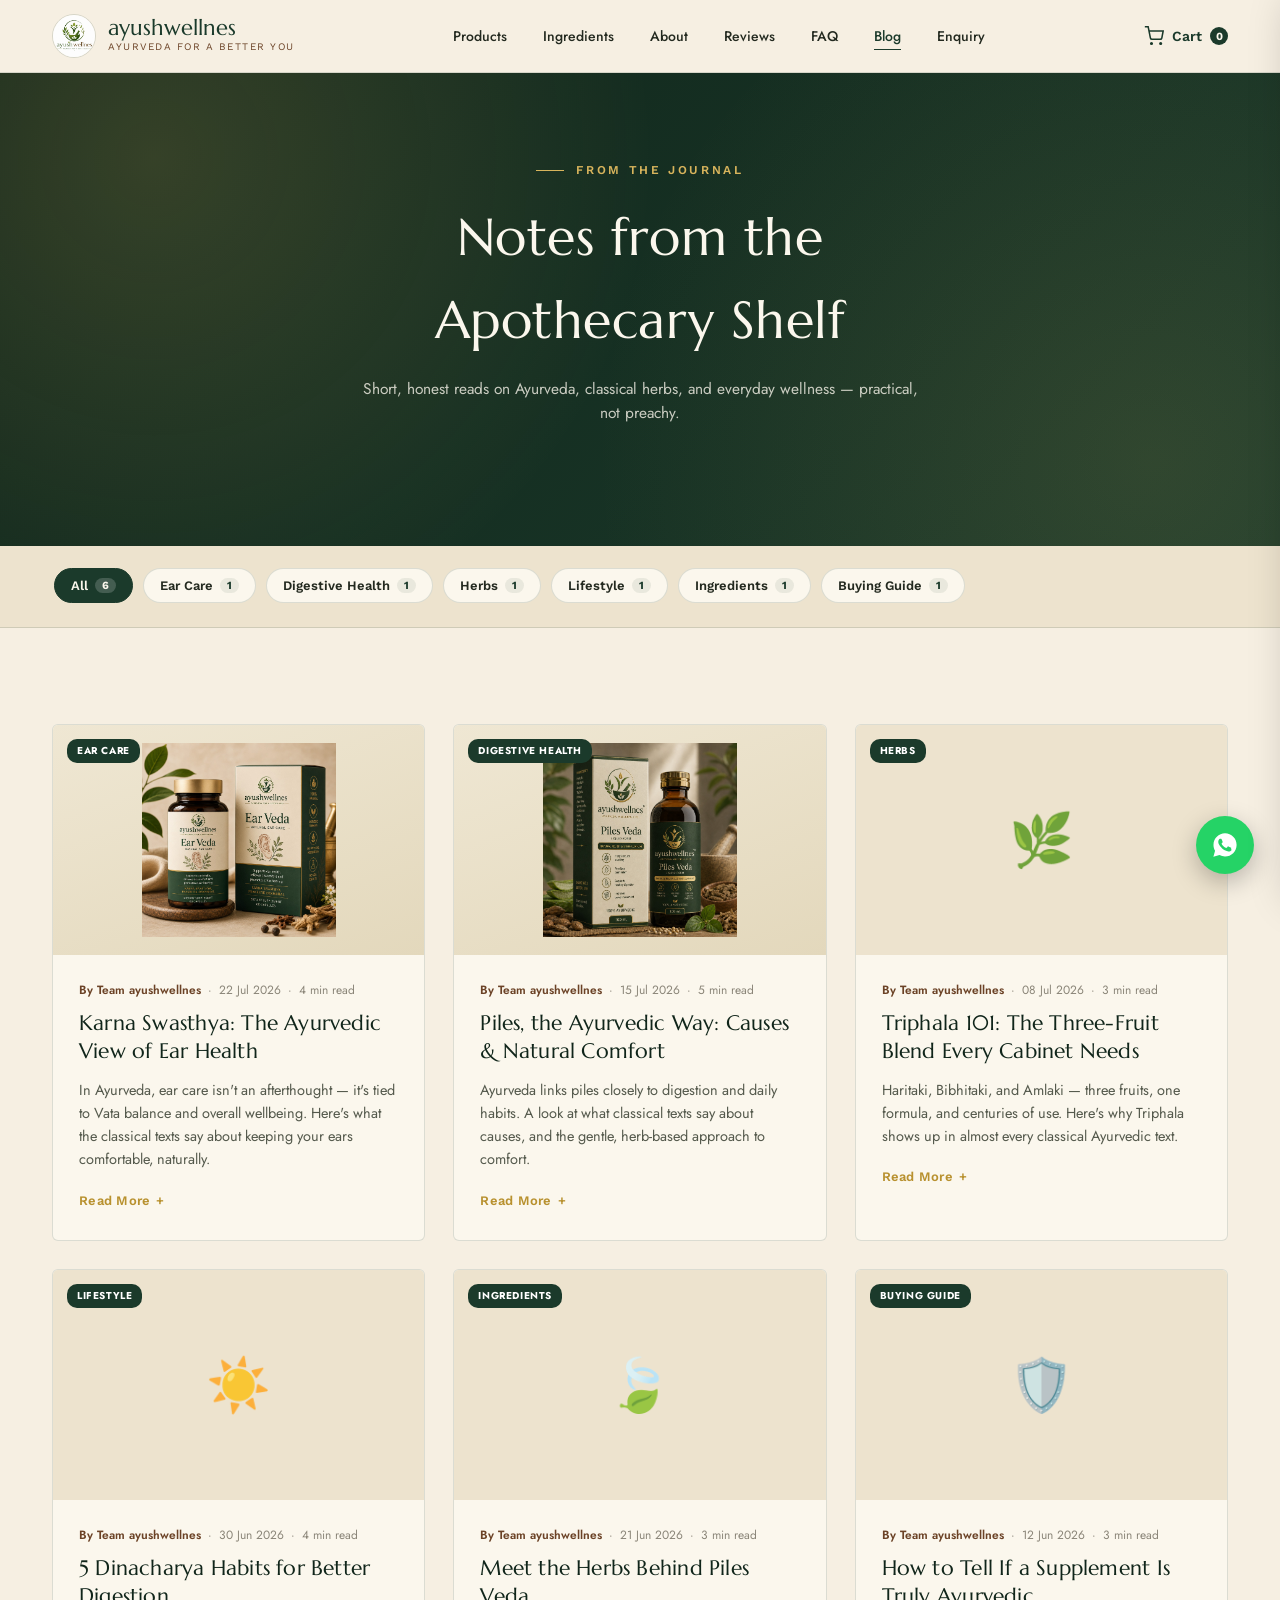
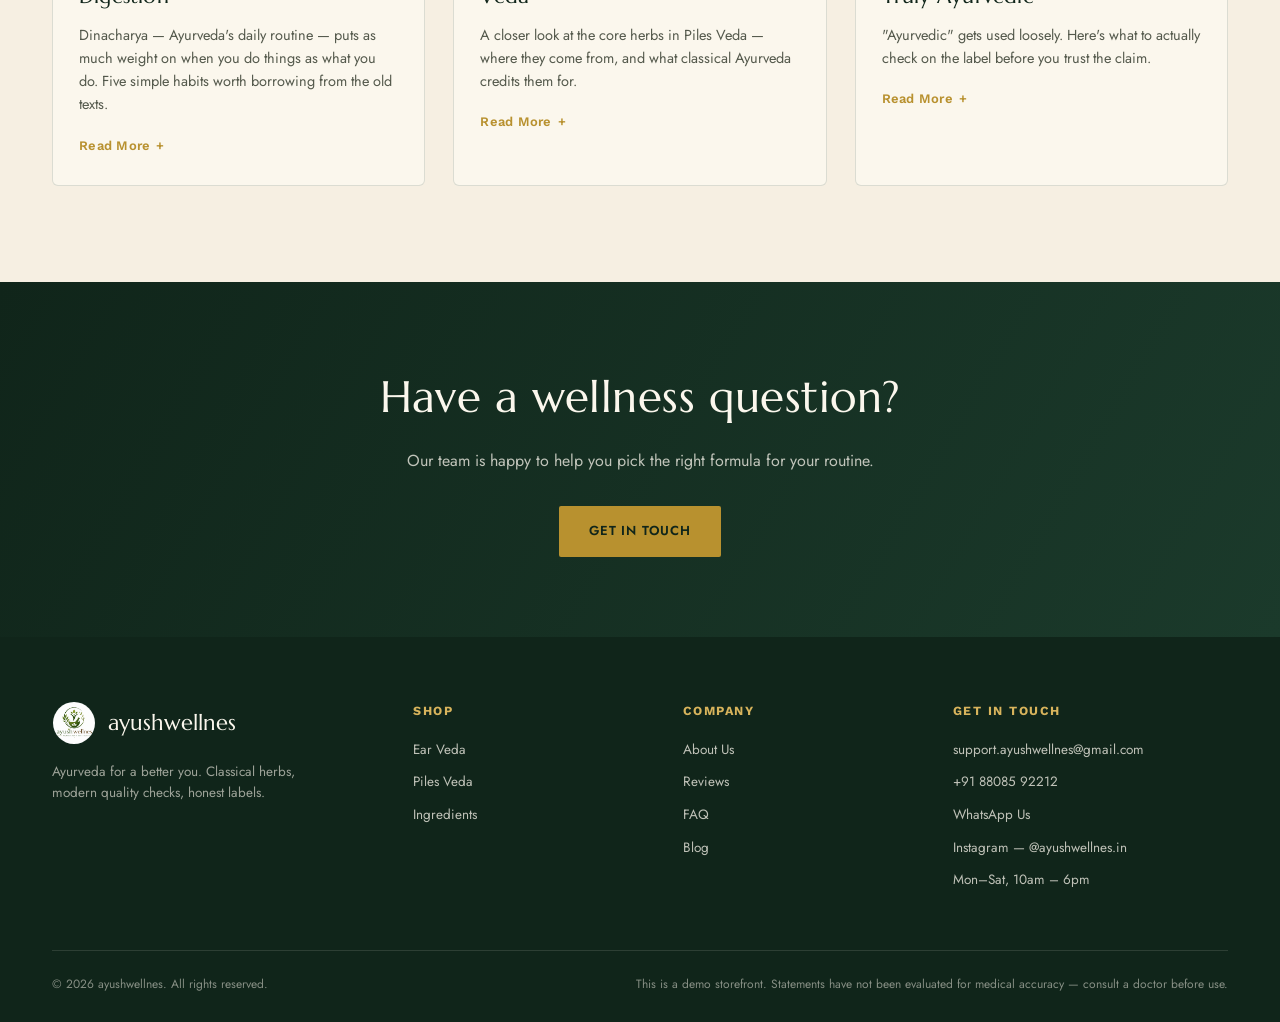
==== blog.html @ b6ca629a "Add files via upload" ====
<!DOCTYPE html>

<html lang="en">
<head>
<meta charset="utf-8"/>
<meta content="width=device-width, initial-scale=1.0" name="viewport"/>
<title>Blog — ayushwellnes | Notes on Ayurveda &amp; Wellness</title>
<meta content="Short, practical reads on Ayurveda, classical herbs, and everyday wellness from ayushwellnes." name="description"/>
<link href="https://fonts.googleapis.com" rel="preconnect"/>
<link crossorigin="" href="https://fonts.gstatic.com" rel="preconnect"/>
<link href="https://fonts.googleapis.com/css2?family=Marcellus&amp;family=Jost:wght@300;400;500;600;700&amp;family=Work+Sans:wght@400;500;600&amp;display=swap" rel="stylesheet"/>

<link href="style.css" rel="stylesheet"/></head>
<body>
<!-- ===== HEADER ===== -->
<header>
<div class="nav-inner">
<a class="brand" href="index.html">
<img alt="ayushwellnes logo" src="logo.jpg"/>
<div class="brand-text">
<div class="name">ayushwellnes</div>
<div class="tag">Ayurveda for a better you</div>
</div>
</a>
<nav id="siteNav">
<ul>
<li><a href="index.html#products">Products</a></li>
<li><a href="index.html#apothecary">Ingredients</a></li>
<li><a href="index.html#about">About</a></li>
<li><a href="index.html#testimonials">Reviews</a></li>
<li><a href="index.html#faq">FAQ</a></li>
<li><a class="active" href="blog.html">Blog</a></li>
<li><a href="index.html#enquiry">Enquiry</a></li>
</ul>
</nav>
<div class="nav-right">
<button aria-label="Open cart" class="cart-btn" id="cartOpenBtn">
<svg fill="none" height="20" stroke="currentColor" stroke-width="1.8" viewbox="0 0 24 24" width="20"><circle cx="9" cy="21" r="1"></circle><circle cx="20" cy="21" r="1"></circle><path d="M1 1h4l2.68 13.39a2 2 0 0 0 2 1.61h9.72a2 2 0 0 0 2-1.61L23 6H6"></path></svg>
        Cart <span class="cart-count" id="cartCount">0</span>
</button>
<button aria-label="Toggle menu" class="menu-toggle" id="menuToggle">☰</button>
</div>
</div>
</header>

<!-- ===== BLOG HERO ===== -->
<section class="blog-hero-section" id="top">
<div class="wrap">
<div class="section-head reveal">
<div class="eyebrow" style="justify-content:center;">From the Journal</div>
<h1>Notes from the Apothecary Shelf</h1>
<p>Short, honest reads on Ayurveda, classical herbs, and everyday wellness — practical, not preachy.</p>
</div>
</div>
</section>

<!-- ===== BLOG CATEGORY FILTER ===== -->
<div class="blog-filter-bar">
<div class="wrap">
<div class="blog-filters" id="blogFilters">
<button class="filter-chip active" data-filter="all">All <span>6</span></button>
<button class="filter-chip" data-filter="Ear Care">Ear Care <span>1</span></button>
<button class="filter-chip" data-filter="Digestive Health">Digestive Health <span>1</span></button>
<button class="filter-chip" data-filter="Herbs">Herbs <span>1</span></button>
<button class="filter-chip" data-filter="Lifestyle">Lifestyle <span>1</span></button>
<button class="filter-chip" data-filter="Ingredients">Ingredients <span>1</span></button>
<button class="filter-chip" data-filter="Buying Guide">Buying Guide <span>1</span></button>
</div>
</div>
</div>

<!-- ===== BLOG GRID ===== -->
<section class="section blog-section">
<div class="wrap">
<div class="blog-grid reveal" id="blogGrid">

<!-- Post 1 -->
<article class="blog-item" data-category="Ear Care">
<div class="blog-media"><span class="blog-cat">Ear Care</span><img alt="Ear Veda bottle and box" src="ear-veda.jpg"/></div>
<div class="blog-body">
<div class="blog-meta"><span class="blog-author">By Team ayushwellnes</span><span>·</span><span>22 Jul 2026</span><span>·</span><span>4 min read</span></div>
<h3>Karna Swasthya: The Ayurvedic View of Ear Health</h3>
<p class="blog-excerpt">In Ayurveda, ear care isn't an afterthought — it's tied to Vata balance and overall wellbeing. Here's what the classical texts say about keeping your ears comfortable, naturally.</p>
<div class="blog-full">
<p>Ayurveda treats the ears as a Vata-dominant zone — sensitive to dryness, cold, and imbalance elsewhere in the body. Classical texts describe Karna Purana (ear oiling) as a routine practice, not a treatment reserved for problems, meant to keep the passage supple and comfortable over time.</p>
<p>Herbs traditionally associated with ear wellness are chosen for their gentle, non-irritating nature — nothing sharp, nothing synthetic. The idea is consistency: small, regular care rather than occasional intervention.</p>
<p>This is also the thinking behind Ear Veda — a formula built on that same principle of steady, herb-led support rather than a one-time fix. As with any wellness routine, results build gradually and vary from person to person.</p>
</div>
<button class="blog-toggle">Read More <span class="plus">+</span></button>
</div>
</article>

<!-- Post 2 -->
<article class="blog-item" data-category="Digestive Health">
<div class="blog-media"><span class="blog-cat">Digestive Health</span><img alt="Piles Veda bottle and box" src="piles-veda.jpg"/></div>
<div class="blog-body">
<div class="blog-meta"><span class="blog-author">By Team ayushwellnes</span><span>·</span><span>15 Jul 2026</span><span>·</span><span>5 min read</span></div>
<h3>Piles, the Ayurvedic Way: Causes &amp; Natural Comfort</h3>
<p class="blog-excerpt">Ayurveda links piles closely to digestion and daily habits. A look at what classical texts say about causes, and the gentle, herb-based approach to comfort.</p>
<div class="blog-full">
<p>In Ayurveda, Arsha (piles) is closely tied to Agni — digestive fire. When digestion is sluggish or irregular, waste lingers longer than it should, and that, over time, is seen as a root contributor to discomfort in the region.</p>
<p>Classical management leans on a small set of trusted herbs — Haritaki, Bibhitaki, and Amlaki (together, Triphala) chief among them — valued for supporting regular bowel movement and easing strain, alongside habits like adequate fibre and hydration.</p>
<p>Piles Veda draws on this same stack of herbs in liquid form, meant to be taken consistently as part of a broader routine — not as a substitute for medical care when symptoms are severe or persistent.</p>
</div>
<button class="blog-toggle">Read More <span class="plus">+</span></button>
</div>
</article>

<!-- Post 3 -->
<article class="blog-item" data-category="Herbs">
<div class="blog-media blog-media-icon"><span class="blog-cat">Herbs</span><span class="blog-glyph">🌿</span></div>
<div class="blog-body">
<div class="blog-meta"><span class="blog-author">By Team ayushwellnes</span><span>·</span><span>08 Jul 2026</span><span>·</span><span>3 min read</span></div>
<h3>Triphala 101: The Three-Fruit Blend Every Cabinet Needs</h3>
<p class="blog-excerpt">Haritaki, Bibhitaki, and Amlaki — three fruits, one formula, and centuries of use. Here's why Triphala shows up in almost every classical Ayurvedic text.</p>
<div class="blog-full">
<p>Triphala literally means "three fruits" — Haritaki, Bibhitaki, and Amlaki — and it's one of the most referenced formulations in classical Ayurvedic literature. Each fruit is traditionally associated with a different dosha, which is part of why the combination is considered balanced rather than one-note.</p>
<p>Haritaki is linked to digestion and elimination, Bibhitaki to respiratory comfort, and Amlaki — rich in natural Vitamin C — to general vitality. Together, they're most commonly used for gut health and regularity.</p>
<p>It's simple, herb-only, and has stayed largely unchanged for centuries — part of why it's still a starting point for so many Ayurvedic formulas today, Piles Veda included.</p>
</div>
<button class="blog-toggle">Read More <span class="plus">+</span></button>
</div>
</article>

<!-- Post 4 -->
<article class="blog-item" data-category="Lifestyle">
<div class="blog-media blog-media-icon"><span class="blog-cat">Lifestyle</span><span class="blog-glyph">☀️</span></div>
<div class="blog-body">
<div class="blog-meta"><span class="blog-author">By Team ayushwellnes</span><span>·</span><span>30 Jun 2026</span><span>·</span><span>4 min read</span></div>
<h3>5 Dinacharya Habits for Better Digestion</h3>
<p class="blog-excerpt">Dinacharya — Ayurveda's daily routine — puts as much weight on when you do things as what you do. Five simple habits worth borrowing from the old texts.</p>
<div class="blog-full">
<p><b>1. Wake with the sun.</b> Ayurveda ties early rising to Vata time — a window considered better for clarity and a calmer digestive start to the day.</p>
<p><b>2. Warm water first.</b> A glass of warm water on waking is a classical habit believed to gently kick-start Agni, the digestive fire.</p>
<p><b>3. Eat your largest meal at midday.</b> When the sun is highest, digestion is traditionally considered strongest — lunch, not dinner, is meant to be the big meal.</p>
<p><b>4. Leave gaps between meals.</b> Constant grazing is seen as taxing on Agni; a proper gap lets digestion finish before it starts again.</p>
<p><b>5. Wind down before bed.</b> A quiet last hour — away from screens and heavy food — is considered essential to Ayurvedic sleep hygiene. None of this requires a product, just a shift in timing.</p>
</div>
<button class="blog-toggle">Read More <span class="plus">+</span></button>
</div>
</article>

<!-- Post 5 -->
<article class="blog-item" data-category="Ingredients">
<div class="blog-media blog-media-icon"><span class="blog-cat">Ingredients</span><span class="blog-glyph">🍃</span></div>
<div class="blog-body">
<div class="blog-meta"><span class="blog-author">By Team ayushwellnes</span><span>·</span><span>21 Jun 2026</span><span>·</span><span>3 min read</span></div>
<h3>Meet the Herbs Behind Piles Veda</h3>
<p class="blog-excerpt">A closer look at the core herbs in Piles Veda — where they come from, and what classical Ayurveda credits them for.</p>
<div class="blog-full">
<p><b>Haritaki</b> (Terminalia chebula) is often called the "king of herbs" in Ayurvedic texts, primarily valued for supporting healthy elimination and digestion.</p>
<p><b>Bibhitaki</b> (Terminalia bellirica) is traditionally paired with Haritaki, credited with supporting respiratory comfort and, alongside its partner herbs, healthy digestion.</p>
<p><b>Amlaki</b> (Indian gooseberry) is one of the richest natural sources of Vitamin C among Ayurvedic herbs, and is associated with general vitality.</p>
<p>Piles Veda combines these three with Aloe Vera, Yashtimadhu, Gokshura, Kutaj, and Arjuna — a stack chosen for working together rather than any single "hero" ingredient.</p>
</div>
<button class="blog-toggle">Read More <span class="plus">+</span></button>
</div>
</article>

<!-- Post 6 -->
<article class="blog-item" data-category="Buying Guide">
<div class="blog-media blog-media-icon"><span class="blog-cat">Buying Guide</span><span class="blog-glyph">🛡️</span></div>
<div class="blog-body">
<div class="blog-meta"><span class="blog-author">By Team ayushwellnes</span><span>·</span><span>12 Jun 2026</span><span>·</span><span>3 min read</span></div>
<h3>How to Tell If a Supplement Is Truly Ayurvedic</h3>
<p class="blog-excerpt">"Ayurvedic" gets used loosely. Here's what to actually check on the label before you trust the claim.</p>
<div class="blog-full">
<p>A genuinely Ayurvedic product should list its herbs by name — not hide behind "proprietary blend." If you can't identify what's inside, that's the first flag.</p>
<p>Look for AYUSH or GMP-related certification marks, batch numbers, and a manufacturing address you can actually trace. These aren't decorative — they're what separates a real Ayurvedic manufacturer from a relabeled generic.</p>
<p>Finally, be wary of products promising overnight results. Classical Ayurveda has always framed herbs as supportive and cumulative, not instant — if the marketing promises a miracle, that's usually the tell that the formulation isn't.</p>
</div>
<button class="blog-toggle">Read More <span class="plus">+</span></button>
</div>
</article>

</div>
</div>
</section>

<!-- ===== CTA BANNER ===== -->
<section class="cta-banner">
<div class="wrap">
<h2>Have a wellness question?</h2>
<p>Our team is happy to help you pick the right formula for your routine.</p>
<a class="btn btn-gold" href="index.html#enquiry">Get in Touch</a>
</div>
</section>

<!-- ===== FOOTER ===== -->
<footer>
<div class="wrap">
<div class="footer-grid">
<div class="footer-brand">
<div class="brand" style="pointer-events:none;">
<img alt="ayushwellnes logo" src="logo.jpg" style="height:44px;width:44px;border-radius:50%;object-fit:cover;"/>
<div class="brand-text"><div class="name">ayushwellnes</div></div>
</div>
<p>Ayurveda for a better you. Classical herbs, modern quality checks, honest labels.</p>
</div>
<div>
<h5>Shop</h5>
<ul>
<li><a href="index.html#products">Ear Veda</a></li>
<li><a href="index.html#products">Piles Veda</a></li>
<li><a href="index.html#apothecary">Ingredients</a></li>
</ul>
</div>
<div>
<h5>Company</h5>
<ul>
<li><a href="index.html#about">About Us</a></li>
<li><a href="index.html#testimonials">Reviews</a></li>
<li><a href="index.html#faq">FAQ</a></li>
<li><a href="blog.html">Blog</a></li>
</ul>
</div>
<div>
<h5>Get in Touch</h5>
<ul>
<li><a href="mailto:support.ayushwellnes@gmail.com">support.ayushwellnes@gmail.com</a></li>
<li><a href="tel:+918808592212">+91 88085 92212</a></li>
<li><a href="https://wa.me/918808592212" rel="noopener" target="_blank">WhatsApp Us</a></li>
<li><a href="https://instagram.com/ayushwellnes.in" rel="noopener" target="_blank">Instagram — @ayushwellnes.in</a></li>
<li>Mon–Sat, 10am – 6pm</li>
</ul>
</div>
</div>
<div class="footer-bottom">
<span>© 2026 ayushwellnes. All rights reserved.</span>
<span>This is a demo storefront. Statements have not been evaluated for medical accuracy — consult a doctor before use.</span>
</div>
</div>
</footer>
<!-- ===== CART DRAWER ===== -->
<div class="overlay" id="overlay"></div>
<div class="cart-drawer" id="cartDrawer">
<div class="cart-head">
<h3>Your Cart</h3>
<button class="cart-close" id="cartCloseBtn">×</button>
</div>
<div class="cart-items" id="cartItems"></div>
<div class="cart-foot">
<div class="cart-total"><span>Total</span><span id="cartTotal">₹0</span></div>
<button class="btn btn-primary" id="checkoutBtn">Checkout</button>
</div>
</div>
<!-- ===== CHECKOUT MODAL ===== -->
<div class="modal-overlay" id="checkoutModal">
<div class="modal" id="modalBox">
<button class="modal-close" id="modalCloseBtn">×</button>
<div id="modalFormWrap">
<h3>Complete your order</h3>
<p class="mnote">This is a demo checkout — no payment will be taken. In a live store this step would connect to a real payment gateway.</p>
<form id="checkoutForm">
<label for="cName">Full Name</label>
<input id="cName" required="" type="text"/>
<label for="cPhone">Phone Number</label>
<input id="cPhone" required="" type="tel"/>
<label for="cAddr">Delivery Address</label>
<textarea id="cAddr" required="" rows="3"></textarea>
<button class="btn btn-primary" type="submit">Place Order — <span id="modalTotal">₹0</span></button>
</form>
</div>
<div id="modalSuccessWrap" style="display:none;">
<div class="success-box">
<svg class="ic" fill="none" stroke="currentColor" stroke-width="1.6" viewbox="0 0 24 24"><circle cx="12" cy="12" r="10"></circle><path d="M8 12l2.5 2.5L16 9"></path></svg>
<h3>Order received!</h3>
<p class="mnote">Thank you — we've noted your order. Our team will reach out shortly to confirm delivery.</p>
<button class="btn btn-outline" id="modalDoneBtn" style="width:100%;justify-content:center;">Continue Shopping</button>
</div>
</div>
</div>
</div>
<a aria-label="Chat on WhatsApp" class="whatsapp-float" href="https://wa.me/918808592212?text=Hi%2C%20I%27m%20interested%20in%20ayushwellnes%20products" rel="noopener" target="_blank">
<svg viewbox="0 0 24 24"><path d="M12.04 2C6.58 2 2.13 6.45 2.13 11.91c0 1.79.47 3.51 1.36 5.03L2.05 22l5.2-1.36a9.86 9.86 0 0 0 4.79 1.22h.01c5.46 0 9.9-4.45 9.9-9.9C21.96 6.45 17.5 2 12.04 2zm5.8 14.14c-.24.68-1.19 1.24-1.95 1.4-.52.11-1.2.2-3.49-.75-2.93-1.21-4.82-4.19-4.97-4.39-.14-.19-1.19-1.58-1.19-3.02 0-1.43.75-2.13 1.02-2.42.24-.27.53-.33.71-.33.18 0 .35 0 .5.01.16.01.38-.06.6.46.24.55.8 1.9.87 2.04.07.14.11.31.02.5-.09.19-.14.31-.28.47-.14.16-.29.36-.42.48-.14.13-.28.28-.12.55.16.27.72 1.19 1.55 1.93 1.06.95 1.96 1.24 2.23 1.38.27.14.43.12.59-.07.16-.2.68-.79.86-1.06.18-.27.36-.23.6-.14.24.09 1.55.73 1.81.86.27.14.45.2.51.31.07.11.07.63-.17 1.31z"></path></svg>
</a>
<div class="toast" id="toast">
<svg fill="none" height="16" stroke="currentColor" stroke-width="2.5" viewbox="0 0 24 24" width="16"><path d="M20 6L9 17l-5-5"></path></svg>
<span id="toastText">Added to cart</span>
</div>

<script src="script.js"></script></body>
</html>
---- style.css ----
:root{
    --cream: #F6EFE2;
    --cream-deep: #EDE3CE;
    --forest: #1B3A2B;
    --forest-deep: #10251A;
    --gold: #B8912F;
    --gold-light: #D8B45C;
    --brown: #6B4226;
    --ink: #23291F;
    --off-white: #FBF7ED;
    --line: rgba(27,58,43,0.14);
    --shadow: 0 20px 50px rgba(16,37,26,0.15);
    --radius: 2px;
  }
  *{box-sizing:border-box;margin:0;padding:0;}
  html{scroll-behavior:smooth;}
  body{
    font-family:'Jost', sans-serif;
    background:var(--cream);
    color:var(--ink);
    line-height:1.6;
    -webkit-font-smoothing:antialiased;
    overflow-x:hidden;
  }
  h1,h2,h3,h4{font-family:'Marcellus', serif; font-weight:400; letter-spacing:0.01em;}
  a{color:inherit; text-decoration:none;}
  img{max-width:100%; display:block;}
  .wrap{max-width:1240px; margin:0 auto; padding:0 32px;}
  .eyebrow{
    font-family:'Work Sans', sans-serif;
    text-transform:uppercase;
    letter-spacing:0.22em;
    font-size:12px;
    color:var(--gold);
    font-weight:600;
    display:flex;
    align-items:center;
    gap:12px;
  }
  .eyebrow::before{content:"";width:28px;height:1px;background:var(--gold);}
  button{font-family:'Work Sans',sans-serif; cursor:pointer; border:none;}

  /* ---------- Botanical divider (signature element) ---------- */
  .leaf-divider{
    display:flex; align-items:center; justify-content:center; gap:18px;
    margin:0 auto; padding:0;
  }
  .leaf-divider svg{width:46px;height:18px;opacity:0.7;}
  .leaf-divider .rule{width:80px;height:1px;background:linear-gradient(90deg, transparent, var(--gold), transparent);}

  /* ---------- Header ---------- */
  header{
    position:sticky; top:0; z-index:1000;
    background:rgba(246,239,226,0.92);
    backdrop-filter:blur(10px);
    border-bottom:1px solid var(--line);
    transition:background 0.3s ease, transform 0.35s ease, box-shadow .3s ease;
  }
  header.hide-nav{transform:translateY(-100%);}
  .nav-inner{
    display:flex; align-items:center; justify-content:space-between;
    padding:14px 32px; max-width:1240px; margin:0 auto;
  }
  .brand{display:flex; align-items:center; gap:12px;}
  .brand img{height:44px; width:44px; border-radius:50%; object-fit:cover; border:1px solid var(--line);}
  .brand-text .name{font-family:'Marcellus',serif; font-size:22px; color:var(--forest); line-height:1;}
  .brand-text .tag{font-size:10px; letter-spacing:0.15em; text-transform:uppercase; color:var(--brown); font-family:'Work Sans',sans-serif;}
  nav ul{list-style:none; display:flex; gap:36px;}
  nav a{font-size:14px; font-weight:500; color:var(--ink); position:relative; padding-bottom:4px;}
  nav a::after{content:"";position:absolute;left:0;bottom:0;width:0;height:1px;background:var(--forest);transition:width .25s ease;}
  nav a:hover::after{width:100%;}
  nav a.active{color:var(--forest);}
  nav a.active::after{width:100%;}
  .nav-right{display:flex; align-items:center; gap:22px;}
  .cart-btn{
    position:relative; background:none; display:flex; align-items:center; gap:8px;
    color:var(--forest); font-size:14px; font-weight:600;
  }
  .cart-count{
    background:var(--forest); color:var(--off-white); font-size:11px; font-weight:700;
    border-radius:50%; width:18px; height:18px; display:flex; align-items:center; justify-content:center;
  }
  .menu-toggle{display:none; background:none; font-size:26px; color:var(--forest);}

  /* ---------- Hero ---------- */
  .hero{
    position:relative;
    padding:72px 0 60px;
    background:
      radial-gradient(circle at 85% 10%, rgba(184,145,47,0.12), transparent 45%),
      var(--cream);
    overflow:hidden;
  }
  .hero-grid{
    display:grid; grid-template-columns:1.05fr 0.95fr; gap:56px; align-items:center;
  }
  .hero h1{
    font-size:clamp(40px, 5.2vw, 68px);
    color:var(--forest-deep);
    line-height:1.05;
    margin:18px 0 22px;
  }
  .hero h1 em{font-style:normal; color:var(--gold);}
  .hero p.lede{
    font-size:17px; color:#3c4436; max-width:460px; margin-bottom:32px;
  }
  .hero-cta{display:flex; gap:16px; flex-wrap:wrap; margin-bottom:36px;}
  .btn{
    padding:15px 30px; font-size:13px; font-weight:600; letter-spacing:0.06em;
    text-transform:uppercase; border-radius:var(--radius); transition:all .25s ease;
    display:inline-flex; align-items:center; gap:10px;
  }
  .btn-primary{background:var(--forest); color:var(--off-white);}
  .btn-primary:hover{background:var(--forest-deep); transform:translateY(-2px);}
  .btn-outline{background:transparent; color:var(--forest); border:1px solid var(--forest);}
  .btn-outline:hover{background:var(--forest); color:var(--off-white);}
  .btn-gold{background:var(--gold); color:var(--forest-deep);}
  .btn-gold:hover{background:var(--gold-light);}

  .hero-trust{display:flex; gap:28px; flex-wrap:wrap;}
  .hero-trust div{font-size:12px; color:var(--brown); display:flex; align-items:center; gap:8px; font-weight:500;}
  .hero-trust svg{width:16px;height:16px;flex-shrink:0;}

  .hero-visual{position:relative;}
  .hero-visual .stack{
    position:relative; border-radius:6px; overflow:hidden;
    box-shadow:var(--shadow);
  }
  .hero-visual img{width:100%; height:560px; object-fit:cover;}
  .hero-badge{
    position:absolute; bottom:-22px; left:-22px; background:var(--forest);
    color:var(--off-white); padding:18px 22px; border-radius:4px; box-shadow:var(--shadow);
    max-width:210px;
  }
  .hero-badge .num{font-family:'Marcellus',serif; font-size:26px; color:var(--gold-light);}
  .hero-badge .lbl{font-size:11px; letter-spacing:0.05em; text-transform:uppercase; opacity:0.85;}

  /* ---------- Marquee strip ---------- */
  .strip{
    background:var(--forest); color:var(--off-white); padding:13px 0; overflow:hidden;
    white-space:nowrap; border-top:1px solid rgba(255,255,255,0.08); border-bottom:1px solid rgba(255,255,255,0.08);
  }
  .strip-track{display:inline-flex; gap:60px; animation:scroll-left 32s linear infinite;}
  .strip-track span{font-size:12px; letter-spacing:0.18em; text-transform:uppercase; font-weight:500; display:inline-flex; align-items:center; gap:60px;}
  .strip-track span::after{content:"✦"; color:var(--gold-light); margin-left:60px;}
  @keyframes scroll-left{from{transform:translateX(0);} to{transform:translateX(-50%);}}

  /* ---------- Section headers ---------- */
  .section{padding:96px 0;}
  .section-head{text-align:center; max-width:640px; margin:0 auto 60px;}
  .section-head h2{font-size:clamp(30px,3.6vw,46px); color:var(--forest-deep); margin:16px 0 14px;}
  .section-head p{color:#5a6152; font-size:15.5px;}

  /* ---------- Products ---------- */
  .products{background:var(--cream-deep);}
  .product-grid{display:grid; grid-template-columns:1fr 1fr; gap:36px;}
  .product-card{
    background:var(--off-white); border-radius:6px; overflow:hidden; box-shadow:var(--shadow);
    display:flex; flex-direction:column; transition:transform .3s ease;
  }
  .product-card:hover{transform:translateY(-6px);}
  .product-media{position:relative; background:linear-gradient(160deg,#EFE7D3,#E3D8BC); padding:30px;}
  .product-media img{width:100%; height:340px; object-fit:contain;}
  .product-tag{
    position:absolute; top:20px; left:20px; background:var(--gold); color:var(--forest-deep);
    font-size:10.5px; font-weight:700; letter-spacing:0.08em; text-transform:uppercase; padding:6px 12px; border-radius:2px;
  }
  .product-body{padding:30px 32px 34px; flex:1; display:flex; flex-direction:column;}
  .product-body h3{font-size:28px; color:var(--forest-deep);}
  .product-body .sub{font-size:12px; letter-spacing:0.14em; text-transform:uppercase; color:var(--brown); margin:6px 0 16px; font-weight:600;}
  .product-body p.desc{color:#54594c; font-size:14.5px; margin-bottom:18px;}
  .benefit-list{list-style:none; margin-bottom:22px;}
  .benefit-list li{
    display:flex; align-items:flex-start; gap:10px; font-size:13.5px; color:#3c4436;
    padding:7px 0; border-bottom:1px dashed var(--line);
  }
  .benefit-list li:last-child{border-bottom:none;}
  .benefit-list svg{width:14px;height:14px; margin-top:3px; flex-shrink:0; color:var(--forest);}
  .price-row{
    display:flex; align-items:center; justify-content:space-between; margin-top:auto;
    padding-top:18px; border-top:1px solid var(--line);
  }
  .price{display:flex; align-items:baseline; gap:10px;}
  .price .amt{font-family:'Marcellus',serif; font-size:30px; color:var(--forest-deep);}
  .price .mrp{font-size:13px; color:#9a9488; text-decoration:line-through;}
  .price .save{font-size:11px; background:rgba(184,145,47,0.15); color:var(--gold); padding:3px 8px; border-radius:2px; font-weight:700;}
  .add-btn{
    background:var(--forest); color:var(--off-white); padding:12px 22px; font-size:12.5px;
    font-weight:600; letter-spacing:0.05em; text-transform:uppercase; border-radius:3px;
    display:flex; align-items:center; gap:8px; transition:background .2s ease;
  }
  .add-btn:hover{background:var(--forest-deep);}

  /* ---------- Ingredients / apothecary ---------- */
  .apothecary{background:var(--forest); color:var(--off-white); position:relative;}
  .apothecary .section-head h2{color:var(--off-white);}
  .apothecary .section-head p{color:rgba(251,247,237,0.72);}
  .apothecary .eyebrow{color:var(--gold-light);}
  .apothecary .eyebrow::before{background:var(--gold-light);}
  .herb-carousel{position:relative;}
  .herb-track{
    display:flex; gap:18px; overflow-x:auto; scroll-behavior:smooth; scroll-snap-type:x mandatory;
    padding:6px 4px 18px; -ms-overflow-style:none; scrollbar-width:none;
  }
  .herb-track::-webkit-scrollbar{display:none;}
  .herb-card{
    scroll-snap-align:start; flex:0 0 168px; background:var(--forest-deep);
    border:1px solid rgba(255,255,255,0.14); border-radius:8px; padding:30px 16px; text-align:center;
    transition:transform .25s ease, border-color .25s ease;
  }
  .herb-card:hover{transform:translateY(-5px); border-color:var(--gold-light);}
  .herb-card .glyph{
    width:56px; height:56px; margin:0 auto 14px; border-radius:50%;
    background:radial-gradient(circle at 30% 30%, rgba(216,180,92,0.28), rgba(216,180,92,0.06));
    display:flex; align-items:center; justify-content:center; font-size:26px;
  }
  .herb-card .n{font-family:'Marcellus',serif; font-size:15px; color:var(--gold-light);}
  .herb-arrow{
    position:absolute; top:44%; transform:translateY(-50%); width:44px; height:44px; border-radius:50%;
    background:var(--off-white); color:var(--forest); display:flex; align-items:center; justify-content:center;
    box-shadow:var(--shadow); z-index:5; transition:background .2s ease; flex-shrink:0;
  }
  .herb-arrow svg{width:18px;height:18px;}
  .herb-arrow:hover{background:var(--gold-light);}
  .herb-arrow.prev{left:-10px;}
  .herb-arrow.next{right:-10px;}
  @media (max-width:640px){ .herb-arrow{display:none;} }

  /* ---------- Trust badges ---------- */
  .badges{background:var(--cream);}
  .badge-grid{display:grid; grid-template-columns:repeat(4,1fr); gap:28px;}
  .badge-card{
    text-align:center; padding:34px 20px; border:1px solid var(--line); border-radius:5px; background:var(--off-white);
    transition:border-color .25s ease;
  }
  .badge-card:hover{border-color:var(--gold);}
  .badge-card .ic{
    width:56px; height:56px; margin:0 auto 16px; border-radius:50%; background:rgba(27,58,43,0.06);
    display:flex; align-items:center; justify-content:center; color:var(--forest);
  }
  .badge-card h4{font-size:16px; color:var(--forest-deep); margin-bottom:6px;}
  .badge-card p{font-size:13px; color:#5a6152;}

  /* ---------- Certifications & Compliances ---------- */
  .certifications{background:var(--cream-deep);}
  .cert-grid{display:grid; grid-template-columns:repeat(5,1fr); gap:20px; margin-bottom:32px;}
  .cert-card{
    background:var(--off-white); border:1px solid var(--line); border-radius:5px; padding:26px 14px; text-align:center;
    transition:border-color .25s ease, transform .25s ease;
  }
  .cert-card:hover{border-color:var(--gold); transform:translateY(-4px);}
  .cert-card .ic{
    width:50px; height:50px; margin:0 auto 14px; border-radius:50%; background:rgba(184,145,47,0.12);
    display:flex; align-items:center; justify-content:center; color:var(--gold);
  }
  .cert-card .lbl{font-size:12.5px; font-weight:600; color:var(--forest-deep); text-transform:uppercase; letter-spacing:0.03em;}
  .cert-tags{
    display:flex; flex-wrap:wrap; justify-content:center; gap:14px 30px; padding-top:26px; border-top:1px solid var(--line);
  }
  .cert-tags span{font-size:13px; color:#54594c; display:flex; align-items:center; gap:8px; font-weight:500;}
  .cert-tags span::before{content:"✦"; color:var(--gold); font-size:11px;}

  /* ---------- About ---------- */
  .about{background:var(--cream-deep);}
  .about-grid{display:grid; grid-template-columns:0.85fr 1.15fr; gap:64px; align-items:center;}
  .about-visual{position:relative; border-radius:6px; overflow:hidden; box-shadow:var(--shadow);}
  .about-visual img{width:100%; height:460px; object-fit:cover;}
  .about-text h2{font-size:clamp(28px,3.4vw,42px); color:var(--forest-deep); margin:16px 0 20px;}
  .about-text p{color:#4a5040; font-size:15px; margin-bottom:16px; max-width:520px;}
  .stat-row{display:flex; flex-wrap:wrap; gap:20px 44px; margin-top:32px;}
  .stat-row .stat .num{font-family:'Marcellus',serif; font-size:32px; color:var(--forest);}
  .stat-row .stat .lbl{font-size:12px; color:var(--brown); text-transform:uppercase; letter-spacing:0.05em;}

  /* ---------- Coming Soon Platforms ---------- */
  .coming-soon{background:var(--cream);}
  .platform-grid{display:grid; grid-template-columns:repeat(5,1fr); gap:20px;}
  .platform-card{
    position:relative; background:var(--off-white); border:1px solid var(--line); border-radius:5px;
    padding:30px 14px 26px; text-align:center; transition:border-color .25s ease, transform .25s ease;
  }
  .platform-card:hover{border-color:var(--gold); transform:translateY(-4px);}
  .platform-card .soon-badge{
    position:absolute; top:12px; right:12px; background:var(--forest); color:#fff;
    font-size:9.5px; font-weight:700; letter-spacing:0.06em; text-transform:uppercase; padding:3px 10px; border-radius:10px;
  }
  .platform-card .p-logo{display:flex; flex-direction:column; align-items:center; gap:10px;}
  .platform-card .p-icon{width:38px; height:38px; border-radius:10px; display:flex; align-items:center; justify-content:center;}
  .platform-card .p-icon svg{width:19px; height:19px;}
  .platform-card .p-word{font-family:'Marcellus',serif; font-size:16.5px; letter-spacing:0.01em;}

  .p-zepto .p-icon{background:rgba(139,47,224,0.12); color:#8B2FE0;}
  .p-zepto .p-word{color:#8B2FE0;}
  .p-instamart .p-icon{background:rgba(252,128,25,0.12); color:#FC8019;}
  .p-instamart .p-word{color:#FC8019;}
  .p-flipkart .p-icon{background:rgba(40,116,240,0.12); color:#2874F0;}
  .p-flipkart .p-word{color:#2874F0;}
  .p-pharmeasy .p-icon{background:rgba(0,153,122,0.12); color:#00997A;}
  .p-pharmeasy .p-word{color:#00997A;}
  .p-amazon .p-icon{background:rgba(35,41,31,0.08); color:#E47911;}
  .p-amazon .p-word{color:var(--ink);}

  /* ---------- Blog ---------- */
  .blog-hero-section{
    position:relative; padding:88px 0 60px; overflow:hidden;
    background:linear-gradient(135deg, var(--forest-deep), var(--forest));
    color:var(--off-white);
  }
  .blog-hero-section::before{
    content:""; position:absolute; inset:0;
    background:radial-gradient(circle at 12% 18%, rgba(216,180,92,0.18), transparent 42%),
               radial-gradient(circle at 90% 82%, rgba(216,180,92,0.12), transparent 46%);
  }
  .blog-hero-section .wrap{position:relative; z-index:1;}
  .blog-hero-section .eyebrow{color:var(--gold-light);}
  .blog-hero-section .eyebrow::before{background:var(--gold-light);}
  .blog-hero-section h1{font-size:clamp(32px,4.4vw,52px); color:var(--off-white); margin:16px 0 14px;}
  .blog-hero-section p{color:rgba(251,247,237,0.78); font-size:15.5px; max-width:560px; margin:0 auto;}

  /* Category filter chips */
  .blog-filter-bar{background:var(--cream-deep); border-bottom:1px solid var(--line); padding:20px 0;}
  .blog-filters{display:flex; gap:10px; overflow-x:auto; -ms-overflow-style:none; scrollbar-width:none; padding:2px 2px 4px;}
  .blog-filters::-webkit-scrollbar{display:none;}
  .filter-chip{
    flex:0 0 auto; display:inline-flex; align-items:center; gap:7px; padding:9px 16px;
    border:1px solid var(--line); border-radius:20px; background:var(--off-white);
    font-family:'Work Sans',sans-serif; font-size:13px; font-weight:600; color:var(--ink);
    transition:all .2s ease; white-space:nowrap;
  }
  .filter-chip span{
    background:rgba(27,58,43,0.08); color:var(--forest); font-size:11px; font-weight:700;
    padding:1px 7px; border-radius:10px;
  }
  .filter-chip:hover{border-color:var(--gold);}
  .filter-chip.active{background:var(--forest); border-color:var(--forest); color:var(--off-white);}
  .filter-chip.active span{background:rgba(255,255,255,0.18); color:var(--off-white);}

  /* Grid + cards */
  .blog-grid{display:grid; grid-template-columns:repeat(3,1fr); gap:28px;}
  .blog-item{background:var(--off-white); border:1px solid var(--line); border-radius:6px; overflow:hidden; transition:border-color .25s ease, transform .25s ease;}
  .blog-item:hover{border-color:var(--gold); transform:translateY(-4px);}
  .blog-item.hide{display:none;}
  .blog-media{
    position:relative; height:230px; overflow:hidden; padding:18px;
    background:linear-gradient(160deg,#EFE7D3,#E3D8BC);
    display:flex; align-items:center; justify-content:center;
  }
  .blog-media img{width:100%; height:100%; object-fit:contain;}
  .blog-media-icon{background:var(--cream-deep);}
  .blog-glyph{font-size:52px; opacity:0.85;}
  .blog-cat{position:absolute; top:14px; left:14px; z-index:1; background:var(--forest); color:#fff; font-size:10px; font-weight:700; letter-spacing:0.06em; text-transform:uppercase; padding:4px 10px; border-radius:10px;}
  .blog-body{padding:26px 26px 28px;}
  .blog-meta{display:flex; align-items:center; flex-wrap:wrap; gap:7px; font-size:12px; color:#8a8578; margin-bottom:10px;}
  .blog-meta .blog-author{color:var(--brown); font-weight:600;}
  .blog-body h3{font-family:'Marcellus',serif; font-size:21px; color:var(--forest-deep); line-height:1.32; margin-bottom:12px;}
  .blog-excerpt{font-size:14.5px; color:#54594c; margin-bottom:6px;}
  .blog-full{max-height:0; overflow:hidden; transition:max-height .35s ease;}
  .blog-full p{font-size:14.5px; color:#54594c; margin:14px 0 0;}
  .blog-full p:first-child{margin-top:14px;}
  .blog-toggle{margin-top:16px; background:none; border:none; padding:0; color:var(--gold); font-family:'Work Sans',sans-serif; font-weight:600; font-size:13px; letter-spacing:0.02em; cursor:pointer; display:inline-flex; align-items:center; gap:6px;}
  .blog-toggle:hover{color:var(--forest);}
  .blog-item.open .blog-toggle .plus{transform:rotate(45deg);}
  .blog-toggle .plus{display:inline-block; transition:transform .2s ease;}
  .blog-empty{grid-column:1/-1; text-align:center; padding:50px 20px; color:#8a8578; font-size:14px;}

  /* ---------- Customer Reviews ---------- */
  .reviews{background:var(--cream-deep);}
  .review-summary{
    display:flex; align-items:center; justify-content:center; gap:60px; flex-wrap:wrap;
    background:var(--off-white); border:1px solid var(--line); border-radius:6px; padding:36px 40px; margin-bottom:36px;
  }
  .rs-score{text-align:center; padding-right:44px; border-right:1px solid var(--line);}
  .stars-lg{color:var(--gold); font-size:26px; letter-spacing:3px;}
  .rs-num{font-family:'Marcellus',serif; font-size:20px; color:var(--forest-deep); margin-top:6px;}
  .rs-count{font-size:12.5px; color:#8a8578; margin-top:2px;}
  .rs-bars{display:flex; flex-direction:column; gap:7px; min-width:260px;}
  .rs-bar-row{display:flex; align-items:center; gap:10px; font-size:12.5px; color:#54594c;}
  .rs-bar-row .bar{flex:1; height:7px; background:var(--cream-deep); border-radius:10px; overflow:hidden;}
  .rs-bar-row .fill{height:100%; background:var(--gold); border-radius:10px;}
  .rs-bar-row .cnt{width:26px; text-align:right; color:#8a8578;}
  .review-sort{display:flex; justify-content:flex-end; align-items:center; gap:10px; margin-bottom:22px;}
  .review-sort label{font-size:12px; text-transform:uppercase; letter-spacing:0.05em; color:var(--brown); font-weight:600;}
  .review-sort select{
    padding:9px 12px; border:1px solid var(--line); border-radius:3px; font-family:'Jost',sans-serif; font-size:13px;
    background:var(--off-white); color:var(--forest-deep);
  }
  .test-card .rev-date{font-size:11px; color:#9a9488; margin-top:4px;}
  .test-grid{display:grid; grid-template-columns:repeat(3,1fr); gap:28px;}
  .test-card{background:var(--off-white); padding:32px 28px; border-radius:5px; border:1px solid var(--line); position:relative;}
  .test-card .stars{color:var(--gold); font-size:14px; margin-bottom:14px; letter-spacing:2px;}
  .test-card p{font-size:14px; color:#3c4436; margin-bottom:20px; font-style:italic;}
  .test-who{display:flex; align-items:center; gap:12px;}
  .test-avatar{
    width:38px; height:38px; border-radius:50%; background:var(--forest); color:var(--off-white);
    display:flex; align-items:center; justify-content:center; font-family:'Marcellus',serif; font-size:15px;
  }
  .test-who .wn{font-size:13.5px; font-weight:600; color:var(--forest-deep);}
  .test-who .wl{font-size:11.5px; color:#8a8578;}

  /* ---------- FAQ ---------- */
  .faq{background:var(--cream-deep);}
  .faq-list{max-width:760px; margin:0 auto;}
  .faq-item{border-bottom:1px solid var(--line);}
  .faq-q{
    width:100%; text-align:left; background:none; padding:22px 4px; display:flex;
    justify-content:space-between; align-items:center; font-size:16px; font-family:'Marcellus',serif; color:var(--forest-deep);
  }
  .faq-q .plus{font-size:20px; color:var(--gold); transition:transform .25s ease; font-family:'Jost',sans-serif;}
  .faq-item.open .plus{transform:rotate(45deg);}
  .faq-a{max-height:0; overflow:hidden; transition:max-height .3s ease;}
  .faq-a p{padding:0 4px 22px; font-size:14px; color:#54594c; max-width:640px;}

  /* ---------- Enquiry / order form ---------- */
  .enquiry{background:var(--cream-deep);}
  .enquiry-grid{display:grid; grid-template-columns:0.9fr 1.1fr; gap:60px; align-items:start;}
  .enquiry-info h2{font-size:clamp(28px,3.2vw,40px); color:var(--forest-deep); margin:16px 0 16px;}
  .enquiry-info p{color:#54594c; font-size:15px; margin-bottom:28px; max-width:420px;}
  .contact-list{list-style:none; display:flex; flex-direction:column; gap:18px;}
  .contact-list li{display:flex; align-items:center; gap:14px;}
  .contact-list a{font-size:15px; font-weight:600; color:var(--forest-deep); overflow-wrap:break-word; word-break:break-word;}
  .contact-list a:hover{color:var(--gold);}
  .ic-circle{
    width:38px; height:38px; border-radius:50%; background:var(--forest); color:var(--off-white);
    display:flex; align-items:center; justify-content:center; flex-shrink:0;
  }
  .enquiry-form-wrap{background:var(--off-white); border-radius:6px; padding:36px 34px; box-shadow:var(--shadow);}
  .enquiry-form-wrap label{font-size:12px; text-transform:uppercase; letter-spacing:0.05em; color:var(--brown); font-weight:600; display:block; margin-bottom:6px; margin-top:16px;}
  .enquiry-form-wrap label:first-child{margin-top:0;}
  .enquiry-form-wrap input, .enquiry-form-wrap select, .enquiry-form-wrap textarea{
    width:100%; padding:11px 13px; border:1px solid var(--line); border-radius:3px; font-family:'Jost',sans-serif; font-size:14px; background:var(--cream);
  }
  .enquiry-form-wrap .btn{margin-top:22px;}
  .form-note{font-size:12px; color:#8a8578; margin-top:12px; text-align:center;}

  /* ---------- Floating WhatsApp button ---------- */
  .whatsapp-float{
    position:fixed; bottom:26px; right:26px; width:58px; height:58px; border-radius:50%;
    background:#25D366; display:flex; align-items:center; justify-content:center; box-shadow:0 8px 24px rgba(0,0,0,0.25);
    z-index:1500; transition:transform .25s ease;
  }
  .whatsapp-float:hover{transform:scale(1.08);}
  .whatsapp-float svg{width:28px;height:28px;fill:#fff;}

  /* ---------- CTA banner ---------- */
  .cta-banner{
    background:linear-gradient(120deg, var(--forest-deep), var(--forest));
    color:var(--off-white); text-align:center; padding:80px 0;
  }
  .cta-banner h2{font-size:clamp(28px,3.6vw,44px); margin-bottom:16px;}
  .cta-banner p{color:rgba(251,247,237,0.75); margin-bottom:32px; max-width:480px; margin-left:auto; margin-right:auto;}

  /* ---------- Footer ---------- */
  footer{background:var(--forest-deep); color:rgba(251,247,237,0.75); padding:64px 0 28px;}
  .footer-grid{display:grid; grid-template-columns:1.4fr 1fr 1fr 1.2fr; gap:40px; margin-bottom:48px;}
  .footer-brand .brand-text .name{color:var(--off-white);}
  .footer-brand p{font-size:13.5px; margin-top:16px; max-width:280px; color:rgba(251,247,237,0.6);}
  footer h5{font-family:'Work Sans',sans-serif; font-size:12.5px; text-transform:uppercase; letter-spacing:0.12em; color:var(--gold-light); margin-bottom:18px;}
  footer ul{list-style:none;}
  footer ul li{margin-bottom:11px; font-size:13.5px;}
  footer ul li a:hover{color:var(--gold-light);}
  .footer-bottom{
    border-top:1px solid rgba(251,247,237,0.12); padding-top:24px; display:flex; justify-content:space-between;
    font-size:12px; color:rgba(251,247,237,0.5); flex-wrap:wrap; gap:12px;
  }

  /* ---------- Cart drawer ---------- */
  .overlay{
    position:fixed; inset:0; background:rgba(16,37,26,0.5); z-index:1998; opacity:0; pointer-events:none; transition:opacity .3s ease;
  }
  .overlay.show{opacity:1; pointer-events:auto;}
  .cart-drawer{
    position:fixed; top:0; right:-420px; width:400px; max-width:92vw; height:100%; background:var(--off-white);
    z-index:1999; box-shadow:-10px 0 40px rgba(0,0,0,0.2); transition:right .35s cubic-bezier(.4,0,.2,1);
    display:flex; flex-direction:column;
  }
  .cart-drawer.show{right:0;}
  .cart-head{
    padding:24px 26px; border-bottom:1px solid var(--line); display:flex; justify-content:space-between; align-items:center;
  }
  .cart-head h3{font-size:20px; color:var(--forest-deep);}
  .cart-close{background:none; font-size:22px; color:var(--forest);}
  .cart-items{flex:1; overflow-y:auto; padding:10px 26px;}
  .cart-empty{text-align:center; padding:60px 20px; color:#8a8578; font-size:14px;}
  .cart-item{display:flex; gap:14px; padding:18px 0; border-bottom:1px solid var(--line);}
  .cart-item img{width:64px; height:64px; object-fit:contain; background:var(--cream-deep); border-radius:4px; padding:6px;}
  .ci-info{flex:1;}
  .ci-info .ci-name{font-size:14px; font-weight:600; color:var(--forest-deep);}
  .ci-info .ci-price{font-size:12.5px; color:#8a8578; margin-top:2px;}
  .ci-qty{display:flex; align-items:center; gap:10px; margin-top:8px;}
  .ci-qty button{
    width:22px; height:22px; border:1px solid var(--line); background:var(--off-white); border-radius:2px; font-size:13px; color:var(--forest);
  }
  .ci-remove{font-size:11px; color:var(--brown); text-decoration:underline; margin-top:8px; display:inline-block;}
  .cart-foot{padding:22px 26px 28px; border-top:1px solid var(--line);}
  .cart-total{display:flex; justify-content:space-between; font-size:15px; margin-bottom:18px; color:var(--forest-deep); font-weight:600;}
  .cart-foot .btn{width:100%; justify-content:center;}

  /* ---------- Toast ---------- */
  .toast{
    position:fixed; bottom:28px; left:50%; transform:translateX(-50%) translateY(20px); background:var(--forest-deep);
    color:var(--off-white); padding:14px 26px; border-radius:4px; font-size:13.5px; z-index:2100; opacity:0; pointer-events:none;
    transition:all .3s ease; display:flex; align-items:center; gap:10px;
  }
  .toast.show{opacity:1; transform:translateX(-50%) translateY(0);}

  /* ---------- Checkout modal ---------- */
  .modal-overlay{
    position:fixed; inset:0; background:rgba(16,37,26,0.6); z-index:2200; display:none; align-items:center; justify-content:center; padding:20px;
  }
  .modal-overlay.show{display:flex;}
  .modal{
    background:var(--off-white); max-width:440px; width:100%; border-radius:6px; padding:36px 32px; position:relative; box-shadow:var(--shadow);
  }
  .modal-close{position:absolute; top:16px; right:18px; background:none; font-size:20px; color:var(--forest);}
  .modal h3{font-size:24px; color:var(--forest-deep); margin-bottom:10px;}
  .modal p.mnote{font-size:13px; color:#5a6152; margin-bottom:22px;}
  .modal label{font-size:12px; text-transform:uppercase; letter-spacing:0.05em; color:var(--brown); font-weight:600; display:block; margin-bottom:6px; margin-top:16px;}
  .modal input, .modal textarea{
    width:100%; padding:11px 13px; border:1px solid var(--line); border-radius:3px; font-family:'Jost',sans-serif; font-size:14px; background:var(--cream);
  }
  .modal .btn{width:100%; justify-content:center; margin-top:24px;}
  .success-box{text-align:center;}
  .success-box .ic{width:60px;height:60px;margin:0 auto 18px; color:var(--forest);}

  /* ---------- Reveal on scroll ---------- */
  .reveal{opacity:0; transform:translateY(24px); transition:opacity .7s ease, transform .7s ease;}
  .reveal.in{opacity:1; transform:translateY(0);}

  /* ---------- Responsive ---------- */
  @media (max-width:980px){
    nav{position:absolute; top:100%; left:0; right:0; background:var(--off-white); border-bottom:1px solid var(--line);
      max-height:0; overflow:hidden; transition:max-height .3s ease; box-shadow:0 14px 24px rgba(16,37,26,0.08);}
    nav.open{max-height:320px;}
    nav ul{flex-direction:column; padding:20px 32px; gap:20px;}
    .menu-toggle{display:block;}
    .hero-grid{grid-template-columns:1fr;}
    .hero-visual{order:-1;}
    .hero-visual img{height:340px;}
    .product-grid{grid-template-columns:1fr;}
    .blog-grid{grid-template-columns:repeat(2,1fr);}
    .about-grid{grid-template-columns:1fr;}
    .about-visual img{height:300px;}
    .badge-grid{grid-template-columns:1fr 1fr;}
    .test-grid{grid-template-columns:1fr;}
    .cert-grid{grid-template-columns:repeat(3,1fr);}
    .platform-grid{grid-template-columns:repeat(3,1fr);}
    .footer-grid{grid-template-columns:1fr 1fr;}
    .enquiry-grid{grid-template-columns:1fr;}
    .enquiry-form-wrap{padding:28px 24px;}
  }
  @media (max-width:560px){
    .badge-grid{grid-template-columns:1fr;}
    .cert-grid{grid-template-columns:repeat(2,1fr);}
    .platform-grid{grid-template-columns:repeat(2,1fr);}
    .footer-grid{grid-template-columns:1fr;}
    .hero-badge{left:0; bottom:-30px; max-width:180px;}
    .review-summary{flex-direction:column; gap:22px; padding:28px 22px;}
    .rs-score{border-right:none; padding-right:0; border-bottom:1px solid var(--line); padding-bottom:18px; width:100%;}
    .price-row{flex-direction:column; align-items:stretch; gap:14px;}
    .add-btn{width:100%; justify-content:center;}
    .blog-grid{grid-template-columns:1fr;}
    .blog-hero-section{padding:64px 0 44px;}
    .rs-bars{min-width:0; width:100%;}
  }
  @media (max-width:380px){
    .wrap{padding:0 20px;}
    .nav-inner{padding:14px 20px;}
  }
  @media (prefers-reduced-motion: reduce){
    *{animation:none !important; transition:none !important;}
  }
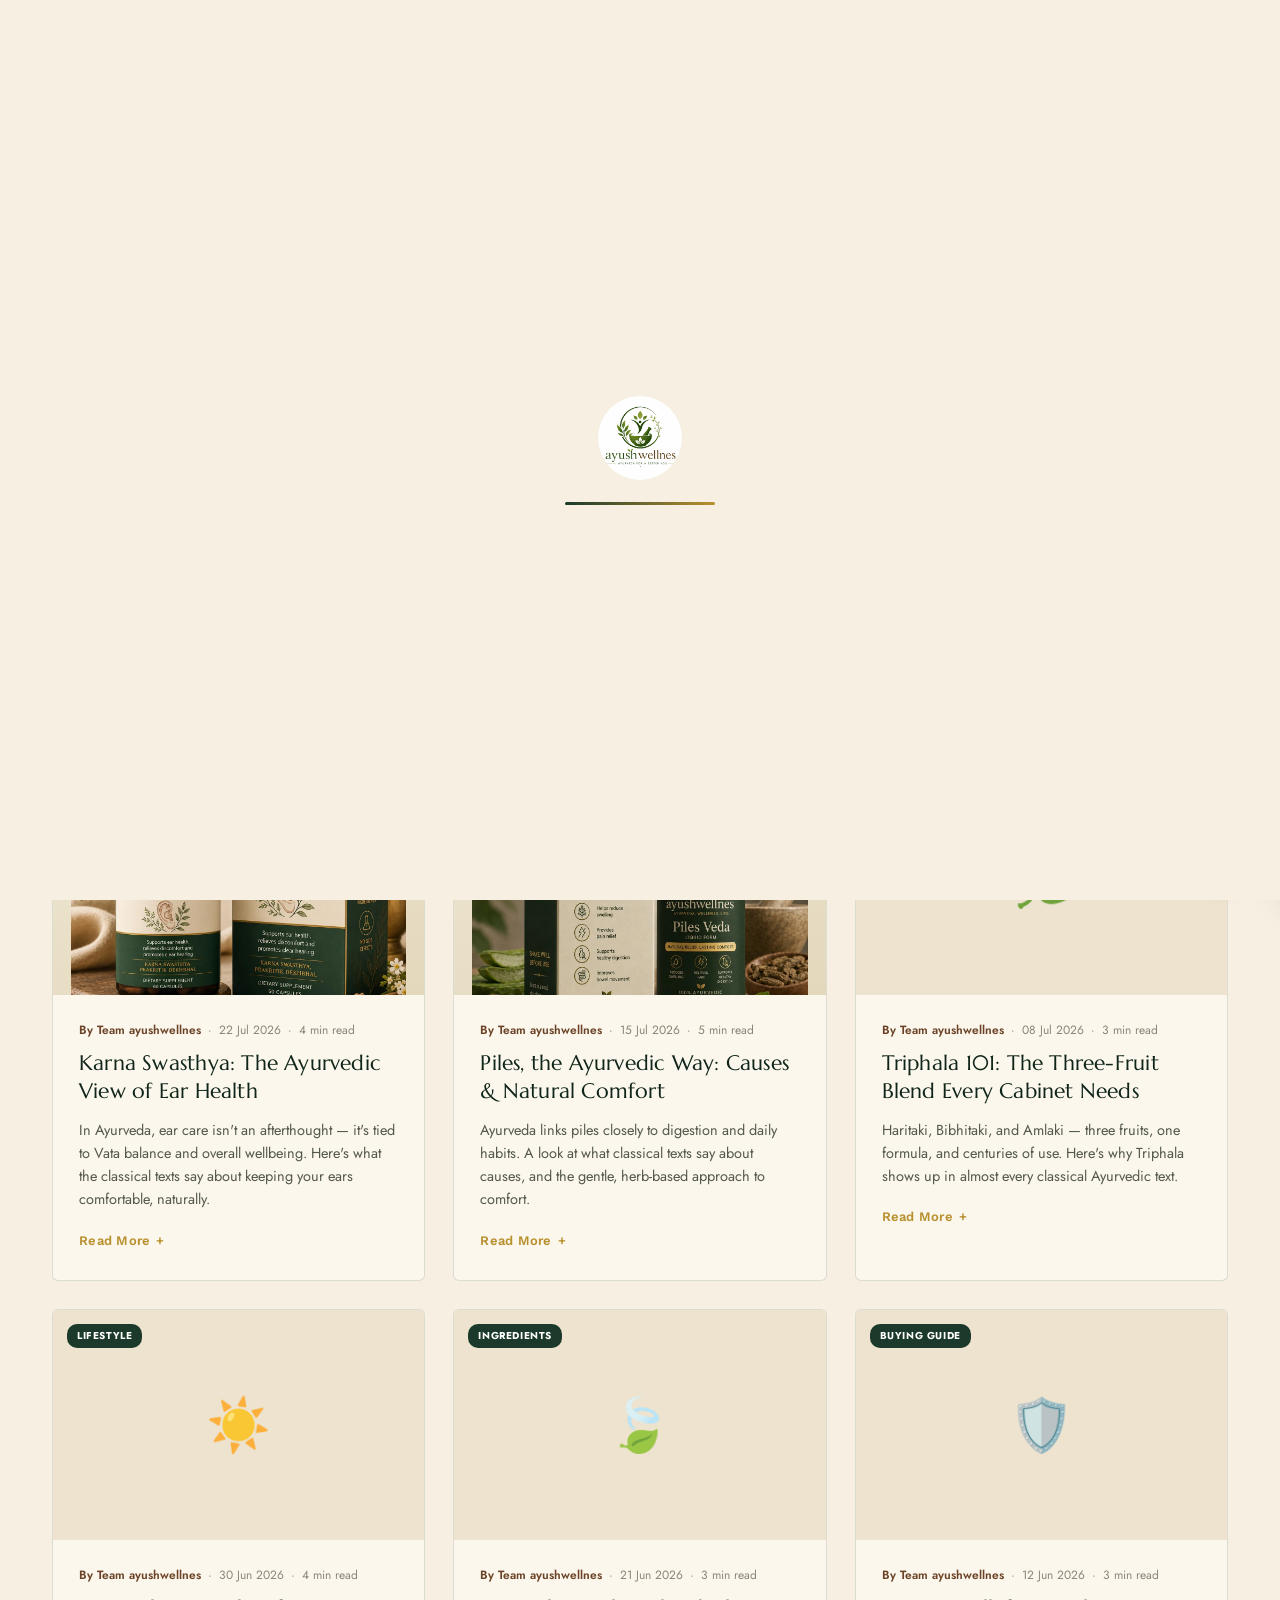
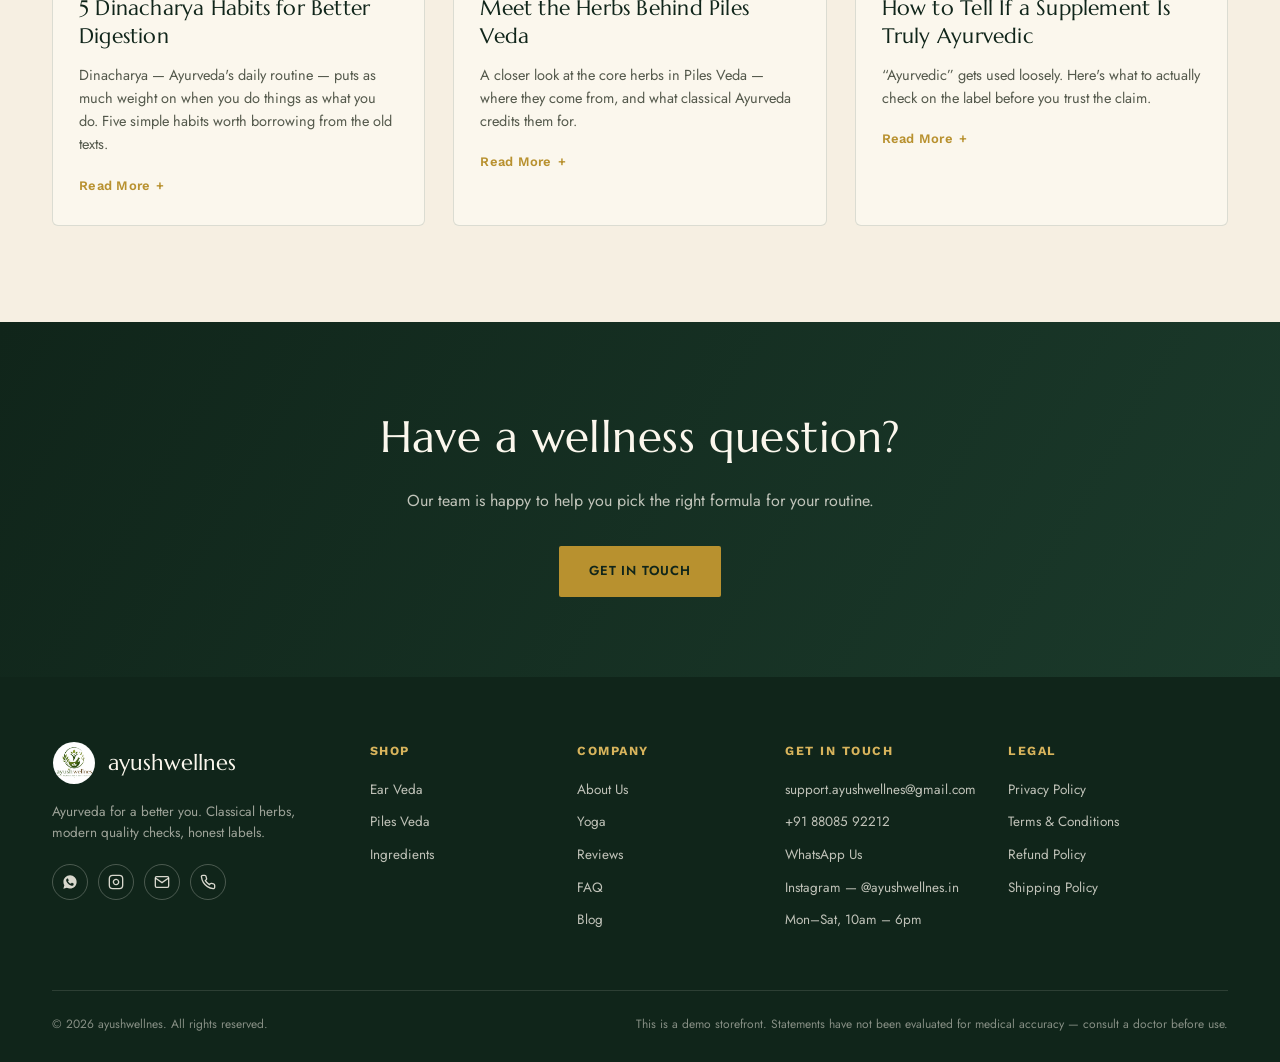
==== commit fbe9c988: "Add files via upload" ====
--- a/blog.html
+++ b/blog.html
@@ -12,33 +12,49 @@
 
 <link href="style.css" rel="stylesheet"/></head>
 <body>
+<div class="page-loader" id="pageLoader">
+<picture><source srcset="logo.webp" type="image/webp"/><img alt="ayushwellnes" src="logo.jpg"/></picture>
+<div class="loader-bar"><div class="loader-fill"></div></div>
+</div>
 <!-- ===== HEADER ===== -->
 <header>
 <div class="nav-inner">
 <a class="brand" href="index.html">
-<img alt="ayushwellnes logo" src="logo.jpg"/>
+<picture><source srcset="logo.webp" type="image/webp"/><img alt="ayushwellnes logo" src="logo.jpg"/></picture>
 <div class="brand-text">
 <div class="name">ayushwellnes</div>
-<div class="tag">Ayurveda for a better you</div>
+<div class="tag" data-i18n="brand_tag">Ayurveda for a better you</div>
 </div>
 </a>
 <nav id="siteNav">
 <ul>
-<li><a href="index.html#products">Products</a></li>
-<li><a href="index.html#apothecary">Ingredients</a></li>
-<li><a href="index.html#about">About</a></li>
-<li><a href="index.html#testimonials">Reviews</a></li>
-<li><a href="index.html#faq">FAQ</a></li>
-<li><a class="active" href="blog.html">Blog</a></li>
-<li><a href="index.html#enquiry">Enquiry</a></li>
+<li><a data-i18n="nav_products" href="index.html#products">Products</a></li>
+<li><a data-i18n="nav_ingredients" href="index.html#apothecary">Ingredients</a></li>
+<li><a data-i18n="nav_about" href="index.html#about">About</a></li>
+<li><a data-i18n="nav_yoga" href="index.html#yoga">Yoga</a></li>
+<li><a data-i18n="nav_reviews" href="index.html#testimonials">Reviews</a></li>
+<li><a data-i18n="nav_faq" href="index.html#faq">FAQ</a></li>
+<li><a class="active" data-i18n="nav_blog" href="blog.html">Blog</a></li>
+<li><a data-i18n="nav_enquiry" href="index.html#enquiry">Enquiry</a></li>
 </ul>
 </nav>
 <div class="nav-right">
-<button aria-label="Open cart" class="cart-btn" id="cartOpenBtn">
+<div class="lang-switcher" id="langSwitcher">
+<button aria-label="Change language" class="lang-btn" data-i18n-aria="aria_lang_toggle" id="langSwitcherBtn" type="button">
+<svg fill="none" height="16" stroke="currentColor" stroke-width="1.8" viewbox="0 0 24 24" width="16"><circle cx="12" cy="12" r="9"></circle><path d="M3 12h18"></path><path d="M12 3c2.5 2.6 3.8 5.7 3.8 9s-1.3 6.4-3.8 9c-2.5-2.6-3.8-5.7-3.8-9s1.3-6.4 3.8-9z"></path></svg>
+<span id="langNowLabel">EN</span>
+<svg class="lang-caret" fill="none" height="10" stroke="currentColor" stroke-width="2" viewbox="0 0 24 24" width="10"><path d="M6 9l6 6 6-6"></path></svg>
+</button>
+<div class="lang-menu" id="langMenu">
+<button class="lang-option active" data-lang="en" type="button">English</button>
+<button class="lang-option" data-lang="hi" type="button">हिंदी</button>
+</div>
+</div>
+<button aria-label="Open cart" class="cart-btn" data-i18n-aria="aria_cart_open" id="cartOpenBtn">
 <svg fill="none" height="20" stroke="currentColor" stroke-width="1.8" viewbox="0 0 24 24" width="20"><circle cx="9" cy="21" r="1"></circle><circle cx="20" cy="21" r="1"></circle><path d="M1 1h4l2.68 13.39a2 2 0 0 0 2 1.61h9.72a2 2 0 0 0 2-1.61L23 6H6"></path></svg>
-        Cart <span class="cart-count" id="cartCount">0</span>
+        <span data-i18n="cart_label">Cart</span> <span class="cart-count" id="cartCount">0</span>
 </button>
-<button aria-label="Toggle menu" class="menu-toggle" id="menuToggle">☰</button>
+<button aria-label="Toggle menu" class="menu-toggle" data-i18n-aria="aria_menu_toggle" id="menuToggle">☰</button>
 </div>
 </div>
 </header>
@@ -47,9 +63,10 @@
 <section class="blog-hero-section" id="top">
 <div class="wrap">
 <div class="section-head reveal">
-<div class="eyebrow" style="justify-content:center;">From the Journal</div>
-<h1>Notes from the Apothecary Shelf</h1>
-<p>Short, honest reads on Ayurveda, classical herbs, and everyday wellness — practical, not preachy.</p>
+<div class="leaf-divider" aria-hidden="true"><span class="rule"></span><svg viewbox="0 0 46 18" xmlns="http://www.w3.org/2000/svg"><path d="M4 9c3-6 9-8 13-6-1 5-7 8-13 6z" fill="var(--gold)" opacity="0.65"></path><circle cx="23" cy="9" fill="var(--gold)" r="2.2"></circle><path d="M42 9c-3-6-9-8-13-6 1 5 7 8 13 6z" fill="var(--gold)" opacity="0.65"></path></svg><span class="rule"></span></div>
+<div class="eyebrow" data-i18n="blog_hero_eyebrow" style="justify-content:center;">From the Journal</div>
+<h1 data-i18n="blog_hero_h1">Notes from the Apothecary Shelf</h1>
+<p data-i18n="blog_hero_p">Short, honest reads on Ayurveda, classical herbs, and everyday wellness — practical, not preachy.</p>
 </div>
 </div>
 </section>
@@ -58,13 +75,13 @@
 <div class="blog-filter-bar">
 <div class="wrap">
 <div class="blog-filters" id="blogFilters">
-<button class="filter-chip active" data-filter="all">All <span>6</span></button>
-<button class="filter-chip" data-filter="Ear Care">Ear Care <span>1</span></button>
-<button class="filter-chip" data-filter="Digestive Health">Digestive Health <span>1</span></button>
-<button class="filter-chip" data-filter="Herbs">Herbs <span>1</span></button>
-<button class="filter-chip" data-filter="Lifestyle">Lifestyle <span>1</span></button>
-<button class="filter-chip" data-filter="Ingredients">Ingredients <span>1</span></button>
-<button class="filter-chip" data-filter="Buying Guide">Buying Guide <span>1</span></button>
+<button class="filter-chip active" data-filter="all"><span data-i18n="filter_all">All</span> <span>6</span></button>
+<button class="filter-chip" data-filter="Ear Care"><span data-i18n="filter_earcare">Ear Care</span> <span>1</span></button>
+<button class="filter-chip" data-filter="Digestive Health"><span data-i18n="filter_digestive">Digestive Health</span> <span>1</span></button>
+<button class="filter-chip" data-filter="Herbs"><span data-i18n="filter_herbs">Herbs</span> <span>1</span></button>
+<button class="filter-chip" data-filter="Lifestyle"><span data-i18n="filter_lifestyle">Lifestyle</span> <span>1</span></button>
+<button class="filter-chip" data-filter="Ingredients"><span data-i18n="filter_ingredients">Ingredients</span> <span>1</span></button>
+<button class="filter-chip" data-filter="Buying Guide"><span data-i18n="filter_buying">Buying Guide</span> <span>1</span></button>
 </div>
 </div>
 </div>
@@ -76,100 +93,100 @@
 
 <!-- Post 1 -->
 <article class="blog-item" data-category="Ear Care">
-<div class="blog-media"><span class="blog-cat">Ear Care</span><img alt="Ear Veda bottle and box" src="ear-veda.jpg"/></div>
-<div class="blog-body">
-<div class="blog-meta"><span class="blog-author">By Team ayushwellnes</span><span>·</span><span>22 Jul 2026</span><span>·</span><span>4 min read</span></div>
-<h3>Karna Swasthya: The Ayurvedic View of Ear Health</h3>
-<p class="blog-excerpt">In Ayurveda, ear care isn't an afterthought — it's tied to Vata balance and overall wellbeing. Here's what the classical texts say about keeping your ears comfortable, naturally.</p>
-<div class="blog-full">
-<p>Ayurveda treats the ears as a Vata-dominant zone — sensitive to dryness, cold, and imbalance elsewhere in the body. Classical texts describe Karna Purana (ear oiling) as a routine practice, not a treatment reserved for problems, meant to keep the passage supple and comfortable over time.</p>
-<p>Herbs traditionally associated with ear wellness are chosen for their gentle, non-irritating nature — nothing sharp, nothing synthetic. The idea is consistency: small, regular care rather than occasional intervention.</p>
-<p>This is also the thinking behind Ear Veda — a formula built on that same principle of steady, herb-led support rather than a one-time fix. As with any wellness routine, results build gradually and vary from person to person.</p>
-</div>
-<button class="blog-toggle">Read More <span class="plus">+</span></button>
+<div class="blog-media"><span class="blog-cat" data-i18n="filter_earcare">Ear Care</span><picture><source srcset="ear-veda.webp" type="image/webp"/><img alt="Ear Veda bottle and box" loading="lazy" src="ear-veda.jpg"/></picture></div>
+<div class="blog-body">
+<div class="blog-meta"><span class="blog-author" data-i18n="blog_by">By Team ayushwellnes</span><span>·</span><span>22 Jul 2026</span><span>·</span><span>4 min read</span></div>
+<h3 data-i18n="post1_title">Karna Swasthya: The Ayurvedic View of Ear Health</h3>
+<p class="blog-excerpt" data-i18n="post1_excerpt">In Ayurveda, ear care isn't an afterthought — it's tied to Vata balance and overall wellbeing. Here's what the classical texts say about keeping your ears comfortable, naturally.</p>
+<div class="blog-full">
+<p data-i18n="post1_p1">Ayurveda treats the ears as a Vata-dominant zone — sensitive to dryness, cold, and imbalance elsewhere in the body. Classical texts describe Karna Purana (ear oiling) as a routine practice, not a treatment reserved for problems, meant to keep the passage supple and comfortable over time.</p>
+<p data-i18n="post1_p2">Herbs traditionally associated with ear wellness are chosen for their gentle, non-irritating nature — nothing sharp, nothing synthetic. The idea is consistency: small, regular care rather than occasional intervention.</p>
+<p data-i18n="post1_p3">This is also the thinking behind Ear Veda — a formula built on that same principle of steady, herb-led support rather than a one-time fix. As with any wellness routine, results build gradually and vary from person to person.</p>
+</div>
+<button class="blog-toggle"><span data-i18n="blog_read_more">Read More</span> <span class="plus">+</span></button>
 </div>
 </article>
 
 <!-- Post 2 -->
 <article class="blog-item" data-category="Digestive Health">
-<div class="blog-media"><span class="blog-cat">Digestive Health</span><img alt="Piles Veda bottle and box" src="piles-veda.jpg"/></div>
-<div class="blog-body">
-<div class="blog-meta"><span class="blog-author">By Team ayushwellnes</span><span>·</span><span>15 Jul 2026</span><span>·</span><span>5 min read</span></div>
-<h3>Piles, the Ayurvedic Way: Causes &amp; Natural Comfort</h3>
-<p class="blog-excerpt">Ayurveda links piles closely to digestion and daily habits. A look at what classical texts say about causes, and the gentle, herb-based approach to comfort.</p>
-<div class="blog-full">
-<p>In Ayurveda, Arsha (piles) is closely tied to Agni — digestive fire. When digestion is sluggish or irregular, waste lingers longer than it should, and that, over time, is seen as a root contributor to discomfort in the region.</p>
-<p>Classical management leans on a small set of trusted herbs — Haritaki, Bibhitaki, and Amlaki (together, Triphala) chief among them — valued for supporting regular bowel movement and easing strain, alongside habits like adequate fibre and hydration.</p>
-<p>Piles Veda draws on this same stack of herbs in liquid form, meant to be taken consistently as part of a broader routine — not as a substitute for medical care when symptoms are severe or persistent.</p>
-</div>
-<button class="blog-toggle">Read More <span class="plus">+</span></button>
+<div class="blog-media"><span class="blog-cat" data-i18n="filter_digestive">Digestive Health</span><picture><source srcset="piles-veda.webp" type="image/webp"/><img alt="Piles Veda bottle and box" loading="lazy" src="piles-veda.jpg"/></picture></div>
+<div class="blog-body">
+<div class="blog-meta"><span class="blog-author" data-i18n="blog_by">By Team ayushwellnes</span><span>·</span><span>15 Jul 2026</span><span>·</span><span>5 min read</span></div>
+<h3 data-i18n="post2_title">Piles, the Ayurvedic Way: Causes &amp; Natural Comfort</h3>
+<p class="blog-excerpt" data-i18n="post2_excerpt">Ayurveda links piles closely to digestion and daily habits. A look at what classical texts say about causes, and the gentle, herb-based approach to comfort.</p>
+<div class="blog-full">
+<p data-i18n="post2_p1">In Ayurveda, Arsha (piles) is closely tied to Agni — digestive fire. When digestion is sluggish or irregular, waste lingers longer than it should, and that, over time, is seen as a root contributor to discomfort in the region.</p>
+<p data-i18n="post2_p2">Classical management leans on a small set of trusted herbs — Haritaki, Bibhitaki, and Amlaki (together, Triphala) chief among them — valued for supporting regular bowel movement and easing strain, alongside habits like adequate fibre and hydration.</p>
+<p data-i18n="post2_p3">Piles Veda draws on this same stack of herbs in liquid form, meant to be taken consistently as part of a broader routine — not as a substitute for medical care when symptoms are severe or persistent.</p>
+</div>
+<button class="blog-toggle"><span data-i18n="blog_read_more">Read More</span> <span class="plus">+</span></button>
 </div>
 </article>
 
 <!-- Post 3 -->
 <article class="blog-item" data-category="Herbs">
-<div class="blog-media blog-media-icon"><span class="blog-cat">Herbs</span><span class="blog-glyph">🌿</span></div>
-<div class="blog-body">
-<div class="blog-meta"><span class="blog-author">By Team ayushwellnes</span><span>·</span><span>08 Jul 2026</span><span>·</span><span>3 min read</span></div>
-<h3>Triphala 101: The Three-Fruit Blend Every Cabinet Needs</h3>
-<p class="blog-excerpt">Haritaki, Bibhitaki, and Amlaki — three fruits, one formula, and centuries of use. Here's why Triphala shows up in almost every classical Ayurvedic text.</p>
-<div class="blog-full">
-<p>Triphala literally means "three fruits" — Haritaki, Bibhitaki, and Amlaki — and it's one of the most referenced formulations in classical Ayurvedic literature. Each fruit is traditionally associated with a different dosha, which is part of why the combination is considered balanced rather than one-note.</p>
-<p>Haritaki is linked to digestion and elimination, Bibhitaki to respiratory comfort, and Amlaki — rich in natural Vitamin C — to general vitality. Together, they're most commonly used for gut health and regularity.</p>
-<p>It's simple, herb-only, and has stayed largely unchanged for centuries — part of why it's still a starting point for so many Ayurvedic formulas today, Piles Veda included.</p>
-</div>
-<button class="blog-toggle">Read More <span class="plus">+</span></button>
+<div class="blog-media blog-media-icon"><span class="blog-cat" data-i18n="filter_herbs">Herbs</span><span class="blog-glyph">🌿</span></div>
+<div class="blog-body">
+<div class="blog-meta"><span class="blog-author" data-i18n="blog_by">By Team ayushwellnes</span><span>·</span><span>08 Jul 2026</span><span>·</span><span>3 min read</span></div>
+<h3 data-i18n="post3_title">Triphala 101: The Three-Fruit Blend Every Cabinet Needs</h3>
+<p class="blog-excerpt" data-i18n="post3_excerpt">Haritaki, Bibhitaki, and Amlaki — three fruits, one formula, and centuries of use. Here's why Triphala shows up in almost every classical Ayurvedic text.</p>
+<div class="blog-full">
+<p data-i18n="post3_p1">Triphala literally means "three fruits" — Haritaki, Bibhitaki, and Amlaki — and it's one of the most referenced formulations in classical Ayurvedic literature. Each fruit is traditionally associated with a different dosha, which is part of why the combination is considered balanced rather than one-note.</p>
+<p data-i18n="post3_p2">Haritaki is linked to digestion and elimination, Bibhitaki to respiratory comfort, and Amlaki — rich in natural Vitamin C — to general vitality. Together, they're most commonly used for gut health and regularity.</p>
+<p data-i18n="post3_p3">It's simple, herb-only, and has stayed largely unchanged for centuries — part of why it's still a starting point for so many Ayurvedic formulas today, Piles Veda included.</p>
+</div>
+<button class="blog-toggle"><span data-i18n="blog_read_more">Read More</span> <span class="plus">+</span></button>
 </div>
 </article>
 
 <!-- Post 4 -->
 <article class="blog-item" data-category="Lifestyle">
-<div class="blog-media blog-media-icon"><span class="blog-cat">Lifestyle</span><span class="blog-glyph">☀️</span></div>
-<div class="blog-body">
-<div class="blog-meta"><span class="blog-author">By Team ayushwellnes</span><span>·</span><span>30 Jun 2026</span><span>·</span><span>4 min read</span></div>
-<h3>5 Dinacharya Habits for Better Digestion</h3>
-<p class="blog-excerpt">Dinacharya — Ayurveda's daily routine — puts as much weight on when you do things as what you do. Five simple habits worth borrowing from the old texts.</p>
-<div class="blog-full">
-<p><b>1. Wake with the sun.</b> Ayurveda ties early rising to Vata time — a window considered better for clarity and a calmer digestive start to the day.</p>
-<p><b>2. Warm water first.</b> A glass of warm water on waking is a classical habit believed to gently kick-start Agni, the digestive fire.</p>
-<p><b>3. Eat your largest meal at midday.</b> When the sun is highest, digestion is traditionally considered strongest — lunch, not dinner, is meant to be the big meal.</p>
-<p><b>4. Leave gaps between meals.</b> Constant grazing is seen as taxing on Agni; a proper gap lets digestion finish before it starts again.</p>
-<p><b>5. Wind down before bed.</b> A quiet last hour — away from screens and heavy food — is considered essential to Ayurvedic sleep hygiene. None of this requires a product, just a shift in timing.</p>
-</div>
-<button class="blog-toggle">Read More <span class="plus">+</span></button>
+<div class="blog-media blog-media-icon"><span class="blog-cat" data-i18n="filter_lifestyle">Lifestyle</span><span class="blog-glyph">☀️</span></div>
+<div class="blog-body">
+<div class="blog-meta"><span class="blog-author" data-i18n="blog_by">By Team ayushwellnes</span><span>·</span><span>30 Jun 2026</span><span>·</span><span>4 min read</span></div>
+<h3 data-i18n="post4_title">5 Dinacharya Habits for Better Digestion</h3>
+<p class="blog-excerpt" data-i18n="post4_excerpt">Dinacharya — Ayurveda's daily routine — puts as much weight on when you do things as what you do. Five simple habits worth borrowing from the old texts.</p>
+<div class="blog-full">
+<p><b data-i18n="post4_p1_b">1. Wake with the sun.</b> <span data-i18n="post4_p1">Ayurveda ties early rising to Vata time — a window considered better for clarity and a calmer digestive start to the day.</span></p>
+<p><b data-i18n="post4_p2_b">2. Warm water first.</b> <span data-i18n="post4_p2">A glass of warm water on waking is a classical habit believed to gently kick-start Agni, the digestive fire.</span></p>
+<p><b data-i18n="post4_p3_b">3. Eat your largest meal at midday.</b> <span data-i18n="post4_p3">When the sun is highest, digestion is traditionally considered strongest — lunch, not dinner, is meant to be the big meal.</span></p>
+<p><b data-i18n="post4_p4_b">4. Leave gaps between meals.</b> <span data-i18n="post4_p4">Constant grazing is seen as taxing on Agni; a proper gap lets digestion finish before it starts again.</span></p>
+<p><b data-i18n="post4_p5_b">5. Wind down before bed.</b> <span data-i18n="post4_p5">A quiet last hour — away from screens and heavy food — is considered essential to Ayurvedic sleep hygiene. None of this requires a product, just a shift in timing.</span></p>
+</div>
+<button class="blog-toggle"><span data-i18n="blog_read_more">Read More</span> <span class="plus">+</span></button>
 </div>
 </article>
 
 <!-- Post 5 -->
 <article class="blog-item" data-category="Ingredients">
-<div class="blog-media blog-media-icon"><span class="blog-cat">Ingredients</span><span class="blog-glyph">🍃</span></div>
-<div class="blog-body">
-<div class="blog-meta"><span class="blog-author">By Team ayushwellnes</span><span>·</span><span>21 Jun 2026</span><span>·</span><span>3 min read</span></div>
-<h3>Meet the Herbs Behind Piles Veda</h3>
-<p class="blog-excerpt">A closer look at the core herbs in Piles Veda — where they come from, and what classical Ayurveda credits them for.</p>
-<div class="blog-full">
-<p><b>Haritaki</b> (Terminalia chebula) is often called the "king of herbs" in Ayurvedic texts, primarily valued for supporting healthy elimination and digestion.</p>
-<p><b>Bibhitaki</b> (Terminalia bellirica) is traditionally paired with Haritaki, credited with supporting respiratory comfort and, alongside its partner herbs, healthy digestion.</p>
-<p><b>Amlaki</b> (Indian gooseberry) is one of the richest natural sources of Vitamin C among Ayurvedic herbs, and is associated with general vitality.</p>
-<p>Piles Veda combines these three with Aloe Vera, Yashtimadhu, Gokshura, Kutaj, and Arjuna — a stack chosen for working together rather than any single "hero" ingredient.</p>
-</div>
-<button class="blog-toggle">Read More <span class="plus">+</span></button>
+<div class="blog-media blog-media-icon"><span class="blog-cat" data-i18n="filter_ingredients">Ingredients</span><span class="blog-glyph">🍃</span></div>
+<div class="blog-body">
+<div class="blog-meta"><span class="blog-author" data-i18n="blog_by">By Team ayushwellnes</span><span>·</span><span>21 Jun 2026</span><span>·</span><span>3 min read</span></div>
+<h3 data-i18n="post5_title">Meet the Herbs Behind Piles Veda</h3>
+<p class="blog-excerpt" data-i18n="post5_excerpt">A closer look at the core herbs in Piles Veda — where they come from, and what classical Ayurveda credits them for.</p>
+<div class="blog-full">
+<p><b data-i18n="post5_p1_b">Haritaki</b> <span data-i18n="post5_p1">(Terminalia chebula) is often called the "king of herbs" in Ayurvedic texts, primarily valued for supporting healthy elimination and digestion.</span></p>
+<p><b data-i18n="post5_p2_b">Bibhitaki</b> <span data-i18n="post5_p2">(Terminalia bellirica) is traditionally paired with Haritaki, credited with supporting respiratory comfort and, alongside its partner herbs, healthy digestion.</span></p>
+<p><b data-i18n="post5_p3_b">Amlaki</b> <span data-i18n="post5_p3">(Indian gooseberry) is one of the richest natural sources of Vitamin C among Ayurvedic herbs, and is associated with general vitality.</span></p>
+<p data-i18n="post5_p4">Piles Veda combines these three with Aloe Vera, Yashtimadhu, Gokshura, Kutaj, and Arjuna — a stack chosen for working together rather than any single "hero" ingredient.</p>
+</div>
+<button class="blog-toggle"><span data-i18n="blog_read_more">Read More</span> <span class="plus">+</span></button>
 </div>
 </article>
 
 <!-- Post 6 -->
 <article class="blog-item" data-category="Buying Guide">
-<div class="blog-media blog-media-icon"><span class="blog-cat">Buying Guide</span><span class="blog-glyph">🛡️</span></div>
-<div class="blog-body">
-<div class="blog-meta"><span class="blog-author">By Team ayushwellnes</span><span>·</span><span>12 Jun 2026</span><span>·</span><span>3 min read</span></div>
-<h3>How to Tell If a Supplement Is Truly Ayurvedic</h3>
-<p class="blog-excerpt">"Ayurvedic" gets used loosely. Here's what to actually check on the label before you trust the claim.</p>
-<div class="blog-full">
-<p>A genuinely Ayurvedic product should list its herbs by name — not hide behind "proprietary blend." If you can't identify what's inside, that's the first flag.</p>
-<p>Look for AYUSH or GMP-related certification marks, batch numbers, and a manufacturing address you can actually trace. These aren't decorative — they're what separates a real Ayurvedic manufacturer from a relabeled generic.</p>
-<p>Finally, be wary of products promising overnight results. Classical Ayurveda has always framed herbs as supportive and cumulative, not instant — if the marketing promises a miracle, that's usually the tell that the formulation isn't.</p>
-</div>
-<button class="blog-toggle">Read More <span class="plus">+</span></button>
+<div class="blog-media blog-media-icon"><span class="blog-cat" data-i18n="filter_buying">Buying Guide</span><span class="blog-glyph">🛡️</span></div>
+<div class="blog-body">
+<div class="blog-meta"><span class="blog-author" data-i18n="blog_by">By Team ayushwellnes</span><span>·</span><span>12 Jun 2026</span><span>·</span><span>3 min read</span></div>
+<h3 data-i18n="post6_title">How to Tell If a Supplement Is Truly Ayurvedic</h3>
+<p class="blog-excerpt" data-i18n="post6_excerpt">"Ayurvedic" gets used loosely. Here's what to actually check on the label before you trust the claim.</p>
+<div class="blog-full">
+<p data-i18n="post6_p1">A genuinely Ayurvedic product should list its herbs by name — not hide behind "proprietary blend." If you can't identify what's inside, that's the first flag.</p>
+<p data-i18n="post6_p2">Look for AYUSH or GMP-related certification marks, batch numbers, and a manufacturing address you can actually trace. These aren't decorative — they're what separates a real Ayurvedic manufacturer from a relabeled generic.</p>
+<p data-i18n="post6_p3">Finally, be wary of products promising overnight results. Classical Ayurveda has always framed herbs as supportive and cumulative, not instant — if the marketing promises a miracle, that's usually the tell that the formulation isn't.</p>
+</div>
+<button class="blog-toggle"><span data-i18n="blog_read_more">Read More</span> <span class="plus">+</span></button>
 </div>
 </article>
 
@@ -180,9 +197,9 @@
 <!-- ===== CTA BANNER ===== -->
 <section class="cta-banner">
 <div class="wrap">
-<h2>Have a wellness question?</h2>
-<p>Our team is happy to help you pick the right formula for your routine.</p>
-<a class="btn btn-gold" href="index.html#enquiry">Get in Touch</a>
+<h2 data-i18n="blogcta_h2">Have a wellness question?</h2>
+<p data-i18n="blogcta_p">Our team is happy to help you pick the right formula for your routine.</p>
+<a class="btn btn-gold" data-i18n="blogcta_btn" href="index.html#enquiry">Get in Touch</a>
 </div>
 </section>
 
@@ -192,42 +209,58 @@
 <div class="footer-grid">
 <div class="footer-brand">
 <div class="brand" style="pointer-events:none;">
-<img alt="ayushwellnes logo" src="logo.jpg" style="height:44px;width:44px;border-radius:50%;object-fit:cover;"/>
+<picture><source srcset="logo.webp" type="image/webp"/><img alt="ayushwellnes logo" loading="lazy" src="logo.jpg" style="height:44px;width:44px;border-radius:50%;object-fit:cover;"/></picture>
 <div class="brand-text"><div class="name">ayushwellnes</div></div>
 </div>
-<p>Ayurveda for a better you. Classical herbs, modern quality checks, honest labels.</p>
+<p data-i18n="footer_tagline">Ayurveda for a better you. Classical herbs, modern quality checks, honest labels.</p>
+<div class="footer-social">
+<a aria-label="WhatsApp" data-i18n-aria="aria_whatsapp" href="https://wa.me/918808592212" rel="noopener" target="_blank"><svg fill="currentColor" height="16" viewbox="0 0 24 24" width="16"><path d="M12.04 2C6.58 2 2.13 6.45 2.13 11.91c0 1.79.47 3.51 1.36 5.03L2.05 22l5.2-1.36a9.86 9.86 0 0 0 4.79 1.22h.01c5.46 0 9.9-4.45 9.9-9.9C21.96 6.45 17.5 2 12.04 2zm5.8 14.14c-.24.68-1.19 1.24-1.95 1.4-.52.11-1.2.2-3.49-.75-2.93-1.21-4.82-4.19-4.97-4.39-.14-.19-1.19-1.58-1.19-3.02 0-1.43.75-2.13 1.02-2.42.24-.27.53-.33.71-.33.18 0 .35 0 .5.01.16.01.38-.06.6.46.24.55.8 1.9.87 2.04.07.14.11.31.02.5-.09.19-.14.31-.28.47-.14.16-.29.36-.42.48-.14.13-.28.28-.12.55.16.27.72 1.19 1.55 1.93 1.06.95 1.96 1.24 2.23 1.38.27.14.43.12.59-.07.16-.2.68-.79.86-1.06.18-.27.36-.23.6-.14.24.09 1.55.73 1.81.86.27.14.45.2.51.31.07.11.07.63-.17 1.31z"></path></svg></a>
+<a aria-label="Instagram" href="https://instagram.com/ayushwellnes.in" rel="noopener" target="_blank"><svg fill="none" height="16" stroke="currentColor" stroke-width="2" viewbox="0 0 24 24" width="16"><rect height="20" rx="5" ry="5" width="20" x="2" y="2"></rect><path d="M16 11.37A4 4 0 1 1 12.63 8 4 4 0 0 1 16 11.37z"></path><line x1="17.5" x2="17.51" y1="6.5" y2="6.5"></line></svg></a>
+<a aria-label="Email" href="mailto:support.ayushwellnes@gmail.com"><svg fill="none" height="16" stroke="currentColor" stroke-width="2" viewbox="0 0 24 24" width="16"><path d="M22 6l-10 7L2 6"></path><rect height="16" rx="2" width="20" x="2" y="4"></rect></svg></a>
+<a aria-label="Call" href="tel:+918808592212"><svg fill="none" height="16" stroke="currentColor" stroke-width="2" viewbox="0 0 24 24" width="16"><path d="M22 16.92v3a2 2 0 0 1-2.18 2 19.79 19.79 0 0 1-8.63-3.07 19.5 19.5 0 0 1-6-6 19.79 19.79 0 0 1-3.07-8.67A2 2 0 0 1 4.11 2h3a2 2 0 0 1 2 1.72c.127.96.361 1.903.7 2.81a2 2 0 0 1-.45 2.11L8.09 9.91a16 16 0 0 0 6 6l1.27-1.27a2 2 0 0 1 2.11-.45c.907.339 1.85.573 2.81.7A2 2 0 0 1 22 16.92z"></path></svg></a>
+</div>
 </div>
 <div>
-<h5>Shop</h5>
-<ul>
-<li><a href="index.html#products">Ear Veda</a></li>
-<li><a href="index.html#products">Piles Veda</a></li>
-<li><a href="index.html#apothecary">Ingredients</a></li>
+<h5 data-i18n="footer_shop_h5">Shop</h5>
+<ul>
+<li><a data-i18n="footer_earveda_link" href="index.html#products">Ear Veda</a></li>
+<li><a data-i18n="footer_pilesveda_link" href="index.html#products">Piles Veda</a></li>
+<li><a data-i18n="footer_ingredients_link" href="index.html#apothecary">Ingredients</a></li>
 </ul>
 </div>
 <div>
-<h5>Company</h5>
-<ul>
-<li><a href="index.html#about">About Us</a></li>
-<li><a href="index.html#testimonials">Reviews</a></li>
-<li><a href="index.html#faq">FAQ</a></li>
-<li><a href="blog.html">Blog</a></li>
+<h5 data-i18n="footer_company_h5">Company</h5>
+<ul>
+<li><a data-i18n="footer_about_link" href="index.html#about">About Us</a></li>
+<li><a data-i18n="nav_yoga" href="index.html#yoga">Yoga</a></li>
+<li><a data-i18n="footer_reviews_link" href="index.html#testimonials">Reviews</a></li>
+<li><a data-i18n="footer_faq_link" href="index.html#faq">FAQ</a></li>
+<li><a data-i18n="footer_blog_link" href="blog.html">Blog</a></li>
 </ul>
 </div>
 <div>
-<h5>Get in Touch</h5>
+<h5 data-i18n="footer_contact_h5">Get in Touch</h5>
 <ul>
 <li><a href="mailto:support.ayushwellnes@gmail.com">support.ayushwellnes@gmail.com</a></li>
 <li><a href="tel:+918808592212">+91 88085 92212</a></li>
-<li><a href="https://wa.me/918808592212" rel="noopener" target="_blank">WhatsApp Us</a></li>
-<li><a href="https://instagram.com/ayushwellnes.in" rel="noopener" target="_blank">Instagram — @ayushwellnes.in</a></li>
-<li>Mon–Sat, 10am – 6pm</li>
+<li><a data-i18n="footer_whatsapp_link" href="https://wa.me/918808592212" rel="noopener" target="_blank">WhatsApp Us</a></li>
+<li><a data-i18n="footer_instagram_link" href="https://instagram.com/ayushwellnes.in" rel="noopener" target="_blank">Instagram — @ayushwellnes.in</a></li>
+<li data-i18n="footer_hours">Mon–Sat, 10am – 6pm</li>
+</ul>
+</div>
+<div>
+<h5 data-i18n="footer_legal_h5">Legal</h5>
+<ul>
+<li><a data-i18n="footer_privacy_link" href="privacy.html">Privacy Policy</a></li>
+<li><a data-i18n="footer_terms_link" href="terms.html">Terms &amp; Conditions</a></li>
+<li><a data-i18n="footer_refund_link" href="refund.html">Refund Policy</a></li>
+<li><a data-i18n="footer_shipping_link" href="shipping.html">Shipping Policy</a></li>
 </ul>
 </div>
 </div>
 <div class="footer-bottom">
-<span>© 2026 ayushwellnes. All rights reserved.</span>
-<span>This is a demo storefront. Statements have not been evaluated for medical accuracy — consult a doctor before use.</span>
+<span data-i18n="footer_copyright">© 2026 ayushwellnes. All rights reserved.</span>
+<span data-i18n="footer_disclaimer">This is a demo storefront. Statements have not been evaluated for medical accuracy — consult a doctor before use.</span>
 </div>
 </div>
 </footer>
@@ -235,13 +268,13 @@
 <div class="overlay" id="overlay"></div>
 <div class="cart-drawer" id="cartDrawer">
 <div class="cart-head">
-<h3>Your Cart</h3>
+<h3 data-i18n="cart_title">Your Cart</h3>
 <button class="cart-close" id="cartCloseBtn">×</button>
 </div>
 <div class="cart-items" id="cartItems"></div>
 <div class="cart-foot">
-<div class="cart-total"><span>Total</span><span id="cartTotal">₹0</span></div>
-<button class="btn btn-primary" id="checkoutBtn">Checkout</button>
+<div class="cart-total"><span data-i18n="cart_total_label">Total</span><span id="cartTotal">₹0</span></div>
+<button class="btn btn-primary" data-i18n="cart_checkout_btn" id="checkoutBtn">Checkout</button>
 </div>
 </div>
 <!-- ===== CHECKOUT MODAL ===== -->
@@ -249,35 +282,44 @@
 <div class="modal" id="modalBox">
 <button class="modal-close" id="modalCloseBtn">×</button>
 <div id="modalFormWrap">
-<h3>Complete your order</h3>
-<p class="mnote">This is a demo checkout — no payment will be taken. In a live store this step would connect to a real payment gateway.</p>
+<h3 data-i18n="checkout_title">Complete your order</h3>
+<p class="mnote" data-i18n="checkout_note">This is a demo checkout — no payment will be taken. In a live store this step would connect to a real payment gateway.</p>
 <form id="checkoutForm">
-<label for="cName">Full Name</label>
+<label data-i18n="form_name_label" for="cName">Full Name</label>
 <input id="cName" required="" type="text"/>
-<label for="cPhone">Phone Number</label>
+<label data-i18n="form_phone_label" for="cPhone">Phone Number</label>
 <input id="cPhone" required="" type="tel"/>
-<label for="cAddr">Delivery Address</label>
+<label data-i18n="checkout_address_label" for="cAddr">Delivery Address</label>
 <textarea id="cAddr" required="" rows="3"></textarea>
-<button class="btn btn-primary" type="submit">Place Order — <span id="modalTotal">₹0</span></button>
+<button class="btn btn-primary" type="submit"><span data-i18n="checkout_placeorder_prefix">Place Order — </span><span id="modalTotal">₹0</span></button>
 </form>
 </div>
 <div id="modalSuccessWrap" style="display:none;">
 <div class="success-box">
 <svg class="ic" fill="none" stroke="currentColor" stroke-width="1.6" viewbox="0 0 24 24"><circle cx="12" cy="12" r="10"></circle><path d="M8 12l2.5 2.5L16 9"></path></svg>
-<h3>Order received!</h3>
-<p class="mnote">Thank you — we've noted your order. Our team will reach out shortly to confirm delivery.</p>
-<button class="btn btn-outline" id="modalDoneBtn" style="width:100%;justify-content:center;">Continue Shopping</button>
-</div>
-</div>
-</div>
-</div>
-<a aria-label="Chat on WhatsApp" class="whatsapp-float" href="https://wa.me/918808592212?text=Hi%2C%20I%27m%20interested%20in%20ayushwellnes%20products" rel="noopener" target="_blank">
+<h3 data-i18n="checkout_success_h3">Order received!</h3>
+<p class="mnote" data-i18n="checkout_success_note">Thank you — we've noted your order. Our team will reach out shortly to confirm delivery.</p>
+<button class="btn btn-outline" data-i18n="checkout_continue_btn" id="modalDoneBtn" style="width:100%;justify-content:center;">Continue Shopping</button>
+</div>
+</div>
+</div>
+</div>
+<div class="float-stack">
+<button aria-label="Back to top" class="float-btn back-to-top" data-i18n-aria="aria_back_to_top" id="backToTopBtn" type="button">
+<svg fill="none" stroke="currentColor" stroke-width="2.2" viewbox="0 0 24 24"><path d="M12 19V5M5 12l7-7 7 7"></path></svg>
+</button>
+<a aria-label="Call us" class="float-btn call-float" data-i18n-aria="aria_call" href="tel:+918808592212">
+<svg fill="none" stroke="currentColor" stroke-width="2" viewbox="0 0 24 24"><path d="M22 16.92v3a2 2 0 0 1-2.18 2 19.79 19.79 0 0 1-8.63-3.07 19.5 19.5 0 0 1-6-6 19.79 19.79 0 0 1-3.07-8.67A2 2 0 0 1 4.11 2h3a2 2 0 0 1 2 1.72c.127.96.361 1.903.7 2.81a2 2 0 0 1-.45 2.11L8.09 9.91a16 16 0 0 0 6 6l1.27-1.27a2 2 0 0 1 2.11-.45c.907.339 1.85.573 2.81.7A2 2 0 0 1 22 16.92z"></path></svg>
+</a>
+<a aria-label="Chat on WhatsApp" class="float-btn whatsapp-float" data-i18n-aria="aria_whatsapp" href="https://wa.me/918808592212?text=Hi%2C%20I%27m%20interested%20in%20ayushwellnes%20products" rel="noopener" target="_blank">
 <svg viewbox="0 0 24 24"><path d="M12.04 2C6.58 2 2.13 6.45 2.13 11.91c0 1.79.47 3.51 1.36 5.03L2.05 22l5.2-1.36a9.86 9.86 0 0 0 4.79 1.22h.01c5.46 0 9.9-4.45 9.9-9.9C21.96 6.45 17.5 2 12.04 2zm5.8 14.14c-.24.68-1.19 1.24-1.95 1.4-.52.11-1.2.2-3.49-.75-2.93-1.21-4.82-4.19-4.97-4.39-.14-.19-1.19-1.58-1.19-3.02 0-1.43.75-2.13 1.02-2.42.24-.27.53-.33.71-.33.18 0 .35 0 .5.01.16.01.38-.06.6.46.24.55.8 1.9.87 2.04.07.14.11.31.02.5-.09.19-.14.31-.28.47-.14.16-.29.36-.42.48-.14.13-.28.28-.12.55.16.27.72 1.19 1.55 1.93 1.06.95 1.96 1.24 2.23 1.38.27.14.43.12.59-.07.16-.2.68-.79.86-1.06.18-.27.36-.23.6-.14.24.09 1.55.73 1.81.86.27.14.45.2.51.31.07.11.07.63-.17 1.31z"></path></svg>
 </a>
+</div>
 <div class="toast" id="toast">
 <svg fill="none" height="16" stroke="currentColor" stroke-width="2.5" viewbox="0 0 24 24" width="16"><path d="M20 6L9 17l-5-5"></path></svg>
-<span id="toastText">Added to cart</span>
-</div>
-
+<span data-i18n="toast_default" id="toastText">Added to cart</span>
+</div>
+
+<script src="i18n.js"></script>
 <script src="script.js"></script></body>
 </html>
--- a/style.css
+++ b/style.css
@@ -13,6 +13,20 @@
     --shadow: 0 20px 50px rgba(16,37,26,0.15);
     --radius: 2px;
   }
+
+  /* ---------- Page loader ---------- */
+  .page-loader{
+    position:fixed; inset:0; z-index:9999; background:var(--cream);
+    display:flex; flex-direction:column; align-items:center; justify-content:center; gap:22px;
+    transition:opacity .5s ease, visibility .5s ease;
+  }
+  .page-loader picture, .page-loader img{width:84px; height:84px; border-radius:50%; object-fit:cover;}
+  .page-loader img{animation:loaderPulse 1.4s ease-in-out infinite;}
+  .page-loader.hide{opacity:0; visibility:hidden; pointer-events:none;}
+  .loader-bar{width:150px; height:3px; background:rgba(27,58,43,0.12); border-radius:2px; overflow:hidden;}
+  .loader-fill{width:0%; height:100%; background:linear-gradient(90deg, var(--forest), var(--gold)); animation:loaderFill 1.8s ease forwards;}
+  @keyframes loaderPulse{0%,100%{transform:scale(1); opacity:1;} 50%{transform:scale(1.06); opacity:0.85;}}
+  @keyframes loaderFill{from{width:0%;} to{width:100%;}}
   *{box-sizing:border-box;margin:0;padding:0;}
   html{scroll-behavior:smooth;}
   body{
@@ -44,9 +58,10 @@
   /* ---------- Botanical divider (signature element) ---------- */
   .leaf-divider{
     display:flex; align-items:center; justify-content:center; gap:18px;
-    margin:0 auto; padding:0;
-  }
-  .leaf-divider svg{width:46px;height:18px;opacity:0.7;}
+    margin:0 auto 22px; padding:0;
+  }
+  .leaf-divider.left{justify-content:flex-start; margin:0 0 20px;}
+  .leaf-divider svg{width:46px;height:18px;opacity:0.85;}
   .leaf-divider .rule{width:80px;height:1px;background:linear-gradient(90deg, transparent, var(--gold), transparent);}
 
   /* ---------- Header ---------- */
@@ -58,6 +73,7 @@
     transition:background 0.3s ease, transform 0.35s ease, box-shadow .3s ease;
   }
   header.hide-nav{transform:translateY(-100%);}
+  header.scrolled{background:rgba(255,255,255,0.96);}
   .nav-inner{
     display:flex; align-items:center; justify-content:space-between;
     padding:14px 32px; max-width:1240px; margin:0 auto;
@@ -83,18 +99,66 @@
   }
   .menu-toggle{display:none; background:none; font-size:26px; color:var(--forest);}
 
+  /* ---------- Language switcher ---------- */
+  .lang-switcher{position:relative;}
+  .lang-btn{
+    display:flex; align-items:center; gap:6px;
+    background:none; border:1px solid var(--line); border-radius:var(--radius);
+    padding:7px 10px; color:var(--forest); font-size:12px; font-weight:600;
+    letter-spacing:0.04em; font-family:'Work Sans',sans-serif;
+    transition:border-color .2s ease, background .2s ease;
+  }
+  .lang-btn:hover{border-color:var(--gold);}
+  .lang-caret{opacity:0.55; transition:transform .2s ease;}
+  .lang-switcher.open .lang-caret{transform:rotate(180deg);}
+  .lang-menu{
+    position:absolute; top:calc(100% + 8px); right:0;
+    background:var(--off-white); border:1px solid var(--line); border-radius:var(--radius);
+    box-shadow:var(--shadow); min-width:132px; padding:6px;
+    display:flex; flex-direction:column; gap:2px;
+    opacity:0; visibility:hidden; transform:translateY(-6px);
+    transition:opacity .18s ease, transform .18s ease, visibility .18s ease;
+    z-index:1200;
+  }
+  .lang-switcher.open .lang-menu{opacity:1; visibility:visible; transform:translateY(0);}
+  .lang-option{
+    background:none; text-align:left; width:100%; padding:8px 10px; font-size:13px;
+    color:var(--ink); border-radius:var(--radius); font-family:'Work Sans',sans-serif;
+    transition:background .15s ease;
+  }
+  .lang-option:hover{background:var(--cream-deep);}
+  .lang-option.active{color:var(--forest); font-weight:600; background:var(--cream-deep);}
+
   /* ---------- Hero ---------- */
   .hero{
     position:relative;
     padding:72px 0 60px;
     background:
-      radial-gradient(circle at 85% 10%, rgba(184,145,47,0.12), transparent 45%),
-      var(--cream);
+      radial-gradient(circle at 85% 8%, rgba(184,145,47,0.16), transparent 42%),
+      radial-gradient(circle at 8% 92%, rgba(27,58,43,0.10), transparent 46%),
+      linear-gradient(180deg, var(--cream) 0%, var(--cream) 70%, var(--cream-deep) 100%);
     overflow:hidden;
+  }
+  .hero::before{
+    content:"";
+    position:absolute; inset:0; pointer-events:none; opacity:0.5;
+    background-image:radial-gradient(rgba(27,58,43,0.06) 1px, transparent 1px);
+    background-size:22px 22px;
+    mask-image:radial-gradient(ellipse at 75% 15%, black, transparent 60%);
+    -webkit-mask-image:radial-gradient(ellipse at 75% 15%, black, transparent 60%);
   }
   .hero-grid{
     display:grid; grid-template-columns:1.05fr 0.95fr; gap:56px; align-items:center;
   }
+  /* Signature entrance — the hero copy rises in sequence, the image follows a beat behind */
+  @keyframes heroRise{ from{opacity:0; transform:translateY(20px);} to{opacity:1; transform:translateY(0);} }
+  .hero-copy > *{opacity:0; animation:heroRise .85s cubic-bezier(.2,.7,.2,1) forwards;}
+  .hero-copy > .eyebrow{animation-delay:.05s;}
+  .hero-copy > h1{animation-delay:.16s;}
+  .hero-copy > .lede{animation-delay:.32s;}
+  .hero-copy > .hero-cta{animation-delay:.46s;}
+  .hero-copy > .hero-trust{animation-delay:.58s;}
+  .hero-visual{opacity:0; animation:heroRise 1.05s cubic-bezier(.2,.7,.2,1) .3s forwards;}
   .hero h1{
     font-size:clamp(40px, 5.2vw, 68px);
     color:var(--forest-deep);
@@ -111,8 +175,8 @@
     text-transform:uppercase; border-radius:var(--radius); transition:all .25s ease;
     display:inline-flex; align-items:center; gap:10px;
   }
-  .btn-primary{background:var(--forest); color:var(--off-white);}
-  .btn-primary:hover{background:var(--forest-deep); transform:translateY(-2px);}
+  .btn-primary{background:linear-gradient(135deg, var(--forest) 0%, var(--forest-deep) 100%); color:var(--off-white); box-shadow:0 6px 16px rgba(16,37,26,0.2);}
+  .btn-primary:hover{filter:brightness(1.15); transform:translateY(-2px);}
   .btn-outline{background:transparent; color:var(--forest); border:1px solid var(--forest);}
   .btn-outline:hover{background:var(--forest); color:var(--off-white);}
   .btn-gold{background:var(--gold); color:var(--forest-deep);}
@@ -127,7 +191,7 @@
     position:relative; border-radius:6px; overflow:hidden;
     box-shadow:var(--shadow);
   }
-  .hero-visual img{width:100%; height:560px; object-fit:cover;}
+  .hero-visual img{width:100%; height:640px; object-fit:cover;}
   .hero-badge{
     position:absolute; bottom:-22px; left:-22px; background:var(--forest);
     color:var(--off-white); padding:18px 22px; border-radius:4px; box-shadow:var(--shadow);
@@ -135,6 +199,18 @@
   }
   .hero-badge .num{font-family:'Marcellus',serif; font-size:26px; color:var(--gold-light);}
   .hero-badge .lbl{font-size:11px; letter-spacing:0.05em; text-transform:uppercase; opacity:0.85;}
+
+  /* ---------- Hero trust band ---------- */
+  .hero-band{background:var(--cream-deep); border-top:1px solid var(--line); border-bottom:1px solid var(--line);}
+  .hero-band-inner{
+    display:flex; justify-content:center; align-items:center; flex-wrap:wrap;
+    gap:14px 44px; padding:18px 32px;
+  }
+  .hero-band-item{
+    display:flex; align-items:center; gap:10px; font-size:13px; font-weight:600;
+    color:var(--forest-deep); letter-spacing:0.02em;
+  }
+  .hb-ic{font-size:17px; line-height:1;}
 
   /* ---------- Marquee strip ---------- */
   .strip{
@@ -157,18 +233,23 @@
   .product-grid{display:grid; grid-template-columns:1fr 1fr; gap:36px;}
   .product-card{
     background:var(--off-white); border-radius:6px; overflow:hidden; box-shadow:var(--shadow);
-    display:flex; flex-direction:column; transition:transform .3s ease;
-  }
-  .product-card:hover{transform:translateY(-6px);}
-  .product-media{position:relative; background:linear-gradient(160deg,#EFE7D3,#E3D8BC); padding:30px;}
-  .product-media img{width:100%; height:340px; object-fit:contain;}
+    display:flex; flex-direction:column; transition:transform .35s ease, box-shadow .35s ease;
+  }
+  .product-card:hover{transform:translateY(-8px); box-shadow:0 30px 60px rgba(16,37,26,0.22);}
+  .product-media{position:relative; background:linear-gradient(160deg,#EFE7D3,#E3D8BC); padding:30px; overflow:hidden;}
+  .product-media img{width:100%; height:340px; object-fit:contain; transition:transform .5s ease;}
+  .product-card:hover .product-media img{transform:scale(1.07);}
   .product-tag{
     position:absolute; top:20px; left:20px; background:var(--gold); color:var(--forest-deep);
     font-size:10.5px; font-weight:700; letter-spacing:0.08em; text-transform:uppercase; padding:6px 12px; border-radius:2px;
   }
   .product-body{padding:30px 32px 34px; flex:1; display:flex; flex-direction:column;}
   .product-body h3{font-size:28px; color:var(--forest-deep);}
-  .product-body .sub{font-size:12px; letter-spacing:0.14em; text-transform:uppercase; color:var(--brown); margin:6px 0 16px; font-weight:600;}
+  .product-body .sub{font-size:12px; letter-spacing:0.14em; text-transform:uppercase; color:var(--brown); margin:6px 0 10px; font-weight:600;}
+  .rating-row{display:flex; align-items:center; gap:8px; margin-bottom:14px;}
+  .rating-row .stars-sm{color:var(--gold); font-size:14px; letter-spacing:1px;}
+  .rating-row .rating-num{font-size:13px; font-weight:700; color:var(--forest-deep);}
+  .rating-row .rating-count{font-size:12px; color:#8a8f80;}
   .product-body p.desc{color:#54594c; font-size:14.5px; margin-bottom:18px;}
   .benefit-list{list-style:none; margin-bottom:22px;}
   .benefit-list li{
@@ -185,12 +266,20 @@
   .price .amt{font-family:'Marcellus',serif; font-size:30px; color:var(--forest-deep);}
   .price .mrp{font-size:13px; color:#9a9488; text-decoration:line-through;}
   .price .save{font-size:11px; background:rgba(184,145,47,0.15); color:var(--gold); padding:3px 8px; border-radius:2px; font-weight:700;}
+  .product-actions{display:flex; gap:10px; margin-top:16px;}
   .add-btn{
-    background:var(--forest); color:var(--off-white); padding:12px 22px; font-size:12.5px;
+    background:linear-gradient(135deg, var(--forest) 0%, var(--forest-deep) 100%); color:var(--off-white); padding:12px 22px; font-size:12.5px;
     font-weight:600; letter-spacing:0.05em; text-transform:uppercase; border-radius:3px;
-    display:flex; align-items:center; gap:8px; transition:background .2s ease;
-  }
-  .add-btn:hover{background:var(--forest-deep);}
+    display:flex; align-items:center; justify-content:center; gap:8px; flex:1;
+    transition:filter .2s ease, transform .2s ease; box-shadow:0 6px 16px rgba(16,37,26,0.22);
+  }
+  .add-btn:hover{filter:brightness(1.12); transform:translateY(-2px);}
+  .view-details-btn{
+    background:none; border:1.5px solid var(--forest); color:var(--forest-deep); padding:12px 20px;
+    font-size:12.5px; font-weight:600; letter-spacing:0.05em; text-transform:uppercase; border-radius:3px;
+    flex:1; transition:background .2s ease, color .2s ease;
+  }
+  .view-details-btn:hover{background:var(--forest); color:var(--off-white);}
 
   /* ---------- Ingredients / apothecary ---------- */
   .apothecary{background:var(--forest); color:var(--off-white); position:relative;}
@@ -227,24 +316,37 @@
   .herb-arrow.next{right:-10px;}
   @media (max-width:640px){ .herb-arrow{display:none;} }
 
+  /* ---------- Numbers / stats band ---------- */
+  .stats-band{
+    background:linear-gradient(120deg, var(--forest-deep), var(--forest)); padding:52px 0; position:relative; overflow:hidden;
+  }
+  .stats-band::before{
+    content:""; position:absolute; inset:0;
+    background:radial-gradient(circle at 90% 20%, rgba(184,145,47,0.18), transparent 45%);
+  }
+  .stats-grid{position:relative; display:grid; grid-template-columns:repeat(4,1fr); gap:24px; text-align:center;}
+  .stat-block .stat-num{font-family:'Marcellus',serif; font-size:clamp(28px,3.6vw,42px); color:var(--gold-light);}
+  .stat-block .stat-lbl{font-size:12.5px; letter-spacing:0.08em; text-transform:uppercase; color:rgba(251,247,237,0.8); margin-top:6px;}
+
   /* ---------- Trust badges ---------- */
   .badges{background:var(--cream);}
   .badge-grid{display:grid; grid-template-columns:repeat(4,1fr); gap:28px;}
   .badge-card{
     text-align:center; padding:34px 20px; border:1px solid var(--line); border-radius:5px; background:var(--off-white);
-    transition:border-color .25s ease;
-  }
-  .badge-card:hover{border-color:var(--gold);}
+    transition:border-color .25s ease, transform .25s ease, box-shadow .25s ease;
+  }
+  .badge-card:hover{border-color:var(--gold); transform:translateY(-6px); box-shadow:0 20px 36px rgba(16,37,26,0.1);}
   .badge-card .ic{
     width:56px; height:56px; margin:0 auto 16px; border-radius:50%; background:rgba(27,58,43,0.06);
     display:flex; align-items:center; justify-content:center; color:var(--forest);
   }
+  .badge-card .ic.emoji-ic{font-size:26px;}
   .badge-card h4{font-size:16px; color:var(--forest-deep); margin-bottom:6px;}
   .badge-card p{font-size:13px; color:#5a6152;}
 
   /* ---------- Certifications & Compliances ---------- */
   .certifications{background:var(--cream-deep);}
-  .cert-grid{display:grid; grid-template-columns:repeat(5,1fr); gap:20px; margin-bottom:32px;}
+  .cert-grid{display:grid; grid-template-columns:repeat(6,1fr); gap:20px; margin-bottom:32px;}
   .cert-card{
     background:var(--off-white); border:1px solid var(--line); border-radius:5px; padding:26px 14px; text-align:center;
     transition:border-color .25s ease, transform .25s ease;
@@ -272,6 +374,55 @@
   .stat-row .stat .num{font-family:'Marcellus',serif; font-size:32px; color:var(--forest);}
   .stat-row .stat .lbl{font-size:12px; color:var(--brown); text-transform:uppercase; letter-spacing:0.05em;}
 
+  /* ---------- Yoga & Wellness ---------- */
+  .yoga-wellness{background:var(--cream-deep);}
+  .yoga-grid{display:grid; grid-template-columns:repeat(3,1fr); gap:28px;}
+  .yoga-card{
+    background:var(--off-white); border:1px solid var(--line); border-radius:6px; overflow:hidden;
+    transition:border-color .25s ease, transform .25s ease;
+  }
+  .yoga-card:hover{border-color:var(--gold); transform:translateY(-4px);}
+  .yoga-thumb{position:relative; aspect-ratio:16/9; background:var(--forest-deep); cursor:pointer; overflow:hidden;}
+  .yoga-thumb img{width:100%; height:100%; object-fit:cover; display:block;}
+  .yoga-thumb iframe{width:100%; height:100%; border:0; display:block;}
+  .yoga-play{
+    position:absolute; inset:0; margin:auto; width:56px; height:56px; border-radius:50%;
+    background:rgba(16,37,26,0.55); border:2px solid rgba(251,247,237,0.85); color:#fff;
+    display:flex; align-items:center; justify-content:center; transition:background .2s ease, transform .2s ease;
+  }
+  .yoga-thumb:hover .yoga-play{background:var(--gold); border-color:var(--gold); transform:scale(1.06);}
+  .yoga-play svg{margin-left:3px;}
+  .yoga-info{padding:20px 22px 24px;}
+  .yoga-tag{
+    display:inline-block; font-size:10.5px; font-weight:700; letter-spacing:0.08em; text-transform:uppercase;
+    color:var(--gold); background:rgba(184,145,47,0.12); padding:4px 10px; border-radius:10px; margin-bottom:10px;
+  }
+  .yoga-info h4{font-size:17px; color:var(--forest-deep); margin-bottom:8px;}
+  .yoga-info p{font-size:13.5px; color:#5a6152; line-height:1.55;}
+  .yoga-disclaimer{
+    margin-top:26px; font-size:12px; color:#8a8f80; text-align:center; max-width:640px; margin-left:auto; margin-right:auto;
+  }
+
+  /* ---------- Your Routine timeline ---------- */
+  .routine-section{background:var(--cream-deep);}
+  .routine-timeline{display:grid; grid-template-columns:repeat(3,1fr); gap:36px; position:relative;}
+  .routine-timeline::before{
+    content:""; position:absolute; top:19px; left:calc(16.66% + 20px); right:calc(16.66% + 20px);
+    height:1px; background:linear-gradient(90deg, var(--gold), var(--gold));
+    opacity:0.35;
+  }
+  .routine-step{position:relative; text-align:center;}
+  .rs-dot{
+    width:38px; height:38px; border-radius:50%; background:var(--forest); color:var(--off-white);
+    display:flex; align-items:center; justify-content:center; margin:0 auto 14px; font-family:'Marcellus',serif; font-size:15px;
+    position:relative; z-index:1; box-shadow:0 0 0 6px var(--cream-deep);
+  }
+  .rs-lbl{font-size:12px; font-weight:700; letter-spacing:0.08em; text-transform:uppercase; color:var(--gold); margin-bottom:8px;}
+  .routine-step p{font-size:13.5px; color:#54594c; max-width:280px; margin:0 auto;}
+  .routine-disclaimer{
+    margin-top:34px; font-size:12px; color:#8a8f80; text-align:center; max-width:640px; margin-left:auto; margin-right:auto;
+  }
+
   /* ---------- Coming Soon Platforms ---------- */
   .coming-soon{background:var(--cream);}
   .platform-grid{display:grid; grid-template-columns:repeat(5,1fr); gap:20px;}
@@ -299,6 +450,22 @@
   .p-pharmeasy .p-word{color:#00997A;}
   .p-amazon .p-icon{background:rgba(35,41,31,0.08); color:#E47911;}
   .p-amazon .p-word{color:var(--ink);}
+
+  /* ---------- Legal / policy pages ---------- */
+  .legal-page{padding:64px 0 96px;}
+  .legal-wrap{max-width:820px;}
+  .legal-page .eyebrow{margin-bottom:14px;}
+  .legal-page h1{font-size:clamp(30px,4vw,44px); color:var(--forest-deep); margin-bottom:10px;}
+  .legal-updated{font-size:13px; color:#8a8f80; margin-bottom:6px;}
+  .legal-notice{
+    background:rgba(184,145,47,0.1); border:1px solid rgba(184,145,47,0.35); border-radius:6px;
+    padding:16px 18px; font-size:13.5px; color:#5a4a1f; margin:28px 0 40px; line-height:1.6;
+  }
+  .legal-body h2{font-family:'Marcellus',serif; font-size:21px; color:var(--forest-deep); margin:34px 0 12px;}
+  .legal-body h2:first-child{margin-top:0;}
+  .legal-body p{font-size:14.5px; color:#454b3f; margin-bottom:14px; max-width:680px;}
+  .legal-body ul{margin:0 0 14px 20px; color:#454b3f; font-size:14.5px;}
+  .legal-body li{margin-bottom:8px;}
 
   /* ---------- Blog ---------- */
   .blog-hero-section{
@@ -386,7 +553,8 @@
   }
   .test-card .rev-date{font-size:11px; color:#9a9488; margin-top:4px;}
   .test-grid{display:grid; grid-template-columns:repeat(3,1fr); gap:28px;}
-  .test-card{background:var(--off-white); padding:32px 28px; border-radius:5px; border:1px solid var(--line); position:relative;}
+  .test-card{background:var(--off-white); padding:32px 28px; border-radius:5px; border:1px solid var(--line); position:relative; transition:transform .3s ease, box-shadow .3s ease, border-color .3s ease;}
+  .test-card:hover{transform:translateY(-5px); box-shadow:0 20px 40px rgba(16,37,26,0.12); border-color:var(--gold);}
   .test-card .stars{color:var(--gold); font-size:14px; margin-bottom:14px; letter-spacing:2px;}
   .test-card p{font-size:14px; color:#3c4436; margin-bottom:20px; font-style:italic;}
   .test-who{display:flex; align-items:center; gap:12px;}
@@ -404,10 +572,13 @@
   .faq-q{
     width:100%; text-align:left; background:none; padding:22px 4px; display:flex;
     justify-content:space-between; align-items:center; font-size:16px; font-family:'Marcellus',serif; color:var(--forest-deep);
-  }
-  .faq-q .plus{font-size:20px; color:var(--gold); transition:transform .25s ease; font-family:'Jost',sans-serif;}
+    transition:color .2s ease;
+  }
+  .faq-q .plus{font-size:20px; color:var(--gold); transition:transform .3s ease; font-family:'Jost',sans-serif;}
   .faq-item.open .plus{transform:rotate(45deg);}
-  .faq-a{max-height:0; overflow:hidden; transition:max-height .3s ease;}
+  .faq-item:hover .faq-q{color:var(--gold);}
+  .faq-a{max-height:0; overflow:hidden; transition:max-height .45s cubic-bezier(.4,0,.2,1), opacity .35s ease; opacity:0;}
+  .faq-item.open .faq-a{opacity:1;}
   .faq-a p{padding:0 4px 22px; font-size:14px; color:#54594c; max-width:640px;}
 
   /* ---------- Enquiry / order form ---------- */
@@ -415,10 +586,20 @@
   .enquiry-grid{display:grid; grid-template-columns:0.9fr 1.1fr; gap:60px; align-items:start;}
   .enquiry-info h2{font-size:clamp(28px,3.2vw,40px); color:var(--forest-deep); margin:16px 0 16px;}
   .enquiry-info p{color:#54594c; font-size:15px; margin-bottom:28px; max-width:420px;}
-  .contact-list{list-style:none; display:flex; flex-direction:column; gap:18px;}
-  .contact-list li{display:flex; align-items:center; gap:14px;}
-  .contact-list a{font-size:15px; font-weight:600; color:var(--forest-deep); overflow-wrap:break-word; word-break:break-word;}
-  .contact-list a:hover{color:var(--gold);}
+  .contact-cards{display:grid; grid-template-columns:repeat(3,1fr); gap:14px; margin-bottom:18px;}
+  .contact-card{
+    display:flex; flex-direction:column; align-items:flex-start; gap:12px; padding:20px 16px;
+    background:var(--off-white); border:1px solid var(--line); border-radius:6px;
+    transition:transform .25s ease, box-shadow .25s ease, border-color .25s ease;
+  }
+  .contact-card:hover{transform:translateY(-4px); box-shadow:0 16px 32px rgba(16,37,26,0.12); border-color:var(--gold);}
+  .cc-ic{
+    width:40px; height:40px; border-radius:50%; background:var(--forest); color:var(--off-white);
+    display:flex; align-items:center; justify-content:center; flex-shrink:0;
+  }
+  .cc-label{font-size:12.5px; font-weight:600; color:var(--forest-deep); word-break:break-word; line-height:1.4;}
+  .contact-instagram{display:inline-flex; align-items:center; gap:12px; font-size:14px; font-weight:600; color:var(--forest-deep);}
+  .contact-instagram:hover{color:var(--gold);}
   .ic-circle{
     width:38px; height:38px; border-radius:50%; background:var(--forest); color:var(--off-white);
     display:flex; align-items:center; justify-content:center; flex-shrink:0;
@@ -432,14 +613,26 @@
   .enquiry-form-wrap .btn{margin-top:22px;}
   .form-note{font-size:12px; color:#8a8578; margin-top:12px; text-align:center;}
 
-  /* ---------- Floating WhatsApp button ---------- */
-  .whatsapp-float{
-    position:fixed; bottom:26px; right:26px; width:58px; height:58px; border-radius:50%;
-    background:#25D366; display:flex; align-items:center; justify-content:center; box-shadow:0 8px 24px rgba(0,0,0,0.25);
-    z-index:1500; transition:transform .25s ease;
-  }
-  .whatsapp-float:hover{transform:scale(1.08);}
+  /* ---------- Floating button stack ---------- */
+  .float-stack{
+    position:fixed; bottom:26px; right:26px; z-index:1500;
+    display:flex; flex-direction:column; align-items:center; gap:14px;
+  }
+  .float-btn{
+    display:flex; align-items:center; justify-content:center; border-radius:50%;
+    box-shadow:0 8px 24px rgba(0,0,0,0.25); transition:transform .25s ease, opacity .25s ease;
+  }
+  .float-btn:hover{transform:scale(1.08);}
+  .whatsapp-float{width:58px; height:58px; background:#25D366;}
   .whatsapp-float svg{width:28px;height:28px;fill:#fff;}
+  .call-float{width:50px; height:50px; background:var(--forest);}
+  .call-float svg{width:22px;height:22px;stroke:#fff;}
+  .back-to-top{
+    width:44px; height:44px; background:var(--off-white); border:1px solid var(--line); color:var(--forest-deep);
+    opacity:0; pointer-events:none; transform:translateY(10px);
+  }
+  .back-to-top.show{opacity:1; pointer-events:auto; transform:translateY(0);}
+  .back-to-top svg{width:18px;height:18px;}
 
   /* ---------- CTA banner ---------- */
   .cta-banner{
@@ -451,9 +644,16 @@
 
   /* ---------- Footer ---------- */
   footer{background:var(--forest-deep); color:rgba(251,247,237,0.75); padding:64px 0 28px;}
-  .footer-grid{display:grid; grid-template-columns:1.4fr 1fr 1fr 1.2fr; gap:40px; margin-bottom:48px;}
+  .footer-grid{display:grid; grid-template-columns:1.3fr 0.8fr 0.8fr 0.8fr 1fr; gap:32px; margin-bottom:48px;}
   .footer-brand .brand-text .name{color:var(--off-white);}
   .footer-brand p{font-size:13.5px; margin-top:16px; max-width:280px; color:rgba(251,247,237,0.6);}
+  .footer-social{display:flex; gap:10px; margin-top:20px;}
+  .footer-social a{
+    width:36px; height:36px; border-radius:50%; border:1px solid rgba(251,247,237,0.25);
+    display:flex; align-items:center; justify-content:center; color:rgba(251,247,237,0.85);
+    transition:background .2s ease, border-color .2s ease, transform .2s ease;
+  }
+  .footer-social a:hover{background:var(--gold); border-color:var(--gold); color:var(--forest-deep); transform:translateY(-3px);}
   footer h5{font-family:'Work Sans',sans-serif; font-size:12.5px; text-transform:uppercase; letter-spacing:0.12em; color:var(--gold-light); margin-bottom:18px;}
   footer ul{list-style:none;}
   footer ul li{margin-bottom:11px; font-size:13.5px;}
@@ -522,6 +722,19 @@
   .success-box{text-align:center;}
   .success-box .ic{width:60px;height:60px;margin:0 auto 18px; color:var(--forest);}
 
+  /* ---------- Product detail modal ---------- */
+  .product-modal{max-width:760px; padding:0; overflow:hidden;}
+  .product-modal .modal-close{background:var(--off-white); width:34px; height:34px; border-radius:50%; box-shadow:var(--shadow); z-index:2;}
+  .pd-grid{display:grid; grid-template-columns:1fr 1.1fr;}
+  .pd-media{background:linear-gradient(160deg,#EFE7D3,#E3D8BC); display:flex; align-items:center; padding:30px;}
+  .pd-media img{width:100%; height:320px; object-fit:contain;}
+  .pd-info{padding:34px 32px;}
+  .pd-info h3{font-family:'Marcellus',serif; font-size:26px; color:var(--forest-deep); margin-bottom:6px;}
+  .pd-info .sub{font-size:12px; letter-spacing:0.12em; text-transform:uppercase; color:var(--brown); font-weight:600; margin-bottom:8px;}
+  .pd-info .rating-row{margin-bottom:14px;}
+  .pd-desc{font-size:14px; color:#54594c; margin-bottom:16px;}
+  .pd-info .benefit-list{margin-bottom:6px;}
+
   /* ---------- Reveal on scroll ---------- */
   .reveal{opacity:0; transform:translateY(24px); transition:opacity .7s ease, transform .7s ease;}
   .reveal.in{opacity:1; transform:translateY(0);}
@@ -533,25 +746,34 @@
     nav.open{max-height:320px;}
     nav ul{flex-direction:column; padding:20px 32px; gap:20px;}
     .menu-toggle{display:block;}
+    .nav-right{gap:14px;}
     .hero-grid{grid-template-columns:1fr;}
     .hero-visual{order:-1;}
-    .hero-visual img{height:340px;}
+    .hero-visual img{height:380px;}
     .product-grid{grid-template-columns:1fr;}
     .blog-grid{grid-template-columns:repeat(2,1fr);}
     .about-grid{grid-template-columns:1fr;}
     .about-visual img{height:300px;}
     .badge-grid{grid-template-columns:1fr 1fr;}
+    .stats-grid{grid-template-columns:1fr 1fr; gap:32px 20px;}
+    .routine-timeline{grid-template-columns:1fr; gap:40px;}
+    .routine-timeline::before{display:none;}
     .test-grid{grid-template-columns:1fr;}
     .cert-grid{grid-template-columns:repeat(3,1fr);}
     .platform-grid{grid-template-columns:repeat(3,1fr);}
+    .yoga-grid{grid-template-columns:1fr 1fr;}
     .footer-grid{grid-template-columns:1fr 1fr;}
     .enquiry-grid{grid-template-columns:1fr;}
     .enquiry-form-wrap{padding:28px 24px;}
+    .pd-grid{grid-template-columns:1fr;}
+    .pd-media img{height:220px;}
+    .contact-cards{grid-template-columns:1fr;}
   }
   @media (max-width:560px){
     .badge-grid{grid-template-columns:1fr;}
     .cert-grid{grid-template-columns:repeat(2,1fr);}
     .platform-grid{grid-template-columns:repeat(2,1fr);}
+    .yoga-grid{grid-template-columns:1fr;}
     .footer-grid{grid-template-columns:1fr;}
     .hero-badge{left:0; bottom:-30px; max-width:180px;}
     .review-summary{flex-direction:column; gap:22px; padding:28px 22px;}
@@ -561,10 +783,19 @@
     .blog-grid{grid-template-columns:1fr;}
     .blog-hero-section{padding:64px 0 44px;}
     .rs-bars{min-width:0; width:100%;}
+    .nav-right{gap:10px;}
+    .cart-btn span[data-i18n="cart_label"]{display:none;}
   }
   @media (max-width:380px){
     .wrap{padding:0 20px;}
     .nav-inner{padding:14px 20px;}
+    .lang-btn{padding:6px 8px; gap:4px;}
+    .lang-menu{min-width:118px;}
+    .float-stack{bottom:18px; right:16px; gap:10px;}
+    .whatsapp-float{width:50px; height:50px;}
+    .whatsapp-float svg{width:24px;height:24px;}
+    .call-float{width:44px; height:44px;}
+    .back-to-top{width:38px; height:38px;}
   }
   @media (prefers-reduced-motion: reduce){
     *{animation:none !important; transition:none !important;}
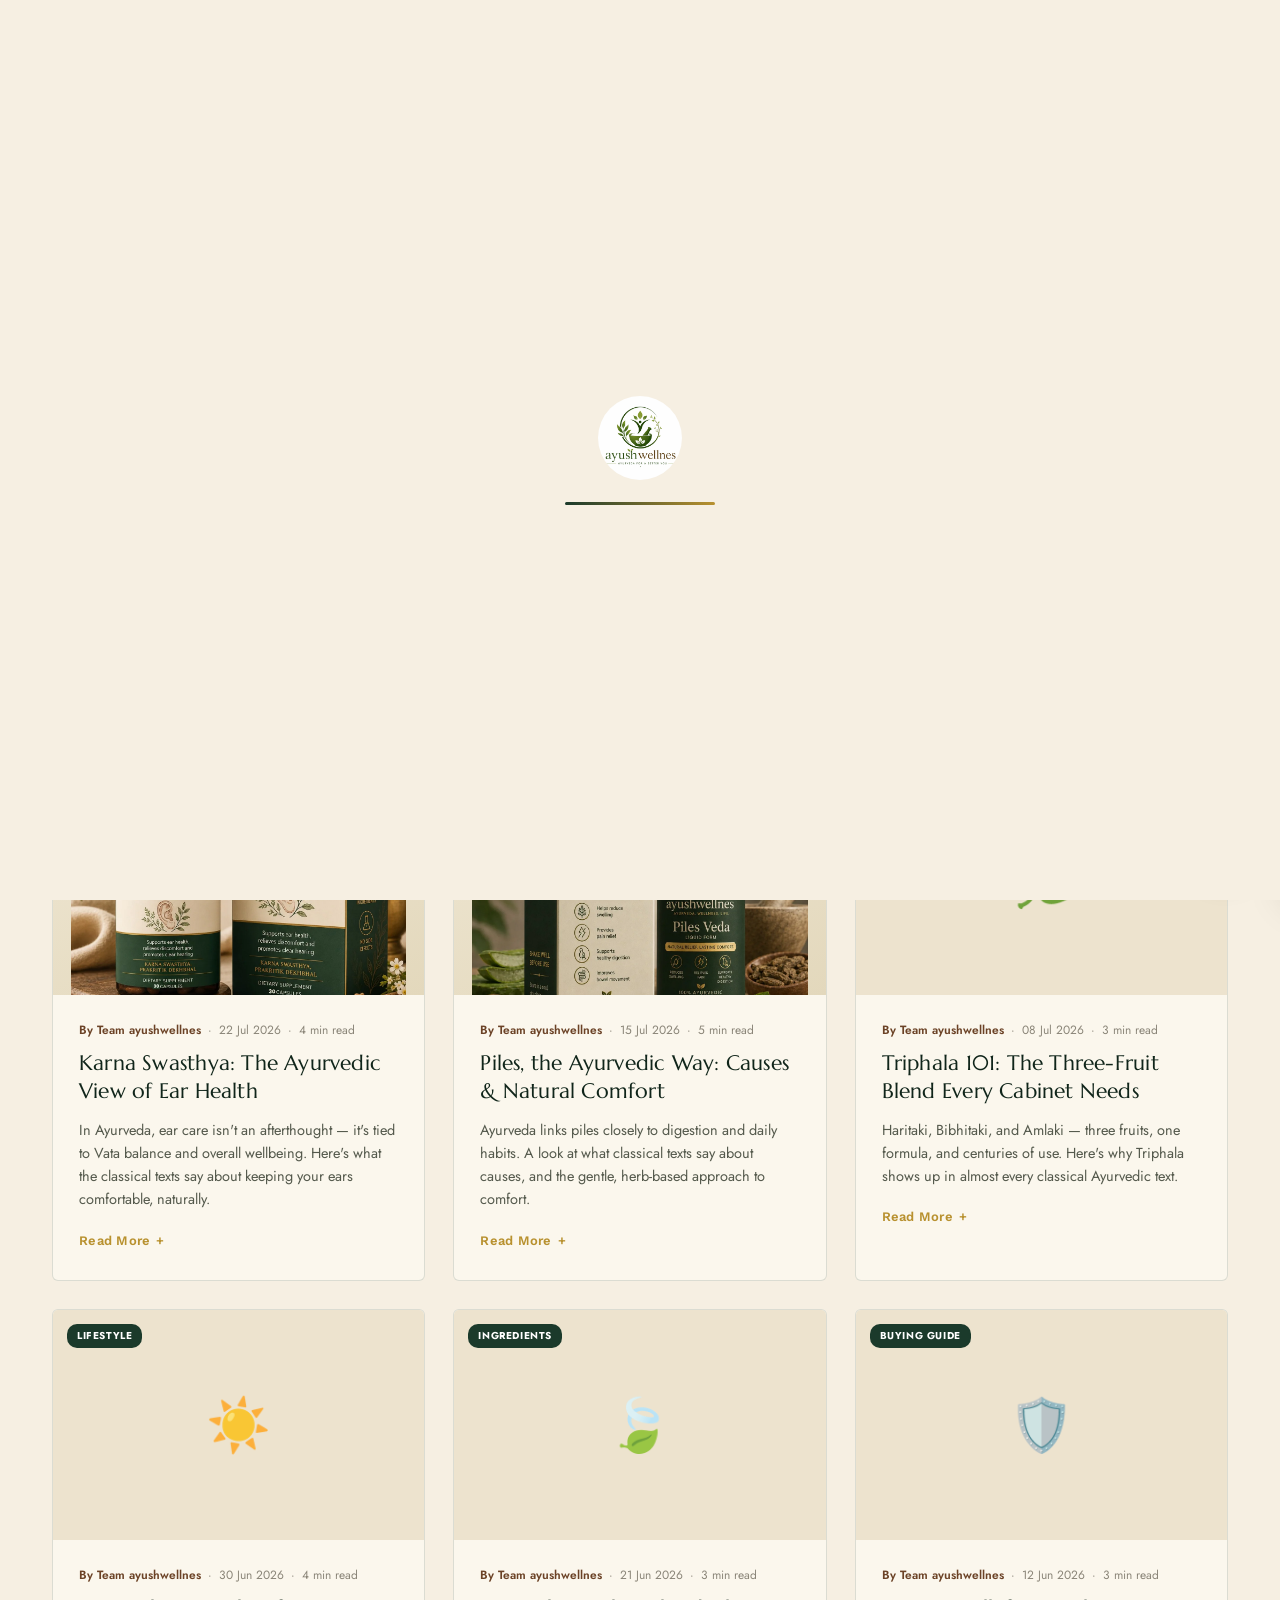
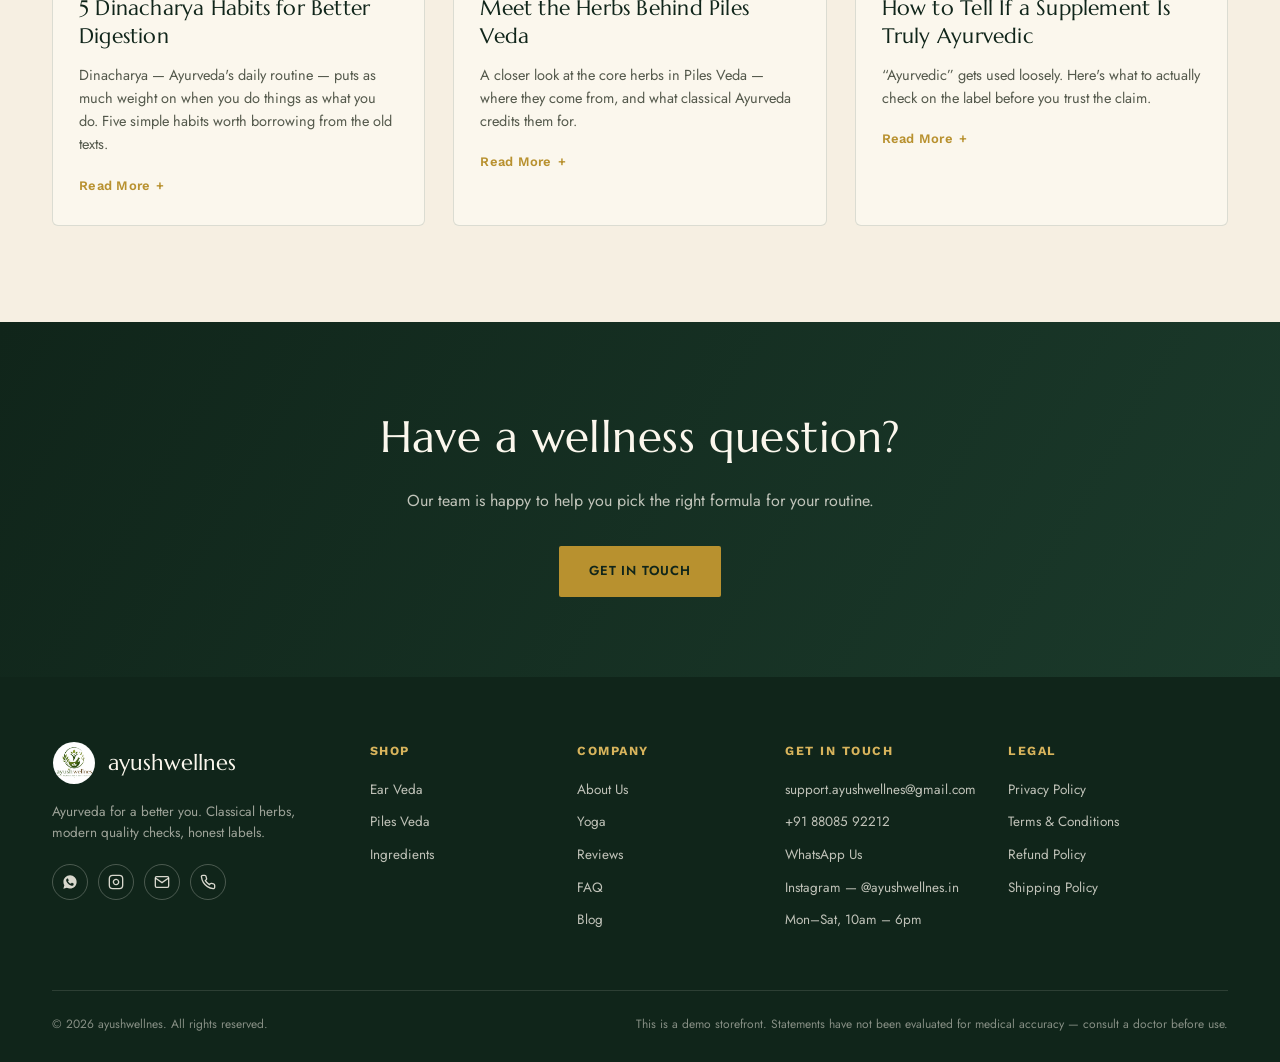
==== commit 78c3165f: "Add files via upload" ====
--- a/blog.html
+++ b/blog.html
@@ -20,7 +20,7 @@
 <header>
 <div class="nav-inner">
 <a class="brand" href="index.html">
-<picture><source srcset="logo.webp" type="image/webp"/><img alt="ayushwellnes logo" src="logo.jpg"/></picture>
+<picture><source srcset="logo.webp" type="image/webp"/><img alt="ayushwellnes logo" height="44" src="logo.jpg" width="44"/></picture>
 <div class="brand-text">
 <div class="name">ayushwellnes</div>
 <div class="tag" data-i18n="brand_tag">Ayurveda for a better you</div>
@@ -50,6 +50,18 @@
 <button class="lang-option" data-lang="hi" type="button">हिंदी</button>
 </div>
 </div>
+<div class="account-switcher" id="accountSwitcher">
+<button aria-label="Login / My Account" class="account-btn" data-i18n-aria="aria_account" id="accountBtn" type="button">
+<svg fill="none" stroke="currentColor" stroke-width="1.8" viewbox="0 0 24 24"><path d="M20 21v-2a4 4 0 0 0-4-4H8a4 4 0 0 0-4 4v2"></path><circle cx="12" cy="7" r="4"></circle></svg>
+</button>
+<div class="account-menu" id="accountMenu">
+<div class="account-menu-info">
+<div class="am-greeting"><span data-i18n="account_greeting">Hi</span> <span id="accountUserName"></span></div>
+<div class="am-note" data-i18n="account_menu_orders_note">Signed in on this device</div>
+</div>
+<button class="account-logout-btn" data-i18n="account_logout_btn" id="accountLogoutBtn" type="button">Logout</button>
+</div>
+</div>
 <button aria-label="Open cart" class="cart-btn" data-i18n-aria="aria_cart_open" id="cartOpenBtn">
 <svg fill="none" height="20" stroke="currentColor" stroke-width="1.8" viewbox="0 0 24 24" width="20"><circle cx="9" cy="21" r="1"></circle><circle cx="20" cy="21" r="1"></circle><path d="M1 1h4l2.68 13.39a2 2 0 0 0 2 1.61h9.72a2 2 0 0 0 2-1.61L23 6H6"></path></svg>
         <span data-i18n="cart_label">Cart</span> <span class="cart-count" id="cartCount">0</span>
@@ -209,7 +221,7 @@
 <div class="footer-grid">
 <div class="footer-brand">
 <div class="brand" style="pointer-events:none;">
-<picture><source srcset="logo.webp" type="image/webp"/><img alt="ayushwellnes logo" loading="lazy" src="logo.jpg" style="height:44px;width:44px;border-radius:50%;object-fit:cover;"/></picture>
+<picture><source srcset="logo.webp" type="image/webp"/><img alt="ayushwellnes logo" height="44" loading="lazy" src="logo.jpg" style="height:44px;width:44px;border-radius:50%;object-fit:cover;" width="44"/></picture>
 <div class="brand-text"><div class="name">ayushwellnes</div></div>
 </div>
 <p data-i18n="footer_tagline">Ayurveda for a better you. Classical herbs, modern quality checks, honest labels.</p>
@@ -223,8 +235,8 @@
 <div>
 <h5 data-i18n="footer_shop_h5">Shop</h5>
 <ul>
-<li><a data-i18n="footer_earveda_link" href="index.html#products">Ear Veda</a></li>
-<li><a data-i18n="footer_pilesveda_link" href="index.html#products">Piles Veda</a></li>
+<li><a data-i18n="footer_earveda_link" href="ear-veda.html">Ear Veda</a></li>
+<li><a data-i18n="footer_pilesveda_link" href="piles-veda.html">Piles Veda</a></li>
 <li><a data-i18n="footer_ingredients_link" href="index.html#apothecary">Ingredients</a></li>
 </ul>
 </div>
@@ -304,6 +316,39 @@
 </div>
 </div>
 </div>
+<!-- ===== LOGIN / SIGNUP MODAL ===== -->
+<div class="modal-overlay" id="authModal">
+<div class="modal auth-modal" id="authModalBox">
+<button class="modal-close" id="authModalCloseBtn" type="button">×</button>
+<div class="auth-tabs">
+<button class="auth-tab active" data-i18n="login_tab" data-tab="login" id="authTabLogin" type="button">Login</button>
+<button class="auth-tab" data-i18n="signup_tab" data-tab="signup" id="authTabSignup" type="button">Sign Up</button>
+</div>
+<form class="auth-form" id="loginForm">
+<label data-i18n="login_phone_label" for="loginPhone">Phone Number</label>
+<input id="loginPhone" required type="tel"/>
+<label data-i18n="login_password_label" for="loginPassword">Password</label>
+<input id="loginPassword" required type="password"/>
+<p class="auth-error" id="loginError" style="display:none;"></p>
+<button class="btn btn-primary" data-i18n="login_submit_btn" style="width:100%;justify-content:center;" type="submit">Login</button>
+<p class="auth-switch"><span data-i18n="login_switch_prompt">New here?</span> <a data-i18n="login_switch_link" href="#" id="goToSignup">Create an account</a></p>
+</form>
+<form class="auth-form" id="signupForm" style="display:none;">
+<label data-i18n="signup_name_label" for="signupName">Full Name</label>
+<input id="signupName" required type="text"/>
+<label data-i18n="login_phone_label" for="signupPhone">Phone Number</label>
+<input id="signupPhone" required type="tel"/>
+<label data-i18n="signup_email_label" for="signupEmail">Email (optional)</label>
+<input id="signupEmail" type="email"/>
+<label data-i18n="login_password_label" for="signupPassword">Password</label>
+<input id="signupPassword" required type="password"/>
+<p class="auth-error" id="signupError" style="display:none;"></p>
+<button class="btn btn-primary" data-i18n="signup_submit_btn" style="width:100%;justify-content:center;" type="submit">Create Account</button>
+<p class="auth-switch"><span data-i18n="signup_switch_prompt">Already have an account?</span> <a data-i18n="signup_switch_link" href="#" id="goToLogin">Login</a></p>
+</form>
+<p class="auth-demo-note" data-i18n="login_demo_note">Demo login — your account details are stored only in this browser, not on a real server.</p>
+</div>
+</div>
 <div class="float-stack">
 <button aria-label="Back to top" class="float-btn back-to-top" data-i18n-aria="aria_back_to_top" id="backToTopBtn" type="button">
 <svg fill="none" stroke="currentColor" stroke-width="2.2" viewbox="0 0 24 24"><path d="M12 19V5M5 12l7-7 7 7"></path></svg>
--- a/style.css
+++ b/style.css
@@ -129,6 +129,50 @@
   .lang-option:hover{background:var(--cream-deep);}
   .lang-option.active{color:var(--forest); font-weight:600; background:var(--cream-deep);}
 
+  /* ---------- Account switcher ---------- */
+  .account-switcher{position:relative;}
+  .account-btn{
+    width:36px; height:36px; border-radius:50%; border:1px solid var(--line); background:none;
+    display:flex; align-items:center; justify-content:center; color:var(--forest);
+    transition:border-color .2s ease, background .2s ease;
+  }
+  .account-btn svg{width:18px; height:18px;}
+  .account-btn:hover{border-color:var(--gold); background:var(--cream-deep);}
+  .account-switcher.logged-in .account-btn{background:var(--forest); border-color:var(--forest); color:var(--off-white); font-family:'Marcellus',serif; font-size:14px;}
+  .account-menu{
+    position:absolute; top:calc(100% + 8px); right:0;
+    background:var(--off-white); border:1px solid var(--line); border-radius:var(--radius);
+    box-shadow:var(--shadow); min-width:220px; padding:16px;
+    opacity:0; visibility:hidden; transform:translateY(-6px);
+    transition:opacity .18s ease, transform .18s ease, visibility .18s ease;
+    z-index:1200;
+  }
+  .account-switcher.open .account-menu{opacity:1; visibility:visible; transform:translateY(0);}
+  .am-greeting{font-family:'Marcellus',serif; font-size:15px; color:var(--forest-deep); margin-bottom:2px;}
+  .am-note{font-size:11.5px; color:#8a8f80; margin-bottom:14px;}
+  .account-logout-btn{
+    width:100%; text-align:center; padding:9px; font-size:12.5px; font-weight:600; letter-spacing:0.03em;
+    border:1px solid var(--line); border-radius:3px; color:var(--forest-deep); transition:background .2s ease;
+  }
+  .account-logout-btn:hover{background:var(--cream-deep);}
+
+  /* ---------- Auth (login/signup) modal ---------- */
+  .auth-tabs{display:flex; gap:8px; margin-bottom:22px; border-bottom:1px solid var(--line);}
+  .auth-tab{padding:10px 6px; font-size:13.5px; font-weight:600; color:#8a8f80; border-bottom:2px solid transparent; margin-bottom:-1px; transition:color .2s ease, border-color .2s ease;}
+  .auth-tab.active{color:var(--forest-deep); border-color:var(--gold);}
+  .auth-form label{font-size:12px; text-transform:uppercase; letter-spacing:0.05em; color:var(--brown); font-weight:600; display:block; margin-bottom:6px; margin-top:14px;}
+  .auth-form label:first-child{margin-top:0;}
+  .auth-form input{
+    width:100%; padding:11px 12px; border:1px solid var(--line); border-radius:3px; font-size:14px;
+    font-family:'Work Sans',sans-serif; background:var(--cream);
+  }
+  .auth-form input:focus{outline:none; border-color:var(--gold);}
+  .auth-form .btn{margin-top:20px;}
+  .auth-error{font-size:12.5px; color:#b23b3b; margin-top:10px;}
+  .auth-switch{font-size:12.5px; color:#5a6152; text-align:center; margin-top:16px;}
+  .auth-switch a{color:var(--gold); font-weight:600;}
+  .auth-demo-note{font-size:11.5px; color:#9a9488; text-align:center; margin-top:20px; padding-top:16px; border-top:1px solid var(--line);}
+
   /* ---------- Hero ---------- */
   .hero{
     position:relative;
@@ -190,8 +234,10 @@
   .hero-visual .stack{
     position:relative; border-radius:6px; overflow:hidden;
     box-shadow:var(--shadow);
-  }
-  .hero-visual img{width:100%; height:640px; object-fit:cover;}
+    animation:heroFloat 4.5s ease-in-out infinite; animation-delay:1.3s;
+  }
+  @keyframes heroFloat{0%,100%{transform:translateY(0);} 50%{transform:translateY(-14px);}}
+  .hero-visual img{width:100%; height:auto; display:block; object-fit:contain;}
   .hero-badge{
     position:absolute; bottom:-22px; left:-22px; background:var(--forest);
     color:var(--off-white); padding:18px 22px; border-radius:4px; box-shadow:var(--shadow);
@@ -278,6 +324,7 @@
     background:none; border:1.5px solid var(--forest); color:var(--forest-deep); padding:12px 20px;
     font-size:12.5px; font-weight:600; letter-spacing:0.05em; text-transform:uppercase; border-radius:3px;
     flex:1; transition:background .2s ease, color .2s ease;
+    display:flex; align-items:center; justify-content:center; text-align:center;
   }
   .view-details-btn:hover{background:var(--forest); color:var(--off-white);}
 
@@ -450,6 +497,64 @@
   .p-pharmeasy .p-word{color:#00997A;}
   .p-amazon .p-icon{background:rgba(35,41,31,0.08); color:#E47911;}
   .p-amazon .p-word{color:var(--ink);}
+
+  /* ---------- Swipeable product gallery ---------- */
+  .pgallery{position:relative;}
+  .pgallery-track{
+    display:flex; overflow-x:auto; scroll-snap-type:x mandatory; scroll-behavior:smooth;
+    border-radius:6px; -webkit-overflow-scrolling:touch; scrollbar-width:none; background:linear-gradient(160deg,#EFE7D3,#E3D8BC);
+  }
+  .pgallery-track::-webkit-scrollbar{display:none;}
+  .pgallery-slide{flex:0 0 100%; scroll-snap-align:start; aspect-ratio:1/1;}
+  .pgallery-slide img{width:100%; height:100%; object-fit:cover; display:block;}
+  .pgallery-arrow{
+    position:absolute; top:50%; transform:translateY(-50%); width:38px; height:38px; border-radius:50%;
+    background:rgba(251,247,237,0.92); box-shadow:var(--shadow); display:flex; align-items:center; justify-content:center;
+    z-index:2; color:var(--forest); transition:background .2s ease;
+  }
+  .pgallery-arrow:hover{background:var(--off-white);}
+  .pgallery-arrow.prev{left:14px;}
+  .pgallery-arrow.next{right:14px;}
+  .pgallery-dots{display:flex; justify-content:center; gap:8px; margin-top:16px;}
+  .pgallery-dot{width:8px; height:8px; border-radius:50%; background:var(--line); transition:background .2s ease, width .2s ease;}
+  .pgallery-dot.active{background:var(--gold); width:22px; border-radius:4px;}
+  .pgallery.single .pgallery-arrow, .pgallery.single .pgallery-dots{display:none;}
+
+  /* ---------- Product detail page ---------- */
+  .breadcrumb{font-size:12.5px; color:#8a8f80; margin-bottom:18px;}
+  .breadcrumb a{color:#8a8f80; transition:color .2s ease;}
+  .breadcrumb a:hover{color:var(--gold);}
+  .breadcrumb .sep{margin:0 6px;}
+  .breadcrumb .current{color:var(--forest-deep); font-weight:600;}
+  .pd-page-grid{display:grid; grid-template-columns:1fr 1fr; gap:56px; align-items:start;}
+  .pd-page-info h1{font-size:clamp(32px,4vw,44px); color:var(--forest-deep); margin-bottom:6px;}
+  .pd-page-info .sub{font-size:13px; letter-spacing:0.12em; text-transform:uppercase; color:var(--brown); font-weight:600; margin-bottom:12px;}
+  .pd-page-info .desc{font-size:15px; color:#54594c; margin:18px 0;}
+  .pd-page-info .benefit-list{margin-bottom:22px;}
+  .pd-page-info .price-row{border:none; padding:0; margin-bottom:20px;}
+  .pd-page-info .product-actions{margin-bottom:24px;}
+  .pd-trustrow{display:flex; flex-wrap:wrap; gap:10px 22px; padding-top:20px; border-top:1px solid var(--line);}
+  .pd-trustrow span{display:flex; align-items:center; gap:7px; font-size:12.5px; color:var(--forest-deep); font-weight:600;}
+  .pd-trustrow svg{width:15px;height:15px; color:var(--gold);}
+
+  .pd-ingredients{margin-top:80px;}
+  .ingredient-grid{display:grid; grid-template-columns:repeat(4,1fr); gap:22px;}
+  .ingredient-card{background:var(--off-white); border:1px solid var(--line); border-radius:5px; padding:20px; transition:border-color .25s ease, transform .25s ease;}
+  .ingredient-card:hover{border-color:var(--gold); transform:translateY(-4px);}
+  .ingredient-card h5{font-size:14.5px; color:var(--forest-deep); margin-bottom:6px;}
+  .ingredient-card p{font-size:12.5px; color:#5a6152; line-height:1.5;}
+
+  .pd-suppfacts{margin-top:70px; max-width:560px;}
+  .suppfacts-box{border:2px solid var(--forest-deep); border-radius:6px; padding:26px 28px; background:var(--off-white);}
+  .suppfacts-box h2{font-size:24px; color:var(--forest-deep); margin-bottom:4px;}
+  .suppfacts-box .sf-line{font-size:13px; color:#54594c; margin-bottom:3px;}
+  .suppfacts-box hr{border:none; border-top:2px solid var(--forest-deep); margin:14px 0;}
+  .suppfacts-box hr.thin{border-top:1px solid var(--line);}
+  .sf-blend-row{display:flex; justify-content:space-between; font-weight:700; font-size:14px; color:var(--forest-deep); margin-bottom:8px;}
+  .sf-ingredient-line{font-size:13px; color:#454b3f; padding:3px 0;}
+  .sf-dv-note{font-size:11px; color:#8a8f80; margin-top:10px;}
+  .sf-other{font-size:12.5px; color:#54594c; margin-top:16px;}
+  .sf-other b{color:var(--forest-deep);}
 
   /* ---------- Legal / policy pages ---------- */
   .legal-page{padding:64px 0 96px;}
@@ -623,7 +728,12 @@
     box-shadow:0 8px 24px rgba(0,0,0,0.25); transition:transform .25s ease, opacity .25s ease;
   }
   .float-btn:hover{transform:scale(1.08);}
-  .whatsapp-float{width:58px; height:58px; background:#25D366;}
+  .whatsapp-float{width:58px; height:58px; background:#25D366; animation:waPulse 2.6s ease-out infinite;}
+  @keyframes waPulse{
+    0%{box-shadow:0 8px 24px rgba(0,0,0,0.25), 0 0 0 0 rgba(37,211,102,0.55);}
+    70%{box-shadow:0 8px 24px rgba(0,0,0,0.25), 0 0 0 14px rgba(37,211,102,0);}
+    100%{box-shadow:0 8px 24px rgba(0,0,0,0.25), 0 0 0 0 rgba(37,211,102,0);}
+  }
   .whatsapp-float svg{width:28px;height:28px;fill:#fff;}
   .call-float{width:50px; height:50px; background:var(--forest);}
   .call-float svg{width:22px;height:22px;stroke:#fff;}
@@ -749,7 +859,6 @@
     .nav-right{gap:14px;}
     .hero-grid{grid-template-columns:1fr;}
     .hero-visual{order:-1;}
-    .hero-visual img{height:380px;}
     .product-grid{grid-template-columns:1fr;}
     .blog-grid{grid-template-columns:repeat(2,1fr);}
     .about-grid{grid-template-columns:1fr;}
@@ -765,8 +874,11 @@
     .footer-grid{grid-template-columns:1fr 1fr;}
     .enquiry-grid{grid-template-columns:1fr;}
     .enquiry-form-wrap{padding:28px 24px;}
+    .pd-page-grid{grid-template-columns:1fr; gap:32px;}
+    .ingredient-grid{grid-template-columns:1fr 1fr;}
     .pd-grid{grid-template-columns:1fr;}
     .pd-media img{height:220px;}
+    .pd-info{padding:24px 22px;}
     .contact-cards{grid-template-columns:1fr;}
   }
   @media (max-width:560px){
@@ -785,12 +897,18 @@
     .rs-bars{min-width:0; width:100%;}
     .nav-right{gap:10px;}
     .cart-btn span[data-i18n="cart_label"]{display:none;}
+    .brand-text .tag{display:none;}
   }
   @media (max-width:380px){
     .wrap{padding:0 20px;}
     .nav-inner{padding:14px 20px;}
     .lang-btn{padding:6px 8px; gap:4px;}
+    .lang-btn #langNowLabel{display:none;}
     .lang-menu{min-width:118px;}
+    .brand img{height:36px; width:36px;}
+    .brand{gap:8px;}
+    .brand-text .name{font-size:17px;}
+    .product-actions{flex-direction:column;}
     .float-stack{bottom:18px; right:16px; gap:10px;}
     .whatsapp-float{width:50px; height:50px;}
     .whatsapp-float svg{width:24px;height:24px;}
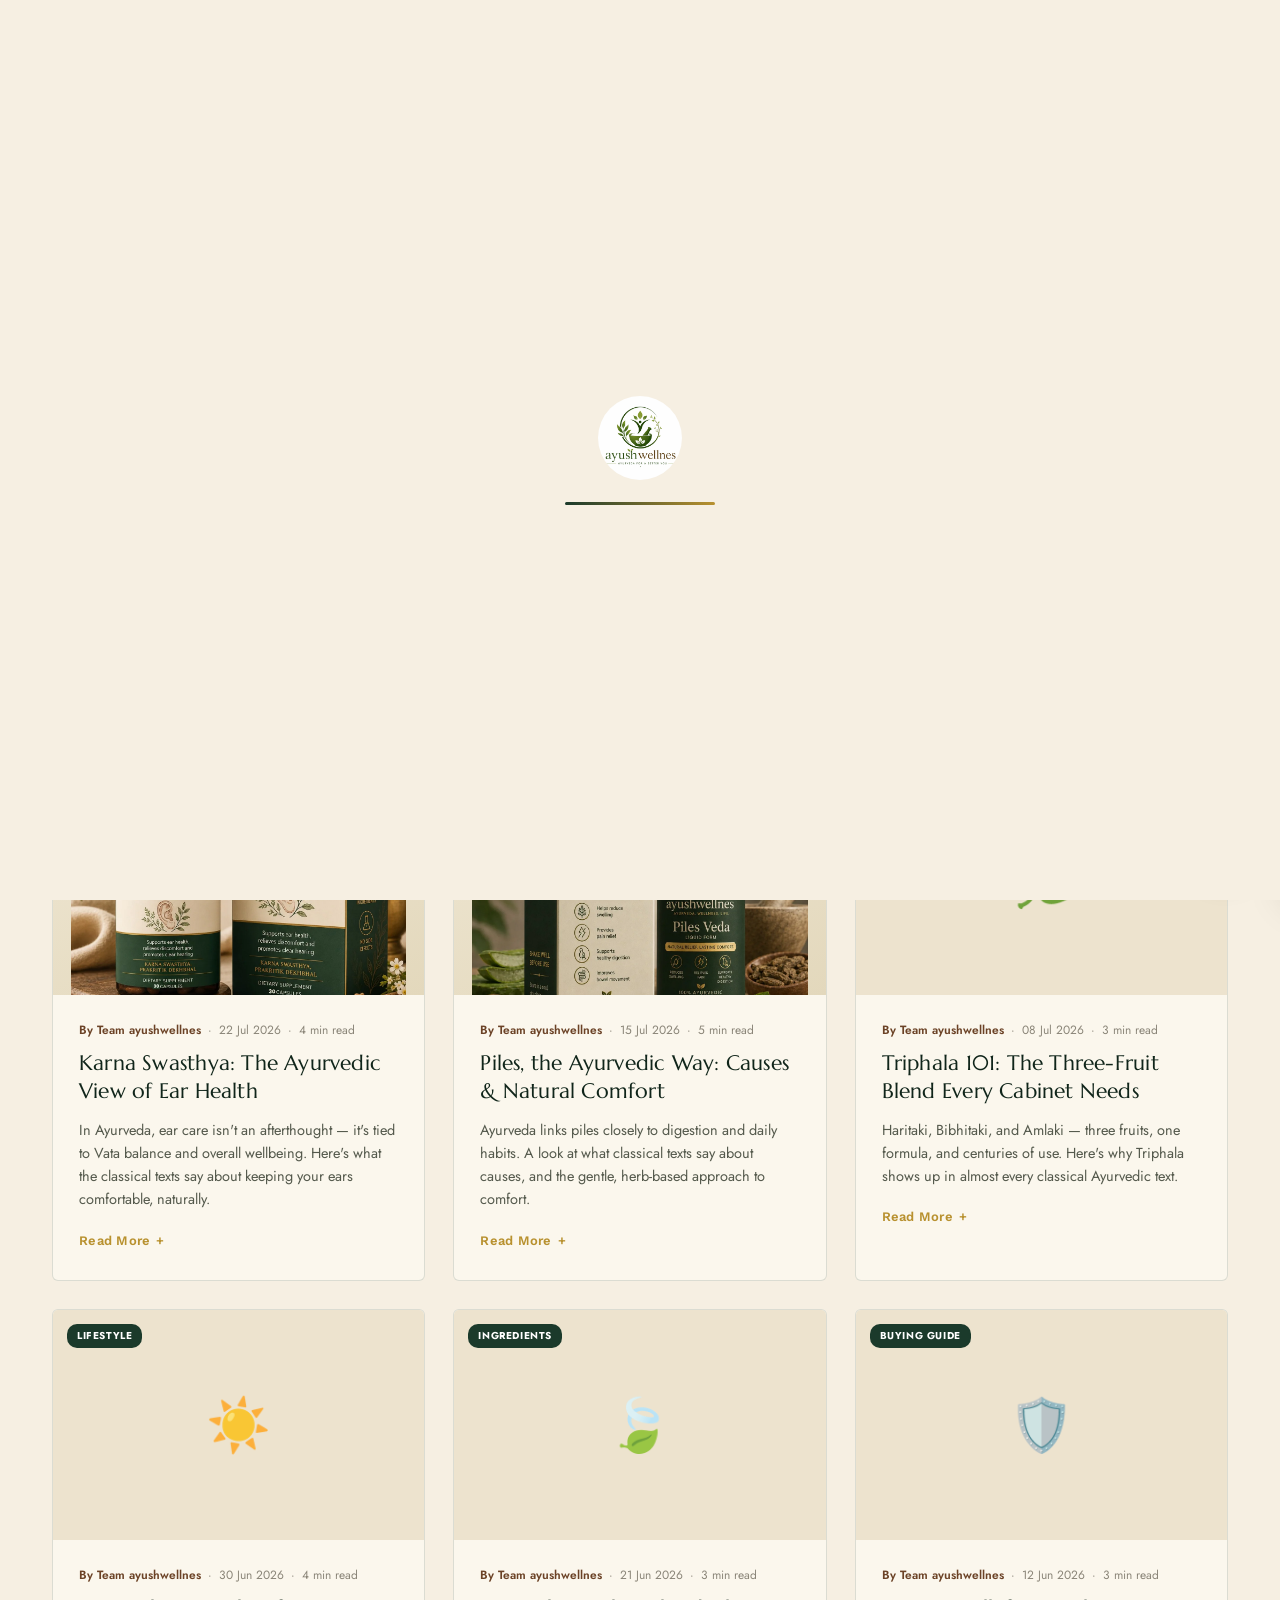
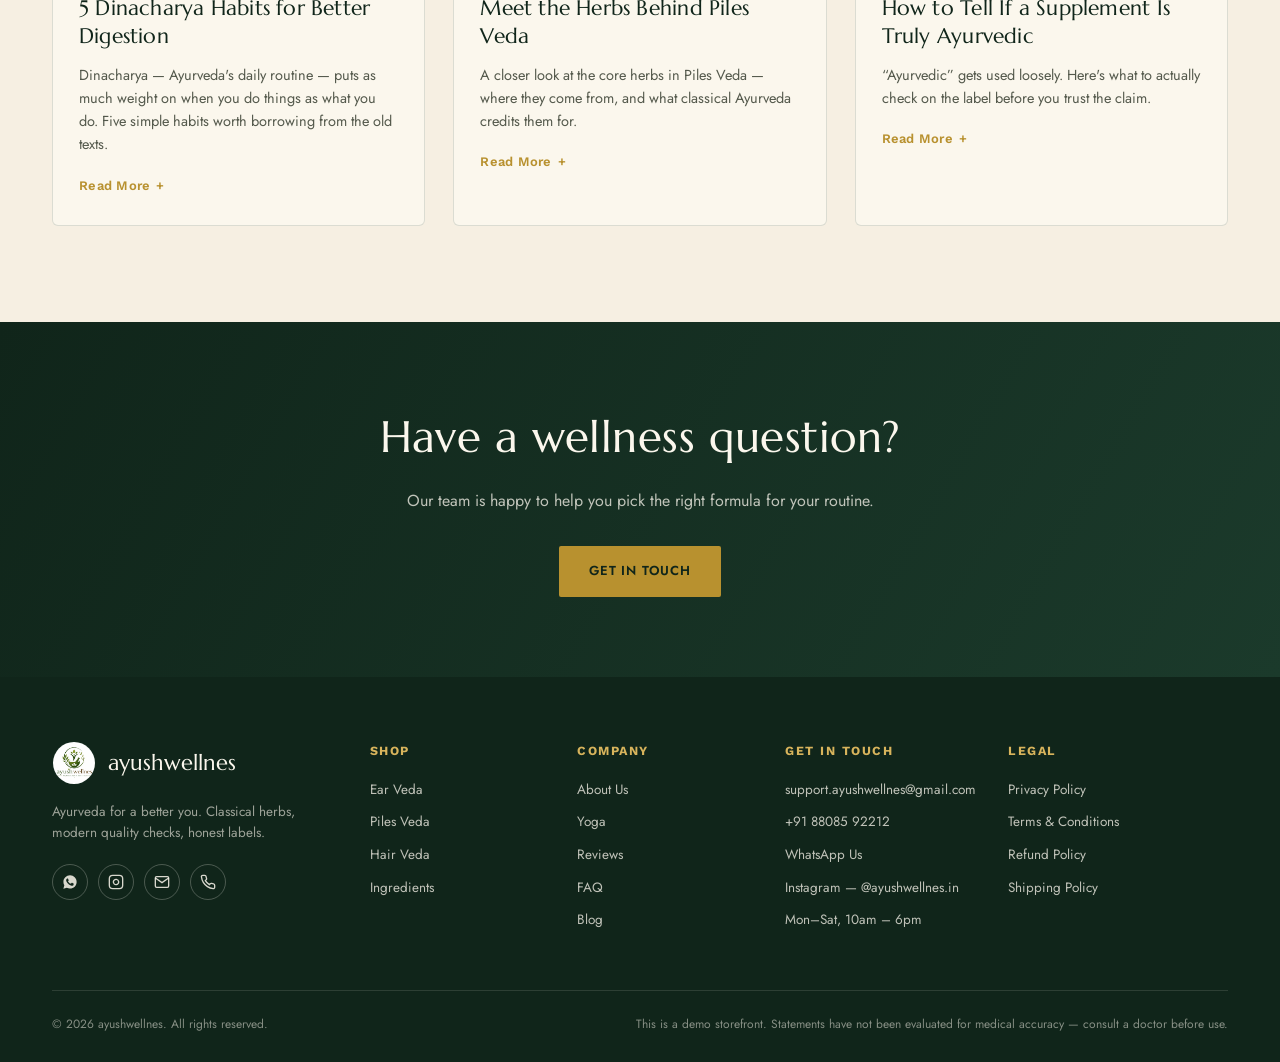
==== commit 4bce92c4: "Add files via upload" ====
--- a/blog.html
+++ b/blog.html
@@ -237,6 +237,7 @@
 <ul>
 <li><a data-i18n="footer_earveda_link" href="ear-veda.html">Ear Veda</a></li>
 <li><a data-i18n="footer_pilesveda_link" href="piles-veda.html">Piles Veda</a></li>
+<li><a data-i18n="footer_hairveda_link" href="hair-veda.html">Hair Veda</a></li>
 <li><a data-i18n="footer_ingredients_link" href="index.html#apothecary">Ingredients</a></li>
 </ul>
 </div>
--- a/style.css
+++ b/style.css
@@ -237,14 +237,14 @@
     animation:heroFloat 4.5s ease-in-out infinite; animation-delay:1.3s;
   }
   @keyframes heroFloat{0%,100%{transform:translateY(0);} 50%{transform:translateY(-14px);}}
-  .hero-visual img{width:100%; height:auto; display:block; object-fit:contain;}
+  .hero-visual img, .hero-visual video{width:100%; height:auto; display:block; object-fit:contain;}
   .hero-badge{
-    position:absolute; bottom:-22px; left:-22px; background:var(--forest);
-    color:var(--off-white); padding:18px 22px; border-radius:4px; box-shadow:var(--shadow);
-    max-width:210px;
-  }
-  .hero-badge .num{font-family:'Marcellus',serif; font-size:26px; color:var(--gold-light);}
-  .hero-badge .lbl{font-size:11px; letter-spacing:0.05em; text-transform:uppercase; opacity:0.85;}
+    position:absolute; bottom:-18px; left:-18px; background:var(--forest);
+    color:var(--off-white); padding:13px 16px; border-radius:4px; box-shadow:var(--shadow);
+    max-width:170px;
+  }
+  .hero-badge .num{font-family:'Marcellus',serif; font-size:20px; color:var(--gold-light);}
+  .hero-badge .lbl{font-size:10px; letter-spacing:0.05em; text-transform:uppercase; opacity:0.85;}
 
   /* ---------- Hero trust band ---------- */
   .hero-band{background:var(--cream-deep); border-top:1px solid var(--line); border-bottom:1px solid var(--line);}
@@ -825,7 +825,7 @@
   .modal h3{font-size:24px; color:var(--forest-deep); margin-bottom:10px;}
   .modal p.mnote{font-size:13px; color:#5a6152; margin-bottom:22px;}
   .modal label{font-size:12px; text-transform:uppercase; letter-spacing:0.05em; color:var(--brown); font-weight:600; display:block; margin-bottom:6px; margin-top:16px;}
-  .modal input, .modal textarea{
+  .modal input, .modal textarea, .modal select{
     width:100%; padding:11px 13px; border:1px solid var(--line); border-radius:3px; font-family:'Jost',sans-serif; font-size:14px; background:var(--cream);
   }
   .modal .btn{width:100%; justify-content:center; margin-top:24px;}
@@ -867,7 +867,12 @@
     .stats-grid{grid-template-columns:1fr 1fr; gap:32px 20px;}
     .routine-timeline{grid-template-columns:1fr; gap:40px;}
     .routine-timeline::before{display:none;}
-    .test-grid{grid-template-columns:1fr;}
+    .test-grid{
+      display:flex; grid-template-columns:unset; overflow-x:auto; scroll-snap-type:x mandatory;
+      -webkit-overflow-scrolling:touch; gap:16px; padding-bottom:6px; scrollbar-width:none;
+    }
+    .test-grid::-webkit-scrollbar{display:none;}
+    .test-card{flex:0 0 85%; scroll-snap-align:center;}
     .cert-grid{grid-template-columns:repeat(3,1fr);}
     .platform-grid{grid-template-columns:repeat(3,1fr);}
     .yoga-grid{grid-template-columns:1fr 1fr;}
@@ -887,7 +892,7 @@
     .platform-grid{grid-template-columns:repeat(2,1fr);}
     .yoga-grid{grid-template-columns:1fr;}
     .footer-grid{grid-template-columns:1fr;}
-    .hero-badge{left:0; bottom:-30px; max-width:180px;}
+    .hero-badge{left:0; bottom:-24px; max-width:150px;}
     .review-summary{flex-direction:column; gap:22px; padding:28px 22px;}
     .rs-score{border-right:none; padding-right:0; border-bottom:1px solid var(--line); padding-bottom:18px; width:100%;}
     .price-row{flex-direction:column; align-items:stretch; gap:14px;}
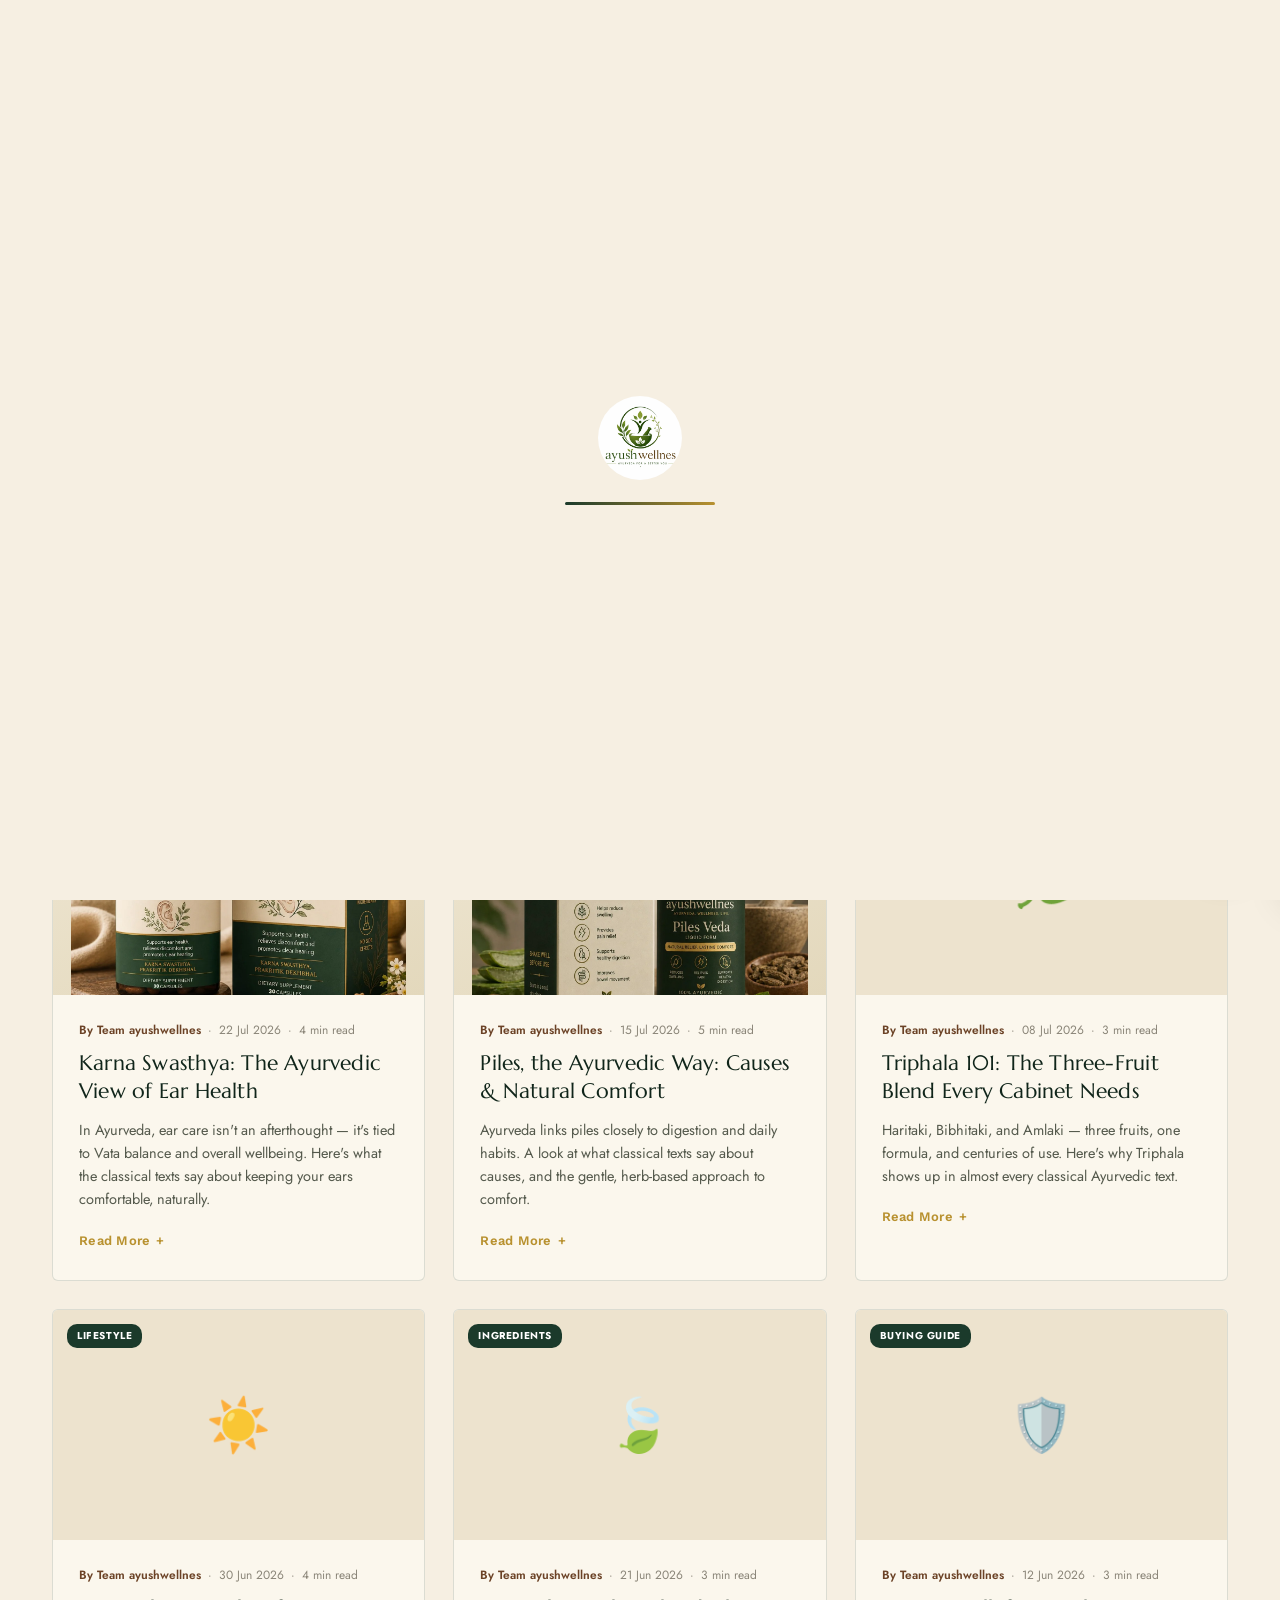
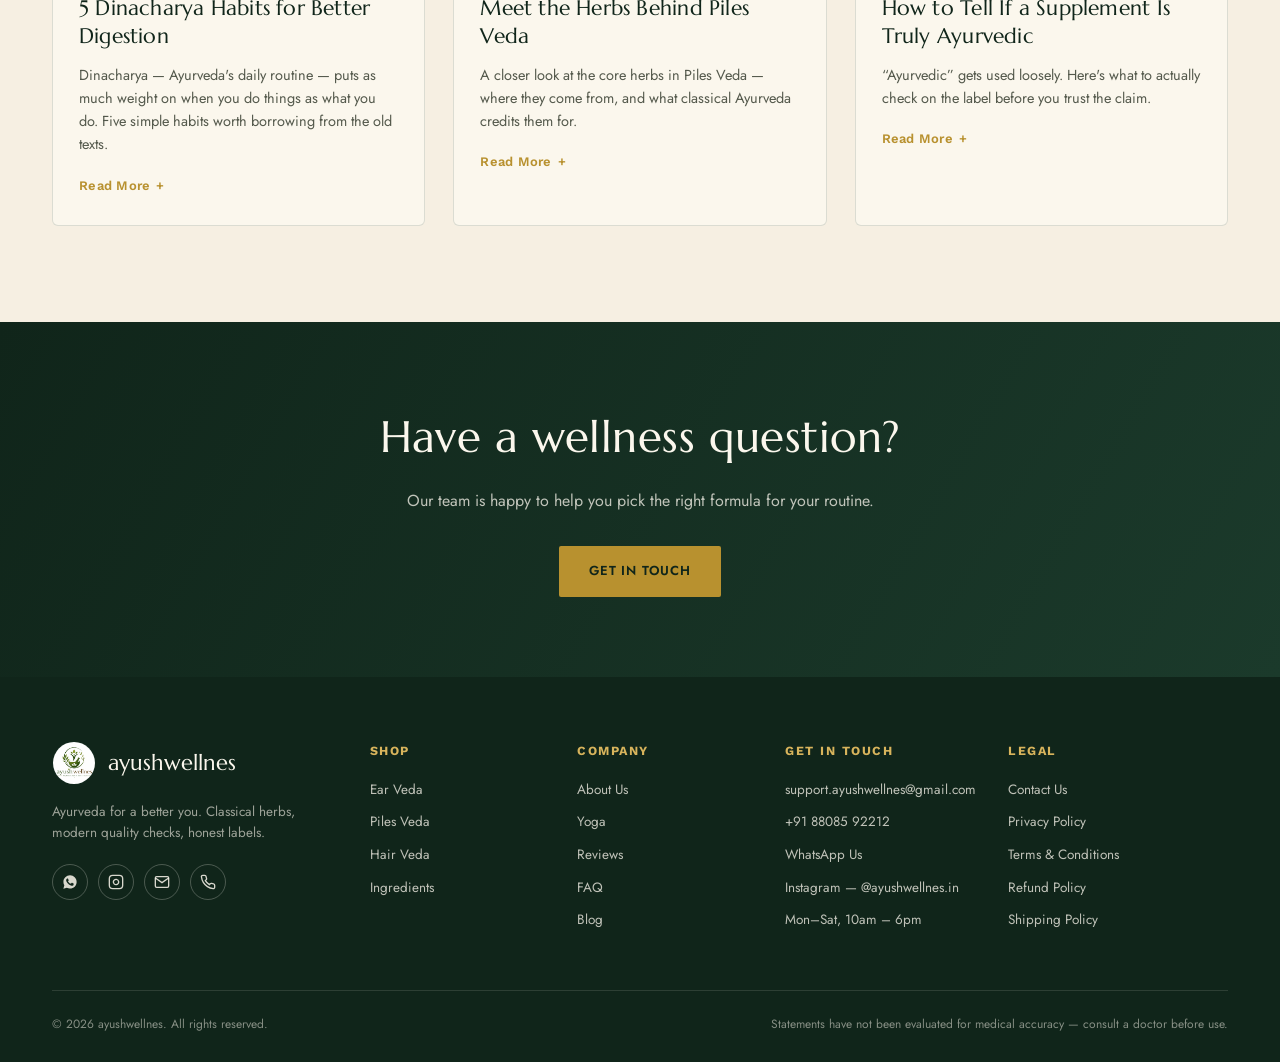
==== commit 6d6394ef: "Add files via upload" ====
--- a/blog.html
+++ b/blog.html
@@ -6,6 +6,26 @@
 <meta content="width=device-width, initial-scale=1.0" name="viewport"/>
 <title>Blog — ayushwellnes | Notes on Ayurveda &amp; Wellness</title>
 <meta content="Short, practical reads on Ayurveda, classical herbs, and everyday wellness from ayushwellnes." name="description"/>
+<link rel="canonical" href="https://ayushwellnes.in/blog.html"/>
+<meta content="Blog — ayushwellnes | Notes on Ayurveda &amp; Wellness" property="og:title"/>
+<meta content="Short, practical reads on Ayurveda, classical herbs, and everyday wellness from ayushwellnes." property="og:description"/>
+<meta content="https://ayushwellnes.in/blog.html" property="og:url"/>
+<meta content="website" property="og:type"/>
+<meta content="ayushwellnes" property="og:site_name"/>
+<meta content="https://ayushwellnes.in/og-image.jpg" property="og:image"/>
+<meta content="1200" property="og:image:width"/>
+<meta content="630" property="og:image:height"/>
+<meta content="summary_large_image" name="twitter:card"/>
+<meta content="Blog — ayushwellnes | Notes on Ayurveda &amp; Wellness" name="twitter:title"/>
+<meta content="Short, practical reads on Ayurveda, classical herbs, and everyday wellness from ayushwellnes." name="twitter:description"/>
+<meta content="https://ayushwellnes.in/og-image.jpg" name="twitter:image"/>
+<link rel="icon" type="image/x-icon" href="favicon.ico"/>
+<link rel="icon" type="image/png" sizes="16x16" href="favicon-16x16.png"/>
+<link rel="icon" type="image/png" sizes="32x32" href="favicon-32x32.png"/>
+<link rel="icon" type="image/png" sizes="48x48" href="favicon-48x48.png"/>
+<link rel="icon" type="image/png" sizes="96x96" href="favicon-96x96.png"/>
+<link rel="icon" type="image/png" sizes="192x192" href="favicon-192x192.png"/>
+<link rel="apple-touch-icon" sizes="180x180" href="apple-touch-icon.png"/>
 <link href="https://fonts.googleapis.com" rel="preconnect"/>
 <link crossorigin="" href="https://fonts.gstatic.com" rel="preconnect"/>
 <link href="https://fonts.googleapis.com/css2?family=Marcellus&amp;family=Jost:wght@300;400;500;600;700&amp;family=Work+Sans:wght@400;500;600&amp;display=swap" rel="stylesheet"/>
@@ -264,6 +284,7 @@
 <div>
 <h5 data-i18n="footer_legal_h5">Legal</h5>
 <ul>
+<li><a data-i18n="footer_contact_link" href="contact.html">Contact Us</a></li>
 <li><a data-i18n="footer_privacy_link" href="privacy.html">Privacy Policy</a></li>
 <li><a data-i18n="footer_terms_link" href="terms.html">Terms &amp; Conditions</a></li>
 <li><a data-i18n="footer_refund_link" href="refund.html">Refund Policy</a></li>
@@ -273,7 +294,7 @@
 </div>
 <div class="footer-bottom">
 <span data-i18n="footer_copyright">© 2026 ayushwellnes. All rights reserved.</span>
-<span data-i18n="footer_disclaimer">This is a demo storefront. Statements have not been evaluated for medical accuracy — consult a doctor before use.</span>
+<span data-i18n="footer_disclaimer">Statements have not been evaluated for medical accuracy — consult a doctor before use.</span>
 </div>
 </div>
 </footer>
@@ -296,7 +317,7 @@
 <button class="modal-close" id="modalCloseBtn">×</button>
 <div id="modalFormWrap">
 <h3 data-i18n="checkout_title">Complete your order</h3>
-<p class="mnote" data-i18n="checkout_note">This is a demo checkout — no payment will be taken. In a live store this step would connect to a real payment gateway.</p>
+<p class="mnote" data-i18n="checkout_note">Placing an order opens WhatsApp with your order details so our team can confirm it and share payment options with you.</p>
 <form id="checkoutForm">
 <label data-i18n="form_name_label" for="cName">Full Name</label>
 <input id="cName" required="" type="text"/>
@@ -311,7 +332,7 @@
 <div class="success-box">
 <svg class="ic" fill="none" stroke="currentColor" stroke-width="1.6" viewbox="0 0 24 24"><circle cx="12" cy="12" r="10"></circle><path d="M8 12l2.5 2.5L16 9"></path></svg>
 <h3 data-i18n="checkout_success_h3">Order received!</h3>
-<p class="mnote" data-i18n="checkout_success_note">Thank you — we've noted your order. Our team will reach out shortly to confirm delivery.</p>
+<p class="mnote" data-i18n="checkout_success_note">Thank you — your order details have been sent to us on WhatsApp. Our team will confirm delivery and payment shortly.</p>
 <button class="btn btn-outline" data-i18n="checkout_continue_btn" id="modalDoneBtn" style="width:100%;justify-content:center;">Continue Shopping</button>
 </div>
 </div>
@@ -347,7 +368,7 @@
 <button class="btn btn-primary" data-i18n="signup_submit_btn" style="width:100%;justify-content:center;" type="submit">Create Account</button>
 <p class="auth-switch"><span data-i18n="signup_switch_prompt">Already have an account?</span> <a data-i18n="signup_switch_link" href="#" id="goToLogin">Login</a></p>
 </form>
-<p class="auth-demo-note" data-i18n="login_demo_note">Demo login — your account details are stored only in this browser, not on a real server.</p>
+<p class="auth-note" data-i18n="login_note">For your security, please use a password you don't use elsewhere.</p>
 </div>
 </div>
 <div class="float-stack">
--- a/style.css
+++ b/style.css
@@ -171,7 +171,7 @@
   .auth-error{font-size:12.5px; color:#b23b3b; margin-top:10px;}
   .auth-switch{font-size:12.5px; color:#5a6152; text-align:center; margin-top:16px;}
   .auth-switch a{color:var(--gold); font-weight:600;}
-  .auth-demo-note{font-size:11.5px; color:#9a9488; text-align:center; margin-top:20px; padding-top:16px; border-top:1px solid var(--line);}
+  .auth-note{font-size:11.5px; color:#9a9488; text-align:center; margin-top:20px; padding-top:16px; border-top:1px solid var(--line);}
 
   /* ---------- Hero ---------- */
   .hero{
@@ -885,6 +885,14 @@
     .pd-media img{height:220px;}
     .pd-info{padding:24px 22px;}
     .contact-cards{grid-template-columns:1fr;}
+    .section{padding:56px 0;}
+    .section-head{margin-bottom:36px;}
+    .hero{padding:52px 0 40px;}
+    .blog-hero-section{padding:56px 0 40px;}
+    .legal-page{padding:44px 0 64px;}
+    .product-media img{height:260px;}
+    .product-body{padding:24px 22px 26px;}
+    .product-body h3{font-size:24px;}
   }
   @media (max-width:560px){
     .badge-grid{grid-template-columns:1fr;}
@@ -898,11 +906,20 @@
     .price-row{flex-direction:column; align-items:stretch; gap:14px;}
     .add-btn{width:100%; justify-content:center;}
     .blog-grid{grid-template-columns:1fr;}
-    .blog-hero-section{padding:64px 0 44px;}
+    .blog-hero-section{padding:40px 0 32px;}
     .rs-bars{min-width:0; width:100%;}
     .nav-right{gap:10px;}
     .cart-btn span[data-i18n="cart_label"]{display:none;}
     .brand-text .tag{display:none;}
+    .section{padding:44px 0;}
+    .section-head{margin-bottom:28px;}
+    .hero{padding:40px 0 32px;}
+    .hero h1{font-size:clamp(28px,7vw,38px);}
+    .legal-page{padding:36px 0 48px;}
+    .product-media{padding:20px;}
+    .product-media img{height:210px;}
+    .pd-media{padding:20px;}
+    .pd-media img{height:190px;}
   }
   @media (max-width:380px){
     .wrap{padding:0 20px;}
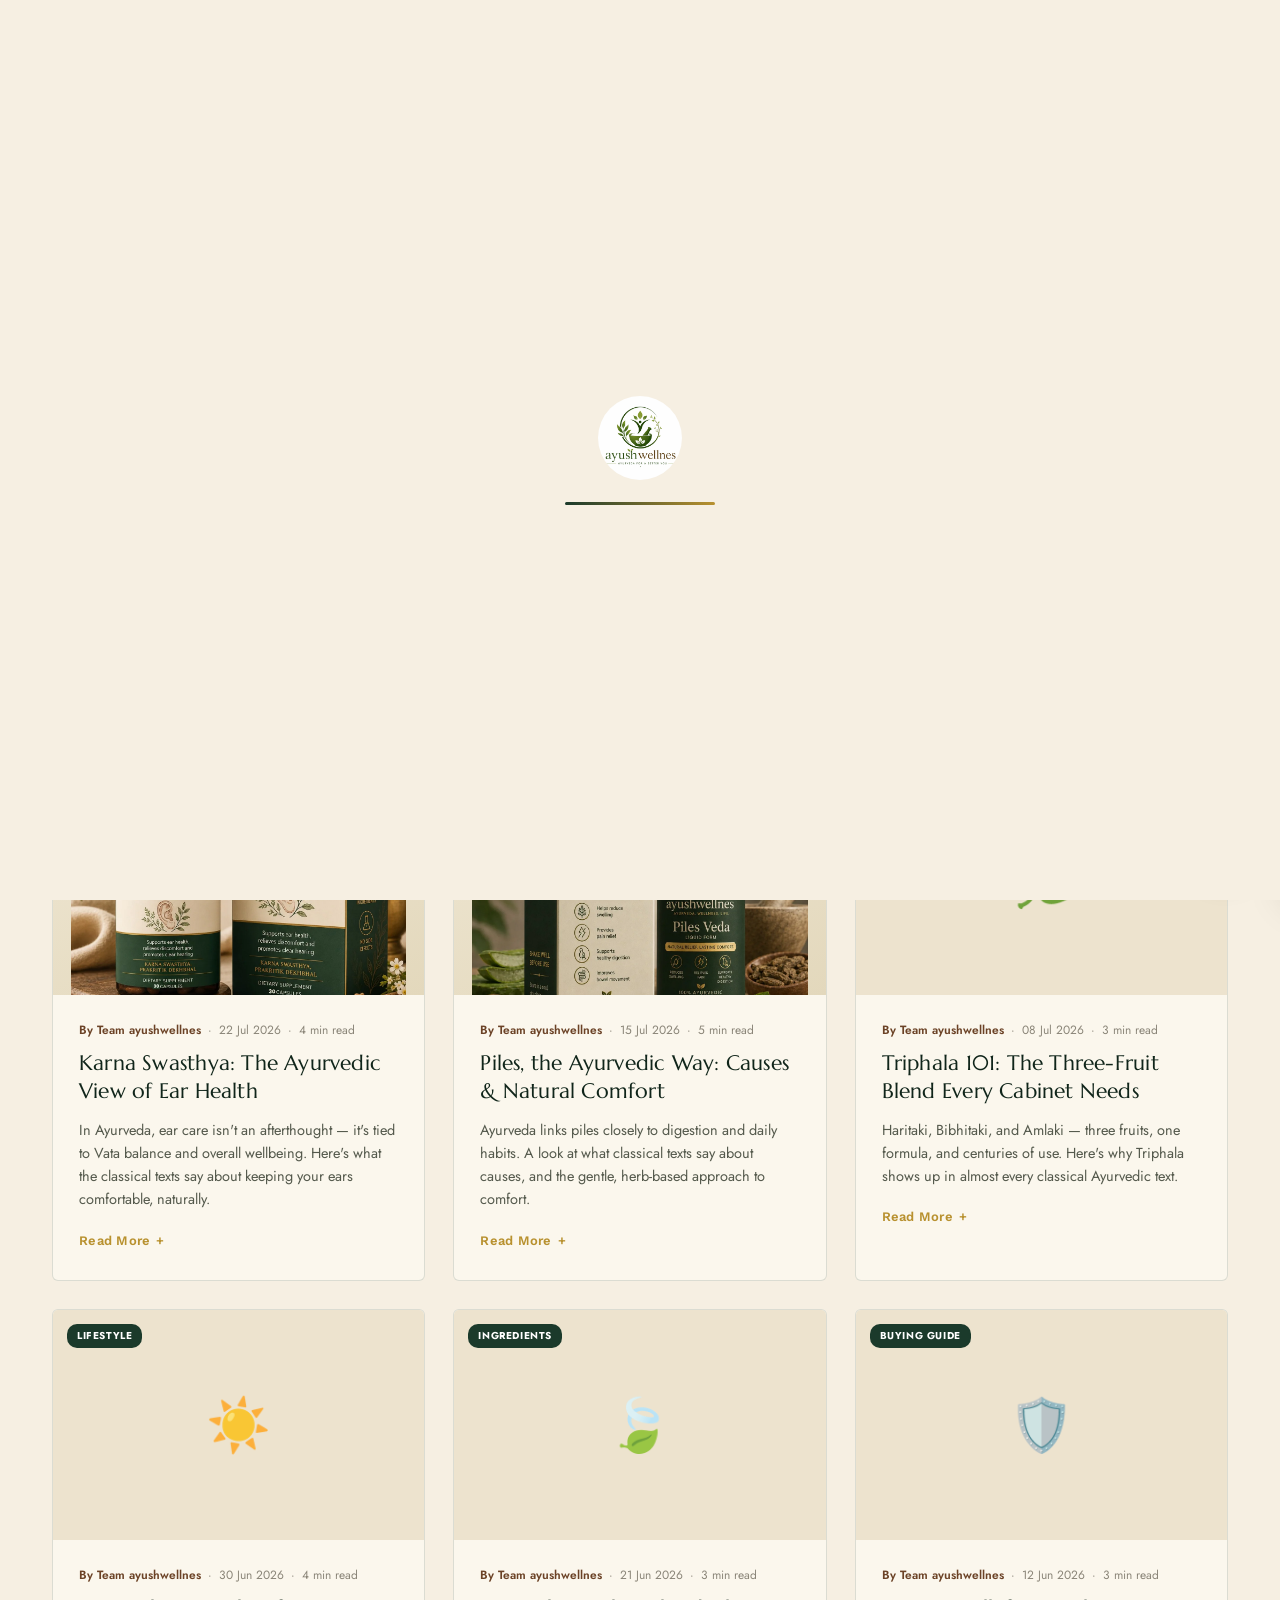
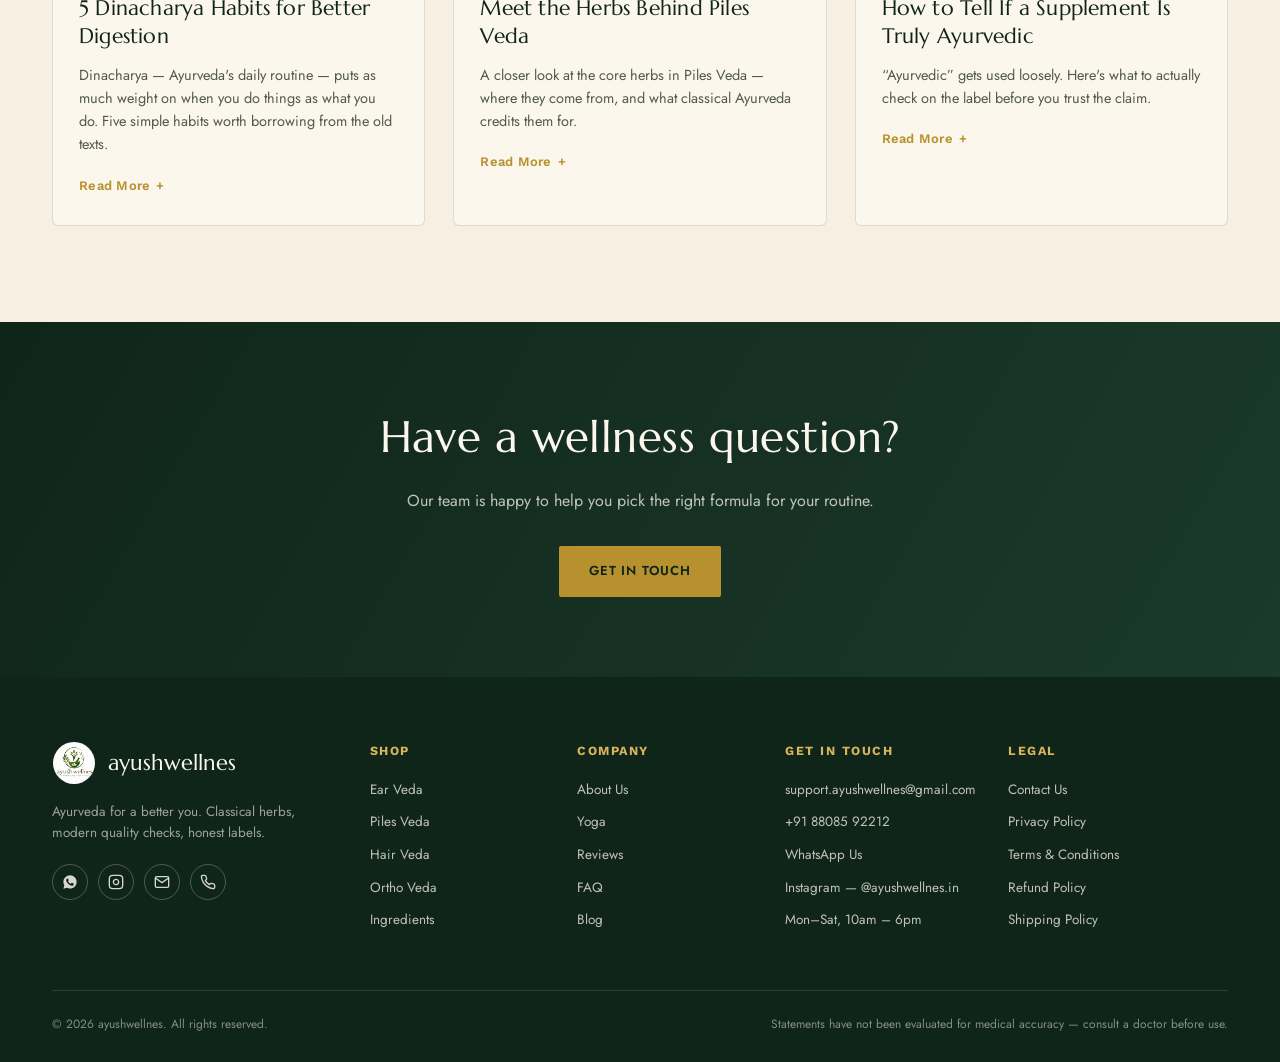
==== commit 6115331c: "website update" ====
--- a/blog.html
+++ b/blog.html
@@ -258,6 +258,7 @@
 <li><a data-i18n="footer_earveda_link" href="ear-veda.html">Ear Veda</a></li>
 <li><a data-i18n="footer_pilesveda_link" href="piles-veda.html">Piles Veda</a></li>
 <li><a data-i18n="footer_hairveda_link" href="hair-veda.html">Hair Veda</a></li>
+<li><a data-i18n="footer_orthoveda_link" href="ortho-veda.html">Ortho Veda</a></li>
 <li><a data-i18n="footer_ingredients_link" href="index.html#apothecary">Ingredients</a></li>
 </ul>
 </div>
